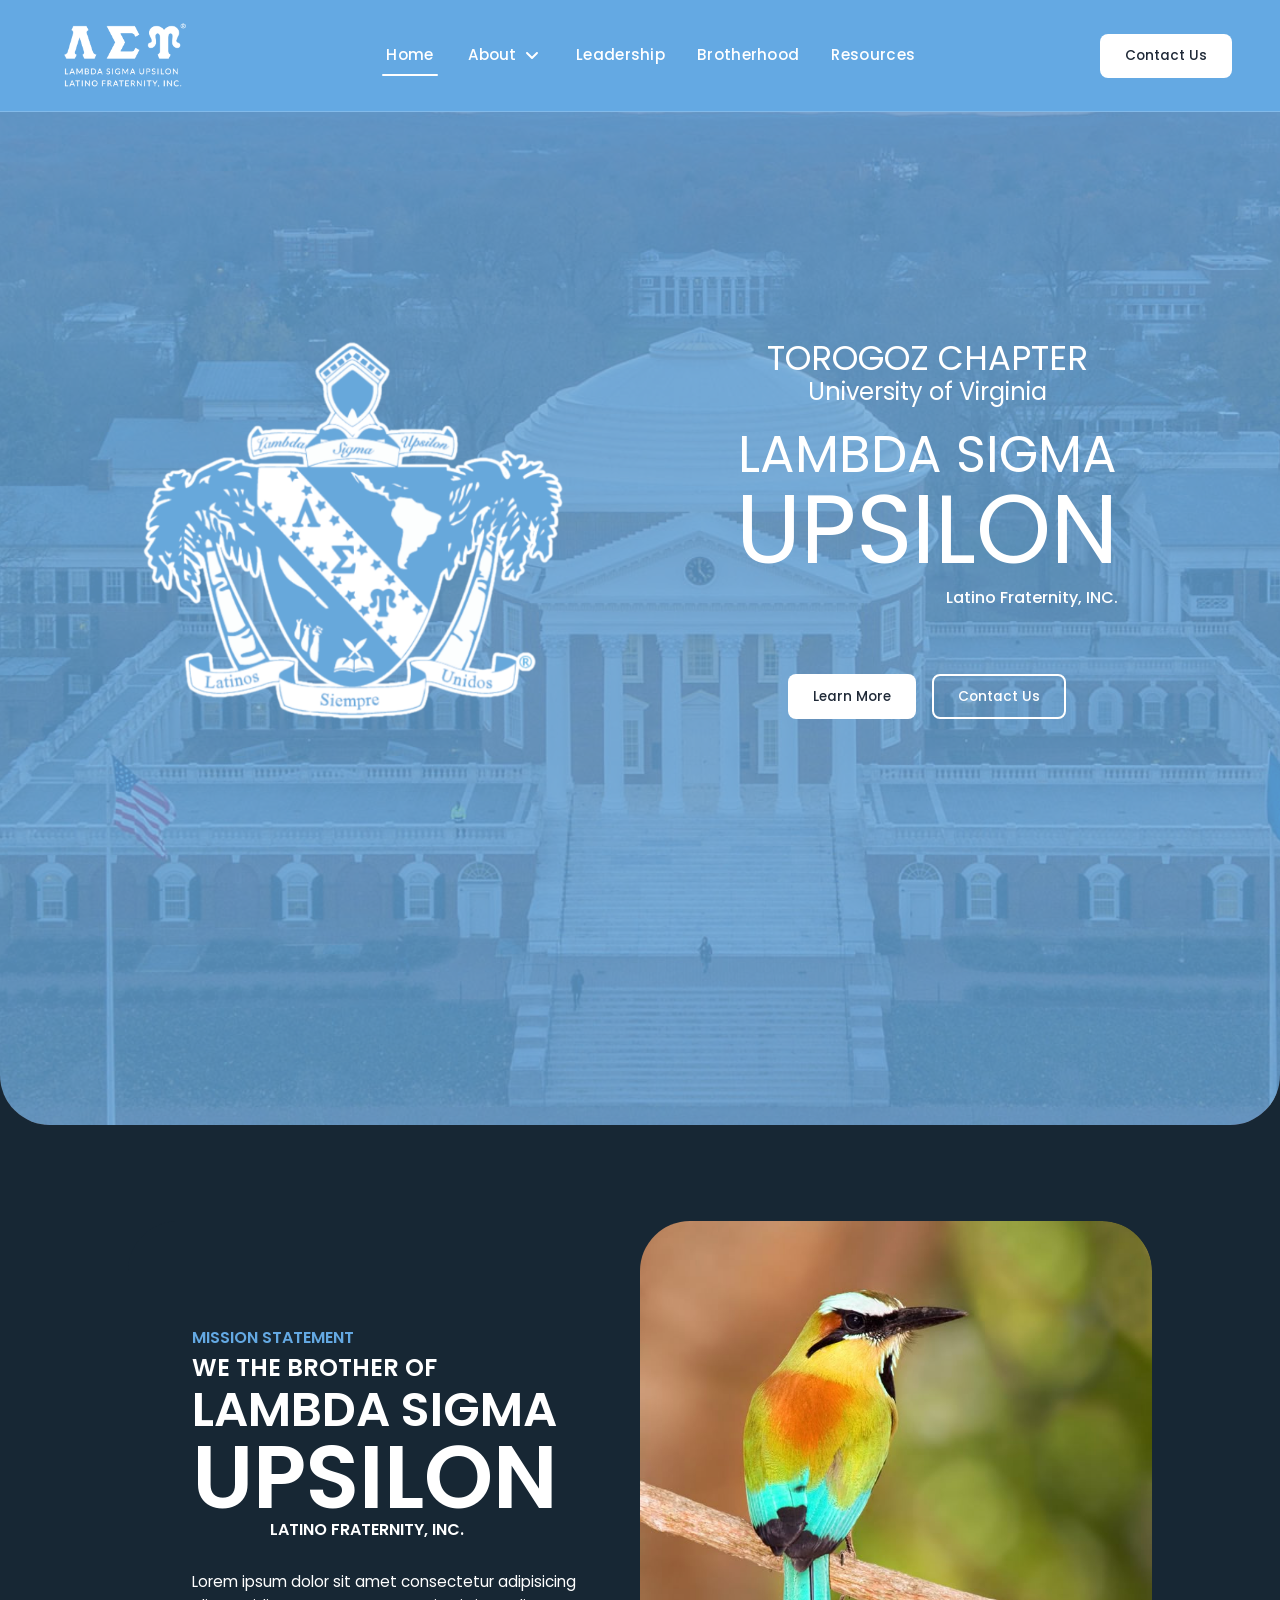
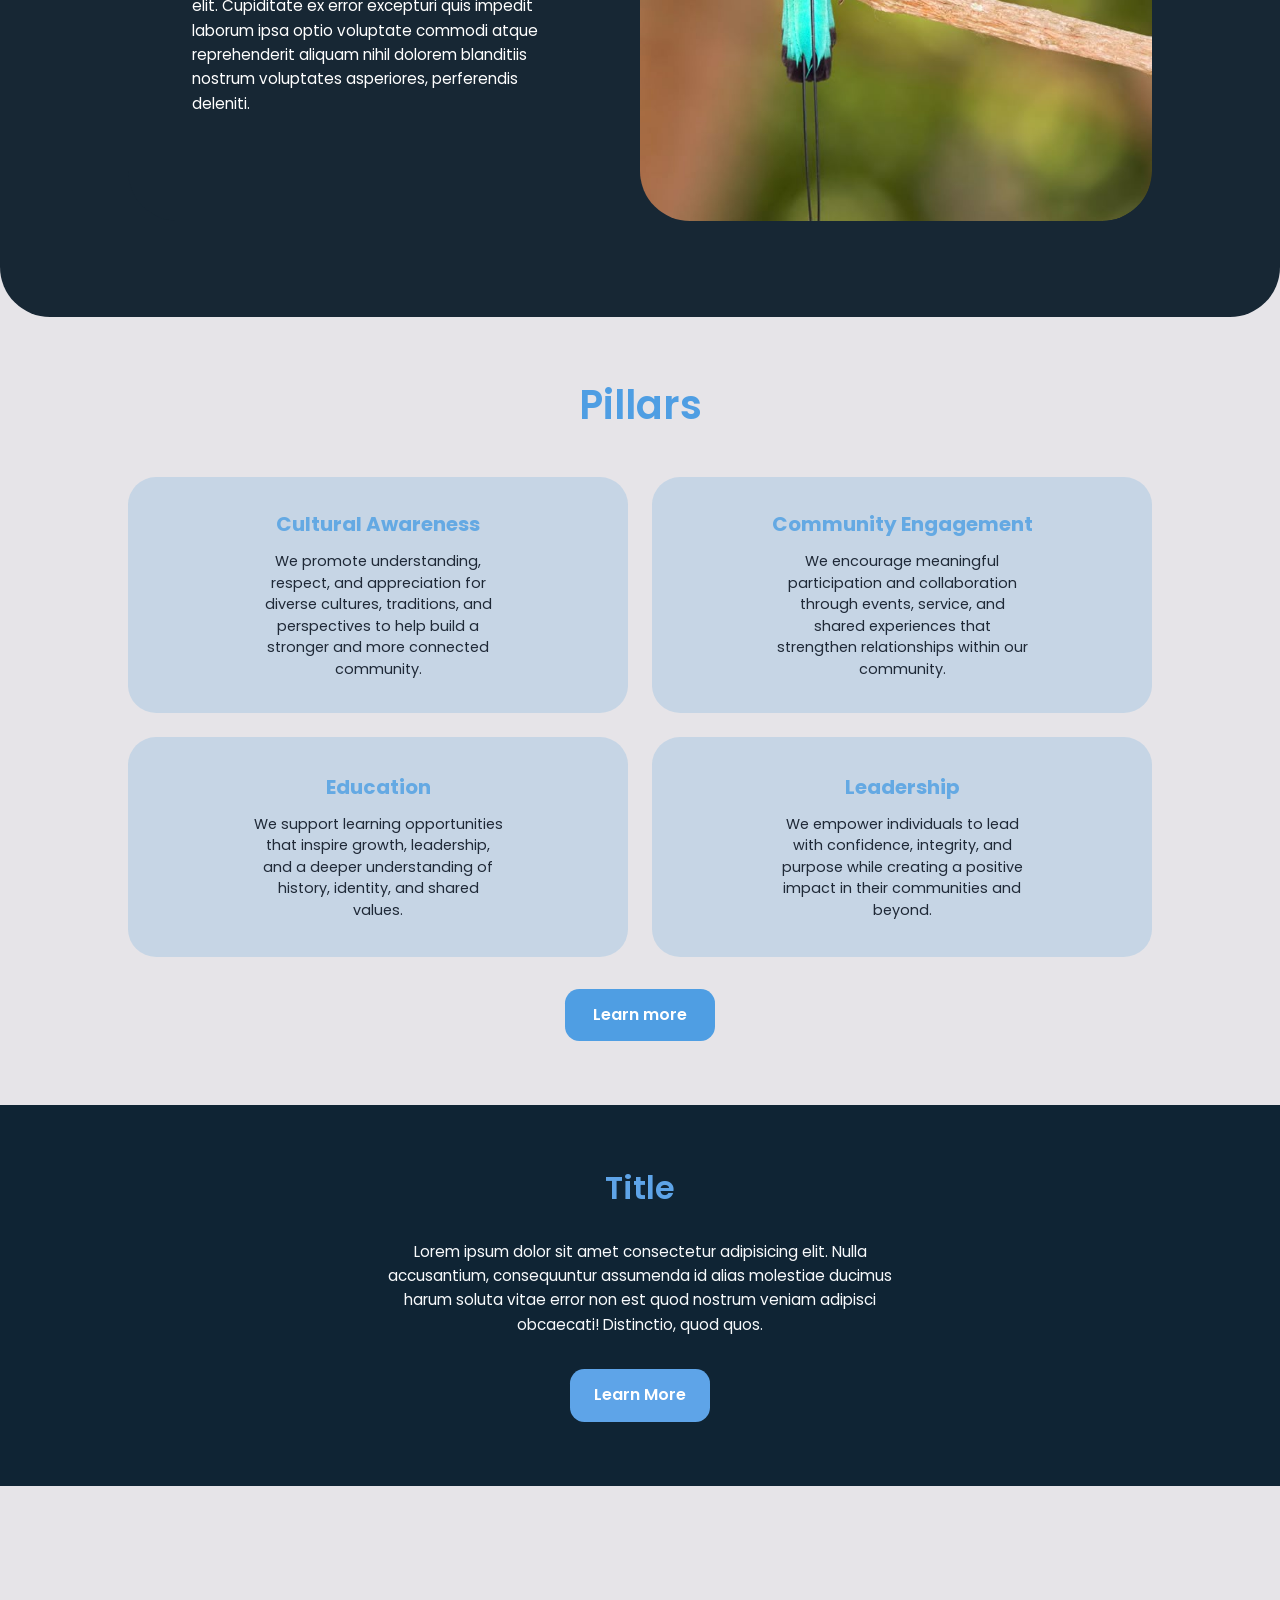
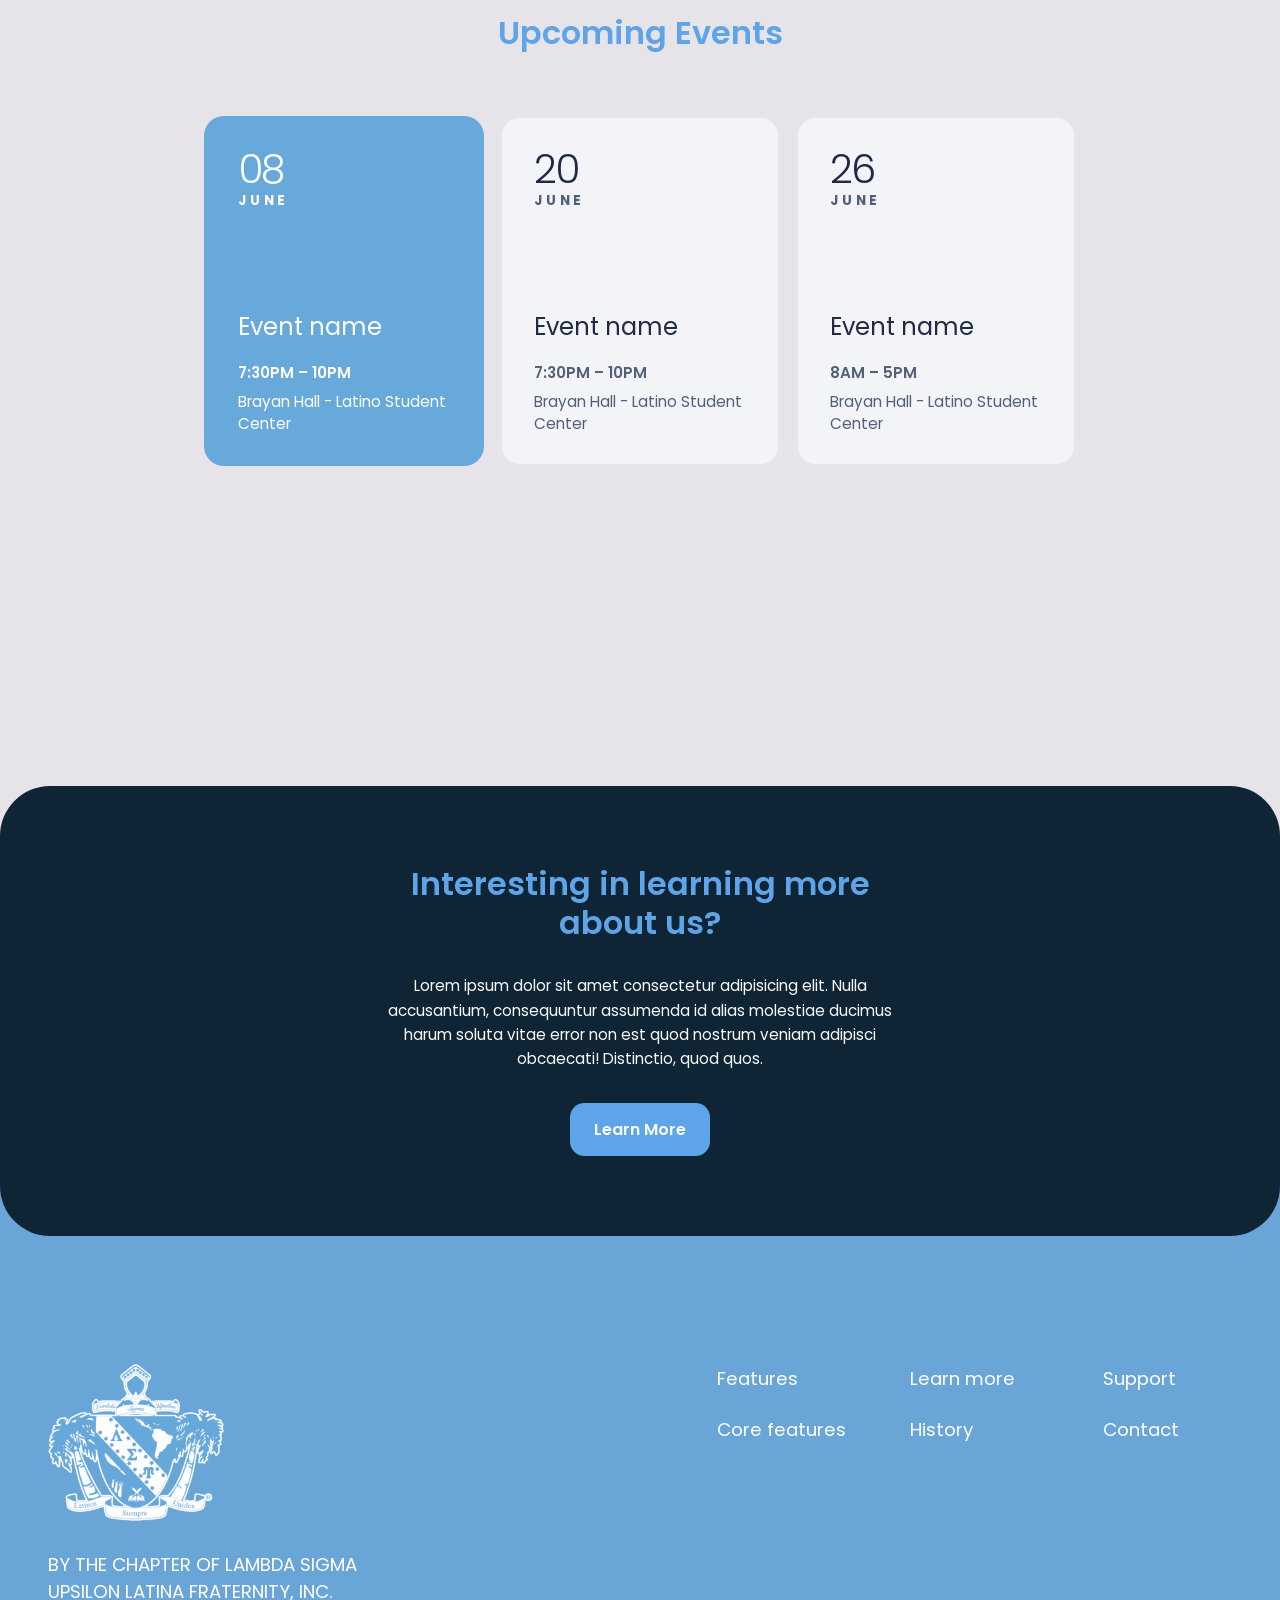
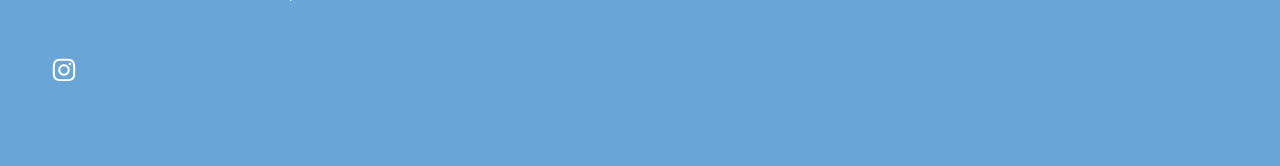
==== index.html @ d7e4fafe "firts commit" ====
<!DOCTYPE html>
<html lang="en">
<head>
  <meta charset="UTF-8">
  <meta name="viewport" content="width=device-width, initial-scale=1.0">
  <title>Nameless</title>

  <link rel="stylesheet" href="styles/header.css">
  <link rel="stylesheet" href="styles/base.css">
  <link rel="stylesheet" href="styles/main.css">

  <link rel="preconnect" href="https://fonts.googleapis.com">
  <link rel="preconnect" href="https://fonts.gstatic.com" crossorigin>
  <link href="https://fonts.googleapis.com/css2?family=Poppins:ital,wght@0,100;0,200;0,300;0,400;0,500;0,600;0,700;0,800;0,900;1,100;1,200;1,300;1,400;1,500;1,600;1,700;1,800;1,900&family=Quicksand:wght@300..700&display=swap" rel="stylesheet">
</head>

<body>
  <!-- Site Header -->
  <header class="site-header" role="banner">
    <!-- Brand / Logo -->
    <div class="site-header__brand">
      <a href="#home" class="site-logo" aria-label="Lambda Sigma Upsilon home">
        <img
          src="assets/images/image.png"
          alt="Lambda Sigma Upsilon fraternity logo"
          class="site-logo__image"
          width="120"
          height="120"
        >
      </a>
    </div>
    <!-- Navigation -->
    <nav class="site-nav" aria-label="Primary navigation">
      <ul class="site-nav__list">
        <li class="site-nav__item">
          <a href="#home" class="site-nav__link" aria-current="page">Home</a>
        </li>
        <li class="site-nav__item site-nav__item--dropdown">
          <button
            class="site-nav__toggle"
            type="button"
            aria-expanded="false"
            aria-controls="about-dropdown"
          >
            <span>About</span>
            <svg class="icon icon--arrow" viewBox="0 0 640 640" aria-hidden="true">
              <path
                fill="currentColor"
                d="M297.4 438.6C309.9 451.1 330.2 451.1 342.7 438.6L502.7 278.6C515.2 266.1 515.2 245.8 502.7 233.3C490.2 220.8 469.9 220.8 457.4 233.3L320 370.7L182.6 233.4C170.1 220.9 149.8 220.9 137.3 233.4C124.8 245.9 124.8 266.2 137.3 278.7L297.3 438.7z"
              />
            </svg>
          </button>
        
          <ul class="dropdown-menu" id="about-dropdown">
            <li><a href="#our-history" class="dropdown-menu__link">Our History</a></li>
            <li><a href="#chapter-history" class="dropdown-menu__link">Chapter History</a></li>
            <li><a href="#chapter-history" class="dropdown-menu__link">Chapter Philatonpry</a></li>
          </ul>
        </li>
        <li class="site-nav__item">
          <a href="#leadership" class="site-nav__link">Leadership</a>
        </li>
        <li class="site-nav__item">
          <a href="#brotherhood" class="site-nav__link">Brotherhood</a>
        </li>
        <li class="site-nav__item">
          <a href="#resources" class="site-nav__link">Resources</a>
        </li>
      </ul>
    </nav>
    <!-- Call to Action -->
    <div class="site-header__cta">
      <a href="#contact" class="btn btn--primary">
        Contact Us
      </a>
    </div>

  </header>

  <main>
    <!--Site Hero-->
    <section class="hero" id="home">
      <div class="hero__overlay"></div>
    
      <div class="hero__content">
        <div class="hero__media">
          <img
            src="assets/images/lsu-logo-border.png"
            alt="Lambda Sigma Upsilon members"
            class="hero__image"
          >
        </div>
    
        <div class="hero__text">
          <div class="hero__text-group">
            <div class="hero__heading-group">
              <p class="hero__eyebrow">TOROGOZ CHAPTER</p>
              <p class="hero__sub-eyebrow">University of Virginia</p>
        
              <h1 class="hero__title">LAMBDA SIGMA</h1>
              <h2 class="hero__subtitle">UPSILON</h2>
            </div>
        
            <p class="hero__description">Latino Fraternity, INC.</p>
          </div>
        
          <div class="hero__actions">
            <a href="#about" class="btn btn--primary">Learn More</a>
            <a href="#contact" class="btn btn--secondary">Contact Us</a>
          </div>
        </div>
      </div>
    </section>

    <div class="section-wrapper">
      <section class="mission-section" aria-labelledby="mission-title">
        <div class="mission-section__content">
          <h3 class="mission-section__title" id="mission-title">Mission Statement</h3>
          <h2 class="mission-section__title--sub" id="mission-title">We the brother of</h2>
          <p class="mission-section__text--1">Lambda Sigma</p>
          <p class="mission-section__text--2">Upsilon</p>
          <p class="mission-section__text--3">Latino Fraternity, INC.</p>
          <p class="mission-section__text">
            Lorem ipsum dolor sit amet consectetur adipisicing elit. Cupiditate ex error
            excepturi quis impedit laborum ipsa optio voluptate commodi atque reprehenderit
            aliquam nihil dolorem blanditiis nostrum voluptates asperiores, perferendis deleniti.
          </p>
        </div>
      
        <div class="mission-section__media">
          <img
            src="assets/images/torogoz.png"
            alt="Torogoz bird"
            class="mission-section__image"
          >
        </div>
      </section>
    </div>

    <section class="pillars-section" aria-labelledby="pillars-title">
      <div class="pillars-section__container">
        <header class="pillars-section__header">
          <h2 id="pillars-title" class="pillars-section__title">Pillars</h2>
        </header>
    
        <div class="pillars-grid">
          <article class="pillar-card">
            <h3 class="pillar-card__title">Cultural Awareness</h3>
            <p class="pillar-card__text">
              We promote understanding, respect, and appreciation for diverse cultures,
              traditions, and perspectives to help build a stronger and more connected community.
            </p>
          </article>
    
          <article class="pillar-card">
            <h3 class="pillar-card__title">Community Engagement</h3>
            <p class="pillar-card__text">
              We encourage meaningful participation and collaboration through events,
              service, and shared experiences that strengthen relationships within our community.
            </p>
          </article>
    
          <article class="pillar-card">
            <h3 class="pillar-card__title">Education</h3>
            <p class="pillar-card__text">
              We support learning opportunities that inspire growth, leadership,
              and a deeper understanding of history, identity, and shared values.
            </p>
          </article>
    
          <article class="pillar-card">
            <h3 class="pillar-card__title">Leadership</h3>
            <p class="pillar-card__text">
              We empower individuals to lead with confidence, integrity, and purpose
              while creating a positive impact in their communities and beyond.
            </p>
          </article>
        </div>
    
        <div class="pillars-section__cta">
          <a href="/pillars" class="pillars-section__button" aria-label="Learn more about our pillars">
            Learn more
          </a>
        </div>
      </div>
    </section>

    <section class="feature-highlight" aria-labelledby="feature-highlight-title">
      <div class="feature-highlight__inner">
        <h2 id="feature-highlight-title" class="feature-highlight__title">Title</h2>
    
        <p class="feature-highlight__text">
          Lorem ipsum dolor sit amet consectetur adipisicing elit. Nulla accusantium,
          consequuntur assumenda id alias molestiae ducimus harum soluta vitae error
          non est quod nostrum veniam adipisci obcaecati! Distinctio, quod quos.
        </p>
    
        <a
          href="/learn-more"
          class="feature-highlight__button"
          aria-label="Learn more about this section"
        >
          Learn More
        </a>
      </div>
    </section>

    <section class="events-section" aria-labelledby="events-title">
      <header class="events-section__header">
        <h2 id="events-title" class="events-section__title">Upcoming Events</h2>
      </header>

      <div class="events-section__container">
        <div class="events-grid">
          <article class="event-card event-card--featured">
            <time class="event-card__date" datetime="2026-06-08">
              <span class="event-card__day">08</span>
              <span class="event-card__month">June</span>
            </time>
    
            <div class="event-card__content">
              <h3 class="event-card__title">Event name</h3>
              <p class="event-card__meta">7:30PM – 10PM</p>
              <p class="event-card__location">Brayan Hall - Latino Student Center </p>
            </div>
          </article>
    
          <article class="event-card">
            <time class="event-card__date" datetime="2026-06-20">
              <span class="event-card__day">20</span>
              <span class="event-card__month">June</span>
            </time>
    
            <div class="event-card__content">
              <h3 class="event-card__title">Event name</h3>
              <p class="event-card__meta">7:30PM – 10PM</p>
              <p class="event-card__location">Brayan Hall - Latino Student Center</p>
            </div>
          </article>
    
          <article class="event-card">
            <time class="event-card__date" datetime="2026-06-26">
              <span class="event-card__day">26</span>
              <span class="event-card__month">June</span>
            </time>
    
            <div class="event-card__content">
              <h3 class="event-card__title">Event name</h3>
              <p class="event-card__meta">8AM – 5PM</p>
              <p class="event-card__location">Brayan Hall - Latino Student Center</p>
            </div>
          </article>
        </div>
      </div>
    </section>

    <section class="feature-highlight__second" aria-labelledby="feature-highlight-title">
      <div class="feature-highlight__inner">
        <h2 id="feature-highlight-title" class="feature-highlight__title">Interesting in learning more about us? </h2>
    
        <p class="feature-highlight__text">
          Lorem ipsum dolor sit amet consectetur adipisicing elit. Nulla accusantium,
          consequuntur assumenda id alias molestiae ducimus harum soluta vitae error
          non est quod nostrum veniam adipisci obcaecati! Distinctio, quod quos.
        </p>
    
        <a
          href="/learn-more"
          class="feature-highlight__button"
          aria-label="Learn more about this section"
        >
          Learn More
        </a>
      </div>
    </section>
    

  </main>
  <footer class="site-footer">
    <div class="site-footer__container">
      <div class="site-footer__brand">
        <a href="/" class="site-footer__logo-link" aria-label="Go to homepage">
          <img
            src="assets/images/lsu-logo-border.png"
            alt="Lambda Sigma Upsilon crest"
            class="site-footer__logo"
          >
        </a>
  
        <p class="site-footer__description">
          BY THE CHAPTER OF LAMBDA SIGMA UPSILON LATINA FRATERNITY, INC.
        </p>
  
        <div class="site-footer__socials" aria-label="Social media links">
          <a href="#" class="site-footer__social-link" aria-label="Instagram">
            <svg xmlns="http://www.w3.org/2000/svg" viewBox="0 0 640 640">
              <path d="M320.3 205C256.8 204.8 205.2 256.2 205 319.7C204.8 383.2 256.2 434.8 319.7 435C383.2 435.2 434.8 383.8 435 320.3C435.2 256.8 383.8 205.2 320.3 205zM319.7 245.4C360.9 245.2 394.4 278.5 394.6 319.7C394.8 360.9 361.5 394.4 320.3 394.6C279.1 394.8 245.6 361.5 245.4 320.3C245.2 279.1 278.5 245.6 319.7 245.4zM413.1 200.3C413.1 185.5 425.1 173.5 439.9 173.5C454.7 173.5 466.7 185.5 466.7 200.3C466.7 215.1 454.7 227.1 439.9 227.1C425.1 227.1 413.1 215.1 413.1 200.3zM542.8 227.5C541.1 191.6 532.9 159.8 506.6 133.6C480.4 107.4 448.6 99.2 412.7 97.4C375.7 95.3 264.8 95.3 227.8 97.4C192 99.1 160.2 107.3 133.9 133.5C107.6 159.7 99.5 191.5 97.7 227.4C95.6 264.4 95.6 375.3 97.7 412.3C99.4 448.2 107.6 480 133.9 506.2C160.2 532.4 191.9 540.6 227.8 542.4C264.8 544.5 375.7 544.5 412.7 542.4C448.6 540.7 480.4 532.5 506.6 506.2C532.8 480 541 448.2 542.8 412.3C544.9 375.3 544.9 264.5 542.8 227.5zM495 452C487.2 471.6 472.1 486.7 452.4 494.6C422.9 506.3 352.9 503.6 320.3 503.6C287.7 503.6 217.6 506.2 188.2 494.6C168.6 486.8 153.5 471.7 145.6 452C133.9 422.5 136.6 352.5 136.6 319.9C136.6 287.3 134 217.2 145.6 187.8C153.4 168.2 168.5 153.1 188.2 145.2C217.7 133.5 287.7 136.2 320.3 136.2C352.9 136.2 423 133.6 452.4 145.2C472 153 487.1 168.1 495 187.8C506.7 217.3 504 287.3 504 319.9C504 352.5 506.7 422.6 495 452z"/>
            </svg>
          </a>
        </div>
      </div>
  
      <nav class="site-footer__nav" aria-label="Footer navigation">
        <div class="site-footer__column">
          <a href="#">Features</a>
          <a href="#">Core features</a>
        </div>
  
        <div class="site-footer__column">
          <a href="#">Learn more</a>
          <a href="#">History</a>
        </div>
  
        <div class="site-footer__column">
          <a href="#">Support</a>
          <a href="#">Contact</a>
        </div>
      </nav>
    </div>
  </footer>

  <script src="scripts/header.js"></script>
  <script src="scripts/hero.js"></script>
  
</body>
</html>
---- styles/header.css ----
.site-header {
  position: fixed;
  inset: 0 0 auto 0;
  z-index: 1000;

  min-height: var(--header-height);
  padding-inline: var(--header-padding-inline);

  display: flex;
  align-items: center;
  justify-content: space-between;
  gap: var(--space-6);

  background-color: var(--color-primary);
  border-bottom: 1px solid var(--color-border);
  transition: transform 0.4s cubic-bezier(0.4, 0, 0.2, 1);
}

.site-header--hidden {
  transform: translateY(-100%);
}

.site-header__brand,
.site-header__cta {
  display: flex;
  align-items: center;
}

.site-logo {
  display: inline-flex;
  align-items: center;
  flex-shrink: 0;
}

.site-logo__image {
  width: clamp(8rem, 12vw, 11rem);
  height: auto;
}

/* Navigation */
.site-nav {
  flex: 1;
  display: flex;
  justify-content: center;
}

.site-nav__list {
  display: flex;
  align-items: center;
  gap: clamp(0.75rem, 2vw, 1.5rem);
  flex-wrap: wrap;
}

.site-nav__link {
  position: relative;
  display: inline-block;
  padding: var(--space-2) var(--space-1);
  color: var(--color-text-inverse);
  font-size: 0.95rem;
  font-weight: 500;
  letter-spacing: 0.02em;
  transition:
    color var(--transition-fast),
    opacity var(--transition-fast);
}

.site-nav__link:hover,
.site-nav__link:focus-visible {
  opacity: 0.85;
}

.site-nav__link[aria-current="page"]::after {
  content: "";
  position: absolute;
  left: 0;
  bottom: -0.10rem;
  width: 100%;
  height: 2.25px;
  background-color: currentColor;
  border-radius: 999px;
}

/* Button */
.btn {
  display: inline-flex;
  align-items: center;
  justify-content: center;
  min-height: 2.75rem;
  padding: 0.875rem 1.5rem;
  border: 1px solid transparent;
  border-radius: var(--radius-md);
  font-weight: 500;
  font-size: 0.85rem;
  line-height: 1;
  transition:
    background-color var(--transition-fast),
    color var(--transition-fast),
    border-color var(--transition-fast),
    opacity var(--transition-fast);
}

.btn--primary {
  background-color: white;
  color: var(--color-text);
}

.btn--primary:hover,
.btn--primary:focus-visible {
  opacity: 0.92;
}

/*  */
.site-nav__item--dropdown {
  position: relative;
}

.site-nav__toggle {
  display: inline-flex;
  align-items: center;
  gap: 0.4rem;
  border: none;
  background: transparent;
  color: white;
  font: inherit;
  font-size: 0.95rem;
  font-weight: 500;
  cursor: pointer;
}

.icon--arrow {
  width: 20px;
  height: 20px;
  fill: currentColor;
  transition: transform 220ms ease;
}

.site-nav__item--dropdown.is-open .icon--arrow {
  transform: rotate(180deg);
}

.dropdown-menu {
  position: absolute;
  top: 100%;
  right: 0;
  min-width: 150px;
  margin-top: 1.5rem;
  padding: 0.5rem 0;
  list-style: none;
  background: white;
  font-size: 0.90rem;
  border-radius: 8px;
  box-shadow: 0 10px 25px rgba(0, 0, 0, 0.12);

  opacity: 0;
  visibility: hidden;
  transform: translateY(-8px);
  transition: opacity 220ms ease, transform 220ms ease, visibility 220ms ease;
}

.dropdown-menu::before {
  content: "";
  position: absolute;
  top: -8px;
  right: 16px;
  width: 0;
  height: 0;
  border-left: 8px solid transparent;
  border-right: 8px solid transparent;
  border-bottom: 8px solid white;
}

.site-nav__item--dropdown.is-open .dropdown-menu {
  opacity: 1;
  visibility: visible;
  transform: translateY(0);
}

.dropdown-menu__link {
  display: block;
  padding: 0.75rem 1rem;
  color: #1f2937;
  text-decoration: none;
}

.dropdown-menu__link:hover {
  background: #f3f4f6;
}
---- styles/base.css ----
:root {
  --color-primary: #64A9E3;
  --color-primary-light: #9bccf7;
  --color-surface: #E6E4E8;
  --color-text: #1f2937;
  --color-text-inverse: #ffffff;
  --color-border: rgba(255, 255, 255, 0.2);

  --font-family-base: 'Poppins', sans-serif;

  --header-padding-inline: clamp(1rem, 4vw, 3rem);
  --header-height: 7rem;

  --space-1: 0.25rem;
  --space-2: 0.5rem;
  --space-3: 0.75rem;
  --space-4: 1rem;
  --space-5: 1.25rem;
  --space-6: 1.5rem;
  --space-8: 2rem;

  --radius-sm: 0.375rem;
  --radius-md: 0.5rem;

  --shadow-focus: 0 0 0 3px rgba(255, 255, 255, 0.35);
  --transition-fast: 180ms ease-in-out;
}

*,
*::before,
*::after {
  box-sizing: border-box;
}

html {
  scroll-behavior: smooth;
}

body,
h1,
h2,
h3,
h4,
p,
ul,
ol,
figure {
  margin: 0;
}

ul,
ol {
  padding: 0;
  list-style: none;
}

body {
  min-height: 100vh;
  font-family: var(--font-family-base);
  line-height: 1.5;
  color: var(--color-text);
  background-color: var(--color-surface);
  text-rendering: optimizeLegibility;
}

img,
picture {
  display: block;
  max-width: 100%;
  height: auto;
}

a {
  color: inherit;
  text-decoration: none;
}

button,
input,
textarea,
select {
  font: inherit;
}

:focus-visible {
  outline: none;
  box-shadow: var(--shadow-focus);
  border-radius: var(--radius-sm);
}

main {
  padding-top: 0;
}
---- styles/main.css ----
.hero {
  position: relative;
  min-height: 125vh;
  display: flex;
  align-items: center;
  justify-content: center;
  padding: 0rem 2rem 4rem;
  background-image: url("../assets/images/hero-bg.jpg");
  background-size: cover;
  background-position: center;
  background-repeat: no-repeat;
  overflow: hidden;
  border-bottom-left-radius: 3.125rem;
  border-bottom-right-radius: 3.125rem;
}

.hero__overlay {
  position: absolute;
  inset: 0;
  background: rgba(104, 169, 220, 0.8);
  opacity: 0;
  transition: opacity 1s ease;
}

/* Text animation base */
.hero__text > * {
  opacity: 0;
  transform: translateY(40px);
  transition: all 0.8s ease;
}

.hero--visible .hero__overlay {
  opacity: 1;
}

.hero--visible .hero__text > * {
  opacity: 1;
  transform: translateY(0);
}

.hero--visible .hero__text-group {
  transition-delay: 0.2s;
}

.hero--visible .hero__description {
  transition-delay: 0.4s;
}

.hero--visible .hero__actions {
  transition-delay: 0.6s;
}

.hero__image {
  opacity: 0;
  transform: scale(0.95);
  transition: all 1s ease;
}

.hero--visible .hero__image {
  opacity: 1;
  transform: scale(1);
}

.hero__content {
  position: relative;
  z-index: 1;
  width: min(68.75rem, 100%);
  display: grid;
  grid-template-columns: 1fr 1fr;
  align-items: center;
  gap: 3rem;
}

.hero__media {
  display: flex;
  justify-content: center;
}

.hero__image {
  width: min(26.25rem, 100%);
  height: auto;
  display: block;
}

.hero__text {
  display: flex;
  flex-direction: column;
  justify-content: center;
  align-items: center;
  color: white;
}

.hero__text-group {
  display: flex;
  flex-direction: column;
}

.hero__heading-group {
  display: flex;
  flex-direction: column;
  align-items: center;
}

.hero__eyebrow {
  font-size: 2.125rem;
  font-weight: 400;
  text-transform: uppercase;
  margin-bottom: 0;
  line-height: 2rem;
}

.hero__sub-eyebrow {
  font-size: 1.5rem;
  font-weight: 400;
  margin-bottom: 1rem;
}

.hero__title {
  font-size: clamp(2.5rem, 4vw, 3.375rem);
  font-weight: 400;
  line-height: 1.1;
}

.hero__subtitle {
  font-size: clamp(4rem, 8vw, 6rem);
  font-weight: 400;
  line-height: 1;
}

.hero__description {
  font-size: 1rem;
  font-weight: 500;
  text-align: right;
  margin-top: 0.5rem;
}

.hero__actions {
  display: flex;
  flex-wrap: wrap;
  margin-top: 4rem;
  gap: 1rem;
}

.btn--secondary {
  border: 0.125rem solid white;
}

/**/
.section-wrapper {
  padding: 0rem 8rem;
  padding-top: 12rem;
  padding-bottom: 6rem;
  background: #172734;
  border-bottom-right-radius: 50px;
  border-bottom-left-radius: 50px;
  margin-top: -6rem;
}

.mission-section {
  opacity: 0;
  transform: translateY(80px);
  transition: opacity 0.8s ease, transform 0.8s ease;
}

.section-wrapper--visible .mission-section {
  opacity: 1;
  transform: translateY(0);
}

.mission-section__content {
  opacity: 0;
  transform: translateX(-70px);
  transition: opacity 0.8s ease, transform 0.8s ease;
}

.section-wrapper--visible .mission-section__content {
  opacity: 1;
  transform: translateX(0);
  transition-delay: 0.35s;
}

.mission-section__image {
  opacity: 0;
  transform: scale(0.9);
  transition: opacity 0.8s ease, transform 0.8s ease;
}

.section-wrapper--visible .mission-section__image {
  opacity: 1;
  transform: scale(1);
  transition-delay: 0.55s;
}

.mission-section {
  height: 600px;
  display: grid;
  grid-template-columns: 1fr 1fr;
  border-radius: 50px;
  overflow: hidden;
  align-items: stretch;
}

.mission-section__content {
  background-color: #172734;
  padding: 1.5rem 4rem;
  display: flex;
  flex-direction: column;
  justify-content: center;
}

.mission-section__media {
  width: 100%;
  height: 600px;
}

.mission-section__image {
  border-radius: 50px;
  width: 100%;
  height: 100%;
  object-fit: cover;
  object-position: top;
  display: block;
}

.mission-section__title {
  color: var(--color-primary);
  font-size: 1rem;
  font-weight: 600;
  text-transform: uppercase;
}

.mission-section__title--sub {
  color: white;
  font-size: 1.5rem;
  font-weight: 600;
  text-transform: uppercase;
}

.mission-section__text--1 {
  color: white;
  font-size: 3rem;
  font-weight: 600;
  text-transform: uppercase;
  line-height: 1;
}

.mission-section__text--2 {
  color: white;
  font-size: 5.5rem;
  font-weight: 600;
  text-transform: uppercase;
  line-height: 1;
}

.mission-section__text--3 {
  color: white;
  font-size: 1rem;
  font-weight: 600;
  text-transform: uppercase;
  line-height: 1;
  margin-bottom: 2rem;
  margin-right: 7rem;
  text-align: right;
}



.mission-section__text {
  color: white;
  font-size: 0.95rem;
  line-height: 1.6;
}

/**/
.pillars-section {
  min-height: auto;
  background-color: #E6E4E8;
  padding: 4rem 8rem;
}

.pillars-section__title {
  font-size: 2.5rem;
  font-weight: 600;
  line-height: 1.2;
  color: #4f9ee3;
  margin-bottom: 3rem; /* smaller than 6rem */
  text-align: center;
}

.pillars-grid {
  display: grid;
  grid-template-columns: repeat(2, minmax(0, 1fr));
  gap: 1.5rem;
}

.pillar-card {
  background-color: #68aadc41;
  border-radius: 1.75rem;
  padding: 2rem 1.5rem; /* smaller */
  min-height: 220px;    /* keeps them even */
  display: flex;
  flex-direction: column;
  justify-content: center;
  text-align: center;
}

.pillar-card__title {
  margin: 0 0 0.75rem;
  font-size: 1.25rem;
  color: var(--color-primary);
}

.pillar-card__text {
  margin: 0;
  font-size: 0.9rem;
  line-height: 1.5;
  max-width: 28ch;
  margin-inline: auto;
}

.pillars-section__cta {
  display: flex;
  justify-content: center;
  margin-top: 2rem;
}

.pillars-section__button {
  display: inline-flex;
  align-items: center;
  justify-content: center;
  min-height: 48px;
  padding: 0.9rem 1.75rem;
  border-radius: 0.9rem;
  background-color: #4f9ee3;
  color: #ffffff;
  font-size: 1rem;
  font-weight: 600;
  text-decoration: none;
  transition: background-color 0.2s ease, transform 0.2s ease;
}

.pillars-section__button:hover,
.pillars-section__button:focus-visible {
  background-color: #397fc0;
}

.pillars-section__button:focus-visible {
  outline: 3px solid #0f172a;
  outline-offset: 3px;
}

/* Title */
.pillars-section__title {
  opacity: 0;
  transform: translateY(60px);
  transition: opacity 0.8s ease, transform 0.8s ease;
}

.pillars-section--visible .pillars-section__title {
  opacity: 1;
  transform: translateY(0);
}

/* Cards */
.pillar-card {
  opacity: 0;
  transition: opacity 0.8s ease, transform 0.8s ease;
}

.pillar-card:nth-child(1) {
  transform: translateX(-80px);
}

.pillar-card:nth-child(2) {
  transform: translateY(-80px);
}

.pillar-card:nth-child(3) {
  transform: translateY(80px);
}

.pillar-card:nth-child(4) {
  transform: translateX(80px);
}

.pillars-section--visible .pillar-card {
  opacity: 1;
  transform: none;
}

.pillars-section--visible .pillar-card:nth-child(1) {
  transition-delay: 0.9s;
}

.pillars-section--visible .pillar-card:nth-child(2) {
  transition-delay: 1.2s;
}

.pillars-section--visible .pillar-card:nth-child(3) {
  transition-delay: 1.5s;
}

.pillars-section--visible .pillar-card:nth-child(4) {
  transition-delay: 1.8s;
}

/**/
.feature-highlight {
  background-color: #0f2434;
  padding: 4rem;
}

.feature-highlight__inner {
  margin: 0 auto;
  text-align: center;
  display: flex;
  flex-direction: column;
  justify-content: center;
  align-items: center;
}

.feature-highlight__title {
  margin-bottom: 2rem;
  font-size: 2rem;
  font-weight: 600;
  line-height: 1.2;
  color: #5ea4e8;
}

.feature-highlight__text {
  font-size: 0.95rem;
  line-height: 1.6;
  margin-bottom: 2rem;
  color: #f8fafc;
}

.feature-highlight__button {
  display: inline-flex;
  align-items: center;
  justify-content: center;
  min-height: 48px;
  padding: 0.9rem 1.5rem;
  border-radius: 0.9rem;
  background-color: #5ea4e8;
  color: #ffffff;
  font-size: 1rem;
  font-weight: 600;
  text-decoration: none;
  transition: background-color 0.2s ease, transform 0.2s ease;
}

.feature-highlight__button:hover,
.feature-highlight__button:focus-visible {
  background-color: #3d89d3;
}

.feature-highlight__button:focus-visible {
  outline: 3px solid #ffffff;
  outline-offset: 4px;
}

/* Title */
.feature-highlight__title {
  opacity: 0;
  transform: translateY(40px);
  transition: opacity 0.8s ease, transform 0.8s ease;
}

/* Text */
.feature-highlight__text {
  opacity: 0;
  transform: translateY(40px);
  transition: opacity 0.8s ease, transform 0.8s ease;
}

/* Button */
.feature-highlight__button {
  opacity: 0;
  transform: translateY(40px); /* start BELOW */
  transition: opacity 0.8s ease, transform 0.8s ease;
}

/* Visible state */
.feature-highlight--visible .feature-highlight__title {
  opacity: 1;
  transform: translateY(0);
}

.feature-highlight--visible .feature-highlight__text {
  opacity: 1;
  transform: translateY(0);
  transition-delay: 0.3s;
}

.feature-highlight--visible .feature-highlight__button {
  opacity: 1;
  transform: translateY(0);
  transition-delay: 0.8s; /* comes after text */
}

/**/
/* screen-reader only */
.sr-only {
  position: absolute;
  width: 1px;
  height: 1px;
  padding: 0;
  margin: -1px;
  overflow: hidden;
  clip: rect(0, 0, 0, 0);
  white-space: nowrap;
  border: 0;
}

.events-section {
  height: 100vh;
  padding: 8rem;
  background-color: var(--color-surface);
}

.events-section__container {
  max-width: 1100px;
  margin: 0 auto;
}

.events-grid {
  display: grid;
  grid-template-columns: repeat(auto-fit, minmax(220px, 280px));
  justify-content: center;
  gap: 1rem;
}

.event-card {
  min-height: 350px;
  padding: 2rem 2rem 1.75rem;
  background-color: #f3f4f8;
  border: 2px solid #e5e7eb;
  border-radius: 20px;
  display: flex;
  flex-direction: column;
  justify-content: space-between;
}

.event-card--featured {
  border: 2px solid transparent;
  background-color: #68A9DC;
  color: #ffffff;
}

.event-card__date {
  display: inline-flex;
  flex-direction: column;
  align-items: flex-start;
  gap: 0.2rem;
}

.event-card__day {
  font-size: clamp(2rem, 5vw, 2.5rem);
  line-height: 0.95;
  font-weight: 300;
  letter-spacing: -0.04em;
}

.event-card__month {
  font-size: 0.85rem;
  font-weight: 700;
  letter-spacing: 0.28em;
  text-transform: uppercase;
}

.event-card__content {
  margin-top: auto;
}

.event-card__title {
  margin: 0 0 1.25rem;
  font-size: 1.5rem;
  line-height: 1.2;
  font-weight: 400;
  max-width: 12ch;
}

.event-card__meta,
.event-card__location {
  margin: 0;
  font-size: 0.95rem;
  line-height: 1.5;
}

.event-card__meta {
  margin-bottom: 0.35rem;
  font-weight: 600;
}

.event-card:not(.event-card--featured) {
  color: #1f2a44;
}

.event-card:not(.event-card--featured) .event-card__location,
.event-card:not(.event-card--featured) .event-card__meta,
.event-card:not(.event-card--featured) .event-card__month {
  color: #53607a;
}

/* Title */
.events-section__title {
  margin-bottom: 4rem;
  font-size: 2rem;
  font-weight: 600;
  line-height: 1.2;
  color: #5ea4e8;
  text-align: center;
  opacity: 0;
  transform: translateY(50px);
  transition: opacity 0.8s ease, transform 0.8s ease;
}

.events-section--visible .events-section__title {
  opacity: 1;
  transform: translateY(0);
}

/* Event cards */
.event-card {
  opacity: 0;
  transform: translateX(80px);
  transition: opacity 0.8s ease, transform 0.8s ease;
}

.events-section--visible .event-card {
  opacity: 1;
  transform: translateX(0);
}

/* Stagger */
.events-section--visible .event-card:nth-child(1) {
  transition-delay: 0.4s;
}

.events-section--visible .event-card:nth-child(2) {
  transition-delay: 0.7s;
}

.events-section--visible .event-card:nth-child(3) {
  transition-delay: 1s;
}

/**/
.feature-highlight__inner {
  margin: 0 20rem;
  text-align: center;
  display: flex;
  flex-direction: column;
  justify-content: center;
  align-items: center;
}

.feature-highlight__second {
  min-height: 450px;
  border-radius: 50px;
  background-color: #0f2434;
  padding: 4rem;
  display: flex;
  justify-content: center;
  align-items: center;
  margin-bottom: -4rem;
  position: relative;
  z-index: 2;
}

/* Initial state */
.feature-highlight__second .feature-highlight__title,
.feature-highlight__second .feature-highlight__text,
.feature-highlight__second .feature-highlight__button {
  opacity: 0;
  transform: translateY(-40px); /* start ABOVE */
  transition: opacity 0.8s ease, transform 0.8s ease;
}

/* Visible state */
.feature-highlight__second--visible .feature-highlight__title,
.feature-highlight__second--visible .feature-highlight__text,
.feature-highlight__second--visible .feature-highlight__button {
  opacity: 1;
  transform: translateY(0);
}

.feature-highlight__second--visible .feature-highlight__text {
  transition-delay: 0.2s;
}

.feature-highlight__second--visible .feature-highlight__button {
  transition-delay: 0.4s;
}

/**/
.site-footer {
  background-color: #6aa5d8;
  padding: 12rem 3rem 5rem;
  color: #ffffff;
}

.site-footer__container {
  max-width: 1200px;
  margin: 0 auto;
  display: flex;
  justify-content: space-between;
  align-items: flex-start;
  gap: 3rem;
}

.site-footer__brand {
  max-width: 28rem;
}

.site-footer__logo-link {
  display: inline-block;
  margin-bottom: 1.5rem;
}

.site-footer__logo {
  width: 11rem;
  height: auto;
  display: block;
}

.site-footer__description {
  margin: 0;
  max-width: 22rem;
  font-size: 1.15rem;
  line-height: 1.45;
  font-weight: 400;
  text-transform: uppercase;
}

.site-footer__socials {
  display: flex;
  align-items: center;
  gap: 1rem;
  margin-top: 3rem;
}

.site-footer__social-link {
  display: inline-flex;
  align-items: center;
  justify-content: center;
  width: 2rem;
  height: 2rem;
  color: #ffffff;
  text-decoration: none;
}

.site-footer__social-link svg {
  width: 100%;
  height: 100%;
  fill: currentColor;
}

.site-footer__social-link:focus-visible,
.site-footer__nav a:focus-visible {
  outline: 2px solid #ffffff;
  outline-offset: 4px;
}

.site-footer__nav {
  display: grid;
  grid-template-columns: repeat(3, minmax(120px, 1fr));
  gap: 4rem;
  margin-top: 0.25rem;
}

.site-footer__column {
  display: flex;
  flex-direction: column;
  gap: 1.8rem;
}

.site-footer__nav a {
  color: #ffffff;
  text-decoration: none;
  font-size: 1.15rem;
  line-height: 1.2;
}

.site-footer__nav a:hover {
  text-decoration: underline;
}
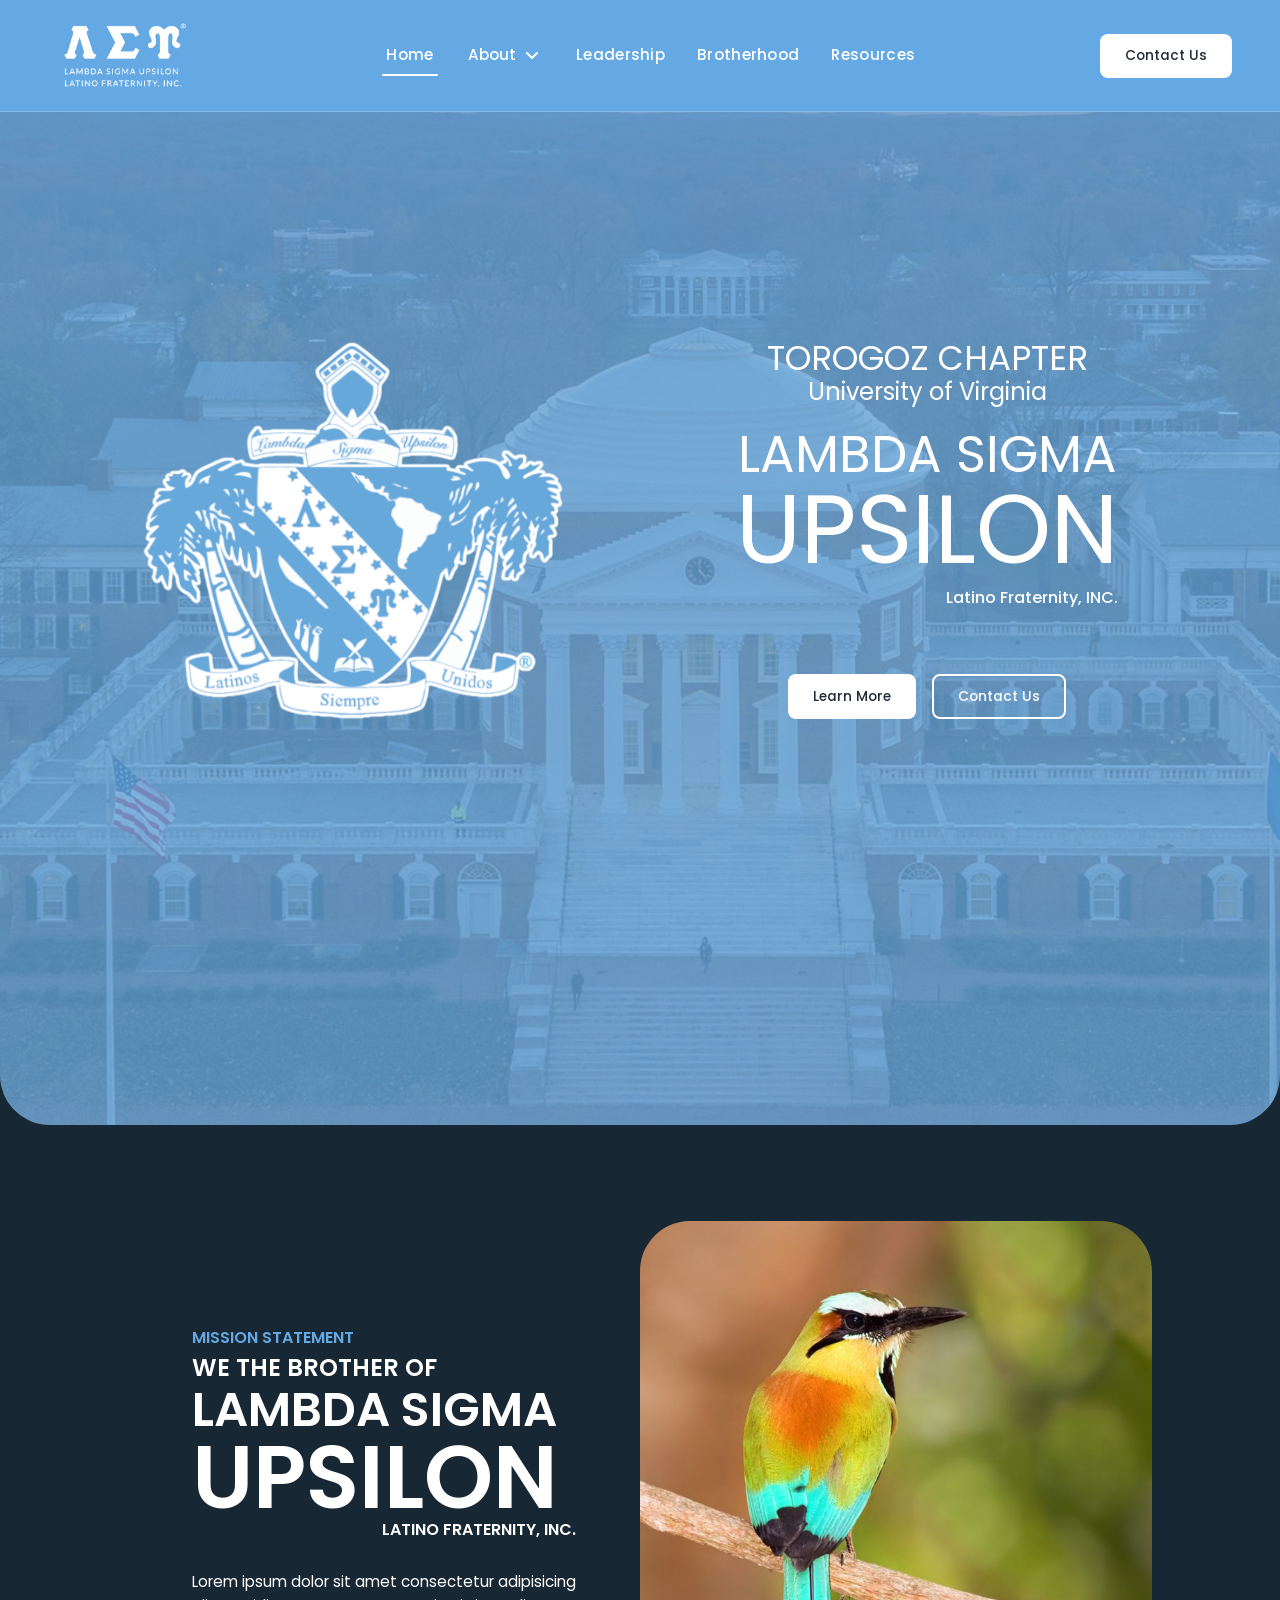
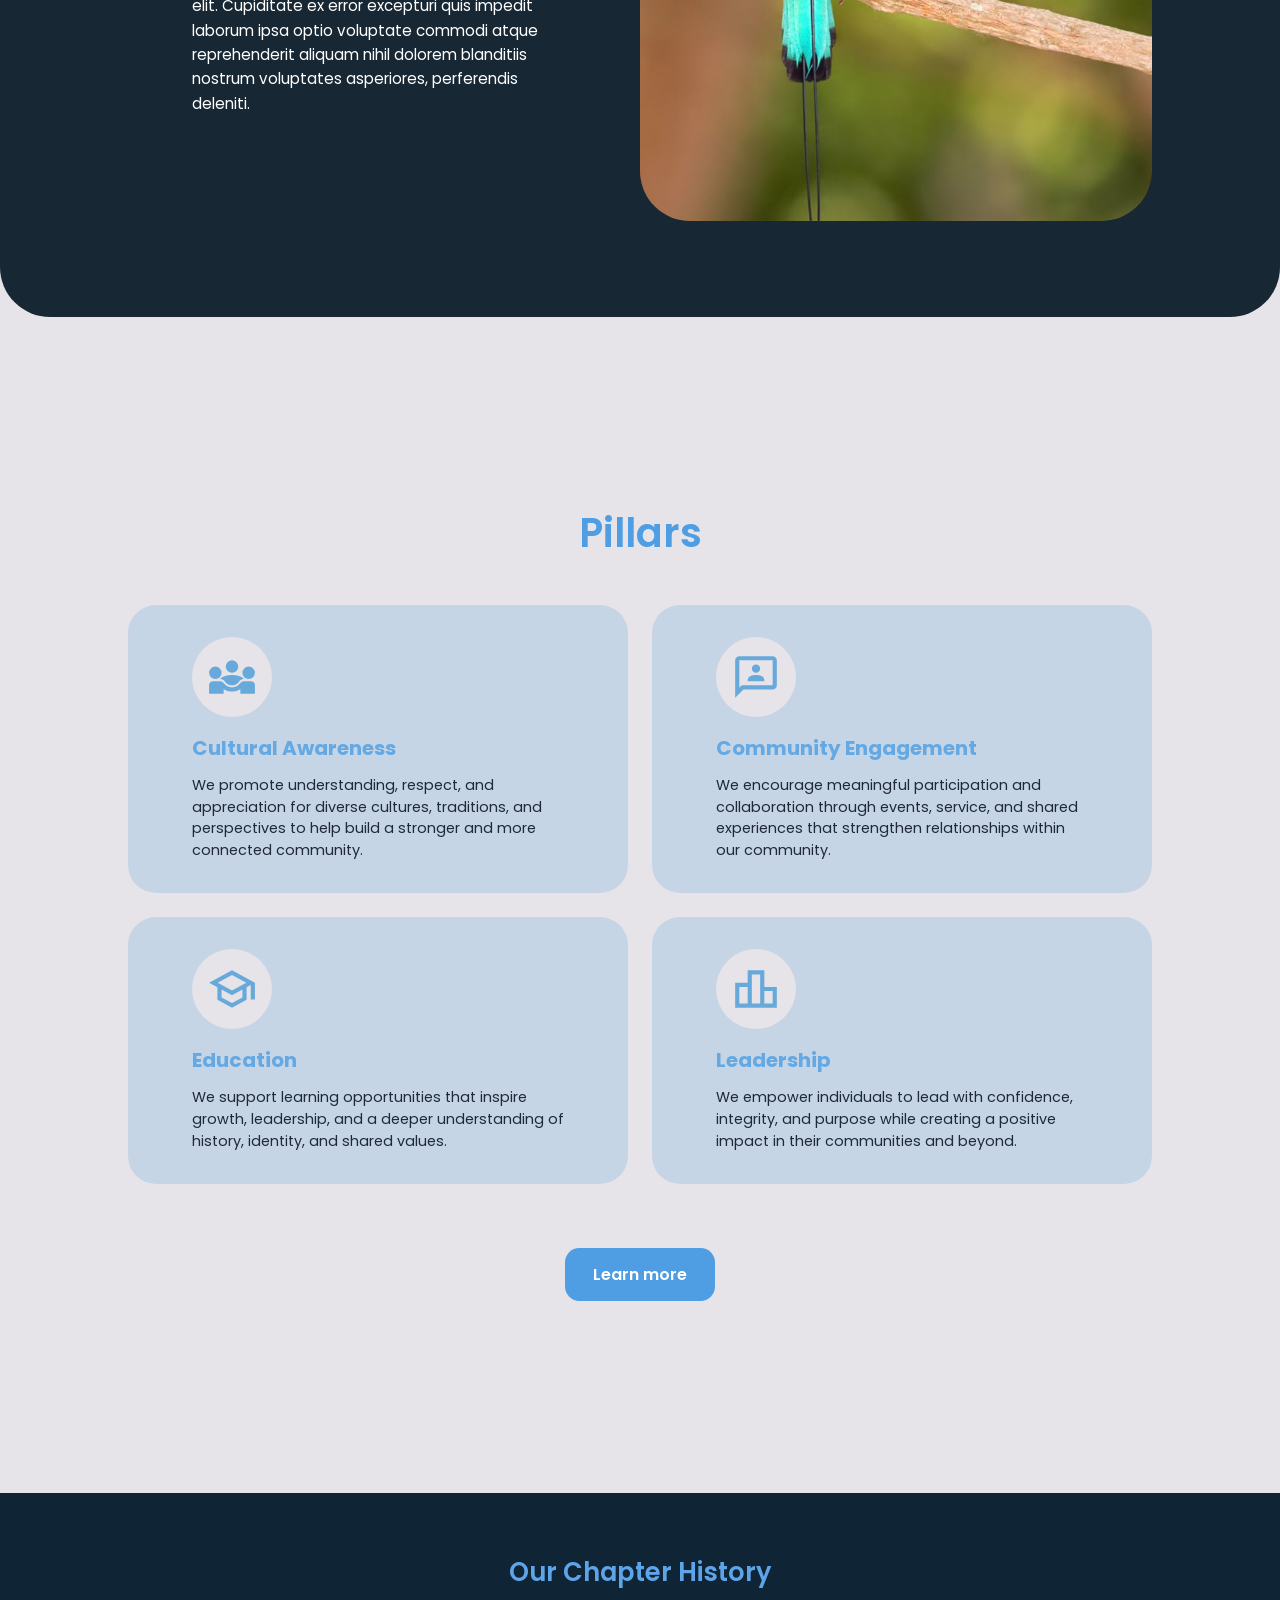
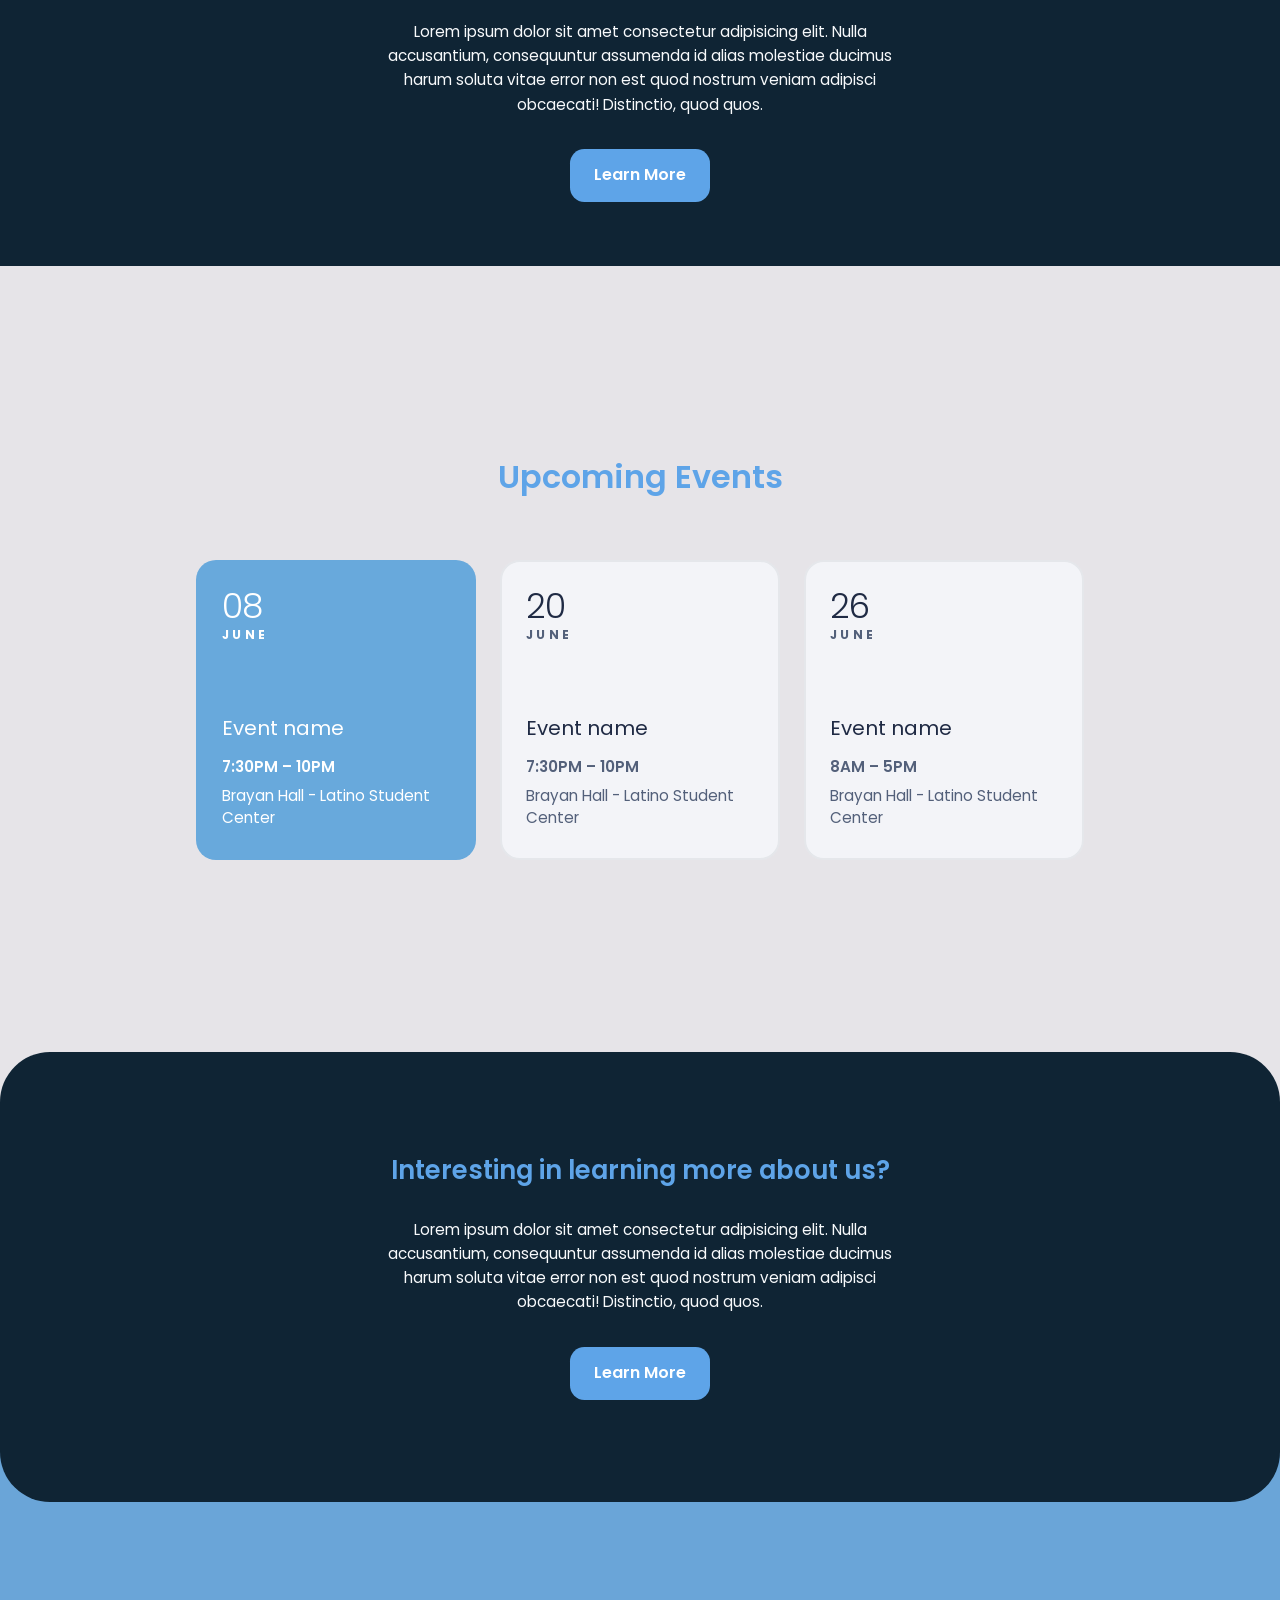
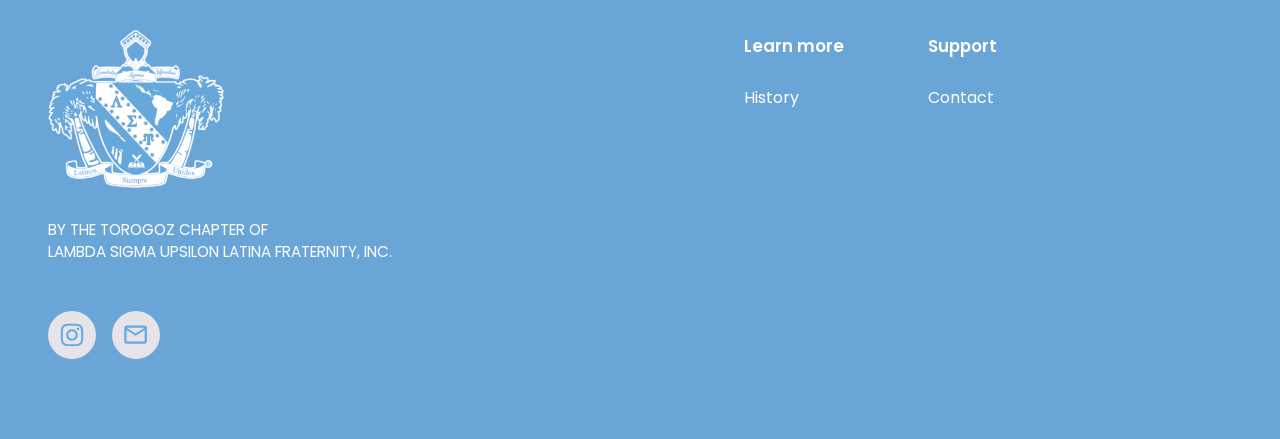
==== commit acde9bd0: "home page" ====
--- a/index.html
+++ b/index.html
@@ -1,5 +1,6 @@
 <!DOCTYPE html>
 <html lang="en">
+
 <head>
   <meta charset="UTF-8">
   <meta name="viewport" content="width=device-width, initial-scale=1.0">
@@ -11,7 +12,9 @@
 
   <link rel="preconnect" href="https://fonts.googleapis.com">
   <link rel="preconnect" href="https://fonts.gstatic.com" crossorigin>
-  <link href="https://fonts.googleapis.com/css2?family=Poppins:ital,wght@0,100;0,200;0,300;0,400;0,500;0,600;0,700;0,800;0,900;1,100;1,200;1,300;1,400;1,500;1,600;1,700;1,800;1,900&family=Quicksand:wght@300..700&display=swap" rel="stylesheet">
+  <link
+    href="https://fonts.googleapis.com/css2?family=Poppins:ital,wght@0,100;0,200;0,300;0,400;0,500;0,600;0,700;0,800;0,900;1,100;1,200;1,300;1,400;1,500;1,600;1,700;1,800;1,900&family=Quicksand:wght@300..700&display=swap"
+    rel="stylesheet">
 </head>
 
 <body>
@@ -20,13 +23,8 @@
     <!-- Brand / Logo -->
     <div class="site-header__brand">
       <a href="#home" class="site-logo" aria-label="Lambda Sigma Upsilon home">
-        <img
-          src="assets/images/image.png"
-          alt="Lambda Sigma Upsilon fraternity logo"
-          class="site-logo__image"
-          width="120"
-          height="120"
-        >
+        <img src="assets/images/image.png" alt="Lambda Sigma Upsilon fraternity logo" class="site-logo__image"
+          width="120" height="120">
       </a>
     </div>
     <!-- Navigation -->
@@ -36,21 +34,14 @@
           <a href="#home" class="site-nav__link" aria-current="page">Home</a>
         </li>
         <li class="site-nav__item site-nav__item--dropdown">
-          <button
-            class="site-nav__toggle"
-            type="button"
-            aria-expanded="false"
-            aria-controls="about-dropdown"
-          >
+          <button class="site-nav__toggle" type="button" aria-expanded="false" aria-controls="about-dropdown">
             <span>About</span>
             <svg class="icon icon--arrow" viewBox="0 0 640 640" aria-hidden="true">
-              <path
-                fill="currentColor"
-                d="M297.4 438.6C309.9 451.1 330.2 451.1 342.7 438.6L502.7 278.6C515.2 266.1 515.2 245.8 502.7 233.3C490.2 220.8 469.9 220.8 457.4 233.3L320 370.7L182.6 233.4C170.1 220.9 149.8 220.9 137.3 233.4C124.8 245.9 124.8 266.2 137.3 278.7L297.3 438.7z"
-              />
+              <path fill="currentColor"
+                d="M297.4 438.6C309.9 451.1 330.2 451.1 342.7 438.6L502.7 278.6C515.2 266.1 515.2 245.8 502.7 233.3C490.2 220.8 469.9 220.8 457.4 233.3L320 370.7L182.6 233.4C170.1 220.9 149.8 220.9 137.3 233.4C124.8 245.9 124.8 266.2 137.3 278.7L297.3 438.7z" />
             </svg>
           </button>
-        
+
           <ul class="dropdown-menu" id="about-dropdown">
             <li><a href="#our-history" class="dropdown-menu__link">Our History</a></li>
             <li><a href="#chapter-history" class="dropdown-menu__link">Chapter History</a></li>
@@ -81,29 +72,25 @@
     <!--Site Hero-->
     <section class="hero" id="home">
       <div class="hero__overlay"></div>
-    
+
       <div class="hero__content">
         <div class="hero__media">
-          <img
-            src="assets/images/lsu-logo-border.png"
-            alt="Lambda Sigma Upsilon members"
-            class="hero__image"
-          >
-        </div>
-    
+          <img src="assets/images/lsu-logo-border.png" alt="Lambda Sigma Upsilon members" class="hero__image">
+        </div>
+
         <div class="hero__text">
           <div class="hero__text-group">
             <div class="hero__heading-group">
               <p class="hero__eyebrow">TOROGOZ CHAPTER</p>
               <p class="hero__sub-eyebrow">University of Virginia</p>
-        
+
               <h1 class="hero__title">LAMBDA SIGMA</h1>
               <h2 class="hero__subtitle">UPSILON</h2>
             </div>
-        
+
             <p class="hero__description">Latino Fraternity, INC.</p>
           </div>
-        
+
           <div class="hero__actions">
             <a href="#about" class="btn btn--primary">Learn More</a>
             <a href="#contact" class="btn btn--secondary">Contact Us</a>
@@ -126,13 +113,9 @@
             aliquam nihil dolorem blanditiis nostrum voluptates asperiores, perferendis deleniti.
           </p>
         </div>
-      
+
         <div class="mission-section__media">
-          <img
-            src="assets/images/torogoz.png"
-            alt="Torogoz bird"
-            class="mission-section__image"
-          >
+          <img src="assets/images/torogoz.png" alt="Torogoz bird" class="mission-section__image">
         </div>
       </section>
     </div>
@@ -142,33 +125,63 @@
         <header class="pillars-section__header">
           <h2 id="pillars-title" class="pillars-section__title">Pillars</h2>
         </header>
-    
+
         <div class="pillars-grid">
           <article class="pillar-card">
+            <div class="pillar-card__icon--wrapper">
+              <svg xmlns="http://www.w3.org/2000/svg" height="24px" viewBox="0 -960 960 960" width="24px" fill="#e3e3e3"
+                class="pillar-card__icon">
+                <path
+                  d="M40-160v-160q0-34 23.5-57t56.5-23h131q20 0 38 10t29 27q29 39 71.5 61t90.5 22q49 0 91.5-22t70.5-61q13-17 30.5-27t36.5-10h131q34 0 57 23t23 57v160H640v-91q-35 25-75.5 38T480-200q-43 0-84-13.5T320-252v92H40Zm440-160q-38 0-72-17.5T351-386q-17-25-42.5-39.5T253-440q22-37 93-58.5T480-520q63 0 134 21.5t93 58.5q-29 0-55 14.5T609-386q-22 32-56 49t-73 17ZM160-440q-50 0-85-35t-35-85q0-51 35-85.5t85-34.5q51 0 85.5 34.5T280-560q0 50-34.5 85T160-440Zm640 0q-50 0-85-35t-35-85q0-51 35-85.5t85-34.5q51 0 85.5 34.5T920-560q0 50-34.5 85T800-440ZM480-560q-50 0-85-35t-35-85q0-51 35-85.5t85-34.5q51 0 85.5 34.5T600-680q0 50-34.5 85T480-560Z" />
+              </svg>
+            </div>
             <h3 class="pillar-card__title">Cultural Awareness</h3>
             <p class="pillar-card__text">
               We promote understanding, respect, and appreciation for diverse cultures,
               traditions, and perspectives to help build a stronger and more connected community.
             </p>
           </article>
-    
+
           <article class="pillar-card">
+            <div class="pillar-card__icon--wrapper">
+              <svg xmlns="http://www.w3.org/2000/svg" height="24px" viewBox="0 -960 960 960" width="24px" fill="#e3e3e3"
+                class="pillar-card__icon">
+                <path d=" M320-400h320v-22q0-44-44-71t-116-27q-72 0-116 27t-44 71v22Zm216.5-183.5Q560-607
+                560-640t-23.5-56.5Q513-720 480-720t-56.5 23.5Q400-673 400-640t23.5 56.5Q447-560
+                480-560t56.5-23.5ZM80-80v-720q0-33 23.5-56.5T160-880h640q33 0 56.5 23.5T880-800v480q0 33-23.5
+                56.5T800-240H240L80-80Zm126-240h594v-480H160v525l46-45Zm-46 0v-480 480Z" />
+              </svg>
+            </div>
             <h3 class="pillar-card__title">Community Engagement</h3>
             <p class="pillar-card__text">
               We encourage meaningful participation and collaboration through events,
               service, and shared experiences that strengthen relationships within our community.
             </p>
           </article>
-    
+
           <article class="pillar-card">
+            <div class="pillar-card__icon--wrapper">
+              <svg xmlns="http://www.w3.org/2000/svg" height="24px" viewBox="0 -960 960 960" width="24px" fill="#e3e3e3"
+                class="pillar-card__icon">
+                <path
+                  d="M480-120 200-272v-240L40-600l440-240 440 240v320h-80v-276l-80 44v240L480-120Zm0-332 274-148-274-148-274 148 274 148Zm0 241 200-108v-151L480-360 280-470v151l200 108Zm0-241Zm0 90Zm0 0Z" />
+              </svg>
+            </div>
             <h3 class="pillar-card__title">Education</h3>
             <p class="pillar-card__text">
               We support learning opportunities that inspire growth, leadership,
               and a deeper understanding of history, identity, and shared values.
             </p>
           </article>
-    
+
           <article class="pillar-card">
+            <div class="pillar-card__icon--wrapper">
+              <svg xmlns="http://www.w3.org/2000/svg" height="24px" viewBox="0 -960 960 960" width="24px" fill="#e3e3e3"
+                class="pillar-card__icon">
+                <path
+                  d="M160-200h160v-320H160v320Zm240 0h160v-560H400v560Zm240 0h160v-240H640v240ZM80-120v-480h240v-240h320v320h240v400H80Z" />
+              </svg>
+            </div>
             <h3 class="pillar-card__title">Leadership</h3>
             <p class="pillar-card__text">
               We empower individuals to lead with confidence, integrity, and purpose
@@ -176,7 +189,7 @@
             </p>
           </article>
         </div>
-    
+
         <div class="pillars-section__cta">
           <a href="/pillars" class="pillars-section__button" aria-label="Learn more about our pillars">
             Learn more
@@ -187,19 +200,15 @@
 
     <section class="feature-highlight" aria-labelledby="feature-highlight-title">
       <div class="feature-highlight__inner">
-        <h2 id="feature-highlight-title" class="feature-highlight__title">Title</h2>
-    
+        <h2 id="feature-highlight-title" class="feature-highlight__title">Our Chapter History</h2>
+
         <p class="feature-highlight__text">
           Lorem ipsum dolor sit amet consectetur adipisicing elit. Nulla accusantium,
           consequuntur assumenda id alias molestiae ducimus harum soluta vitae error
           non est quod nostrum veniam adipisci obcaecati! Distinctio, quod quos.
         </p>
-    
-        <a
-          href="/learn-more"
-          class="feature-highlight__button"
-          aria-label="Learn more about this section"
-        >
+
+        <a href="/learn-more" class="feature-highlight__button" aria-label="Learn more about this section">
           Learn More
         </a>
       </div>
@@ -217,33 +226,33 @@
               <span class="event-card__day">08</span>
               <span class="event-card__month">June</span>
             </time>
-    
+
             <div class="event-card__content">
               <h3 class="event-card__title">Event name</h3>
               <p class="event-card__meta">7:30PM – 10PM</p>
               <p class="event-card__location">Brayan Hall - Latino Student Center </p>
             </div>
           </article>
-    
+
           <article class="event-card">
             <time class="event-card__date" datetime="2026-06-20">
               <span class="event-card__day">20</span>
               <span class="event-card__month">June</span>
             </time>
-    
+
             <div class="event-card__content">
               <h3 class="event-card__title">Event name</h3>
               <p class="event-card__meta">7:30PM – 10PM</p>
               <p class="event-card__location">Brayan Hall - Latino Student Center</p>
             </div>
           </article>
-    
+
           <article class="event-card">
             <time class="event-card__date" datetime="2026-06-26">
               <span class="event-card__day">26</span>
               <span class="event-card__month">June</span>
             </time>
-    
+
             <div class="event-card__content">
               <h3 class="event-card__title">Event name</h3>
               <p class="event-card__meta">8AM – 5PM</p>
@@ -257,62 +266,58 @@
     <section class="feature-highlight__second" aria-labelledby="feature-highlight-title">
       <div class="feature-highlight__inner">
         <h2 id="feature-highlight-title" class="feature-highlight__title">Interesting in learning more about us? </h2>
-    
+
         <p class="feature-highlight__text">
           Lorem ipsum dolor sit amet consectetur adipisicing elit. Nulla accusantium,
           consequuntur assumenda id alias molestiae ducimus harum soluta vitae error
           non est quod nostrum veniam adipisci obcaecati! Distinctio, quod quos.
         </p>
-    
-        <a
-          href="/learn-more"
-          class="feature-highlight__button"
-          aria-label="Learn more about this section"
-        >
+
+        <a href="/learn-more" class="feature-highlight__button" aria-label="Learn more about this section">
           Learn More
         </a>
       </div>
     </section>
-    
+
 
   </main>
   <footer class="site-footer">
     <div class="site-footer__container">
       <div class="site-footer__brand">
         <a href="/" class="site-footer__logo-link" aria-label="Go to homepage">
-          <img
-            src="assets/images/lsu-logo-border.png"
-            alt="Lambda Sigma Upsilon crest"
-            class="site-footer__logo"
-          >
+          <img src="assets/images/lsu-logo-border.png" alt="Lambda Sigma Upsilon crest" class="site-footer__logo">
         </a>
-  
-        <p class="site-footer__description">
-          BY THE CHAPTER OF LAMBDA SIGMA UPSILON LATINA FRATERNITY, INC.
-        </p>
-  
+
+        <div class="site-footer__description">
+          <p>BY THE TOROGOZ CHAPTER OF</p>
+          <p> LAMBDA SIGMA UPSILON LATINA FRATERNITY, INC.</p>
+        </div>
+
         <div class="site-footer__socials" aria-label="Social media links">
           <a href="#" class="site-footer__social-link" aria-label="Instagram">
             <svg xmlns="http://www.w3.org/2000/svg" viewBox="0 0 640 640">
-              <path d="M320.3 205C256.8 204.8 205.2 256.2 205 319.7C204.8 383.2 256.2 434.8 319.7 435C383.2 435.2 434.8 383.8 435 320.3C435.2 256.8 383.8 205.2 320.3 205zM319.7 245.4C360.9 245.2 394.4 278.5 394.6 319.7C394.8 360.9 361.5 394.4 320.3 394.6C279.1 394.8 245.6 361.5 245.4 320.3C245.2 279.1 278.5 245.6 319.7 245.4zM413.1 200.3C413.1 185.5 425.1 173.5 439.9 173.5C454.7 173.5 466.7 185.5 466.7 200.3C466.7 215.1 454.7 227.1 439.9 227.1C425.1 227.1 413.1 215.1 413.1 200.3zM542.8 227.5C541.1 191.6 532.9 159.8 506.6 133.6C480.4 107.4 448.6 99.2 412.7 97.4C375.7 95.3 264.8 95.3 227.8 97.4C192 99.1 160.2 107.3 133.9 133.5C107.6 159.7 99.5 191.5 97.7 227.4C95.6 264.4 95.6 375.3 97.7 412.3C99.4 448.2 107.6 480 133.9 506.2C160.2 532.4 191.9 540.6 227.8 542.4C264.8 544.5 375.7 544.5 412.7 542.4C448.6 540.7 480.4 532.5 506.6 506.2C532.8 480 541 448.2 542.8 412.3C544.9 375.3 544.9 264.5 542.8 227.5zM495 452C487.2 471.6 472.1 486.7 452.4 494.6C422.9 506.3 352.9 503.6 320.3 503.6C287.7 503.6 217.6 506.2 188.2 494.6C168.6 486.8 153.5 471.7 145.6 452C133.9 422.5 136.6 352.5 136.6 319.9C136.6 287.3 134 217.2 145.6 187.8C153.4 168.2 168.5 153.1 188.2 145.2C217.7 133.5 287.7 136.2 320.3 136.2C352.9 136.2 423 133.6 452.4 145.2C472 153 487.1 168.1 495 187.8C506.7 217.3 504 287.3 504 319.9C504 352.5 506.7 422.6 495 452z"/>
+              <path
+                d="M320.3 205C256.8 204.8 205.2 256.2 205 319.7C204.8 383.2 256.2 434.8 319.7 435C383.2 435.2 434.8 383.8 435 320.3C435.2 256.8 383.8 205.2 320.3 205zM319.7 245.4C360.9 245.2 394.4 278.5 394.6 319.7C394.8 360.9 361.5 394.4 320.3 394.6C279.1 394.8 245.6 361.5 245.4 320.3C245.2 279.1 278.5 245.6 319.7 245.4zM413.1 200.3C413.1 185.5 425.1 173.5 439.9 173.5C454.7 173.5 466.7 185.5 466.7 200.3C466.7 215.1 454.7 227.1 439.9 227.1C425.1 227.1 413.1 215.1 413.1 200.3zM542.8 227.5C541.1 191.6 532.9 159.8 506.6 133.6C480.4 107.4 448.6 99.2 412.7 97.4C375.7 95.3 264.8 95.3 227.8 97.4C192 99.1 160.2 107.3 133.9 133.5C107.6 159.7 99.5 191.5 97.7 227.4C95.6 264.4 95.6 375.3 97.7 412.3C99.4 448.2 107.6 480 133.9 506.2C160.2 532.4 191.9 540.6 227.8 542.4C264.8 544.5 375.7 544.5 412.7 542.4C448.6 540.7 480.4 532.5 506.6 506.2C532.8 480 541 448.2 542.8 412.3C544.9 375.3 544.9 264.5 542.8 227.5zM495 452C487.2 471.6 472.1 486.7 452.4 494.6C422.9 506.3 352.9 503.6 320.3 503.6C287.7 503.6 217.6 506.2 188.2 494.6C168.6 486.8 153.5 471.7 145.6 452C133.9 422.5 136.6 352.5 136.6 319.9C136.6 287.3 134 217.2 145.6 187.8C153.4 168.2 168.5 153.1 188.2 145.2C217.7 133.5 287.7 136.2 320.3 136.2C352.9 136.2 423 133.6 452.4 145.2C472 153 487.1 168.1 495 187.8C506.7 217.3 504 287.3 504 319.9C504 352.5 506.7 422.6 495 452z" />
             </svg>
           </a>
-        </div>
-      </div>
-  
+          <a href="#" class="site-footer__social-link" aria-label="Instagram">
+            <svg xmlns="http://www.w3.org/2000/svg" height="24px" viewBox="0 -960 960 960" width="24px" fill="#e3e3e3">
+              <path
+                d="M160-160q-33 0-56.5-23.5T80-240v-480q0-33 23.5-56.5T160-800h640q33 0 56.5 23.5T880-720v480q0 33-23.5 56.5T800-160H160Zm320-280L160-640v400h640v-400L480-440Zm0-80 320-200H160l320 200ZM160-640v-80 480-400Z" />
+            </svg>
+          </a>
+        </div>
+      </div>
+
       <nav class="site-footer__nav" aria-label="Footer navigation">
+
         <div class="site-footer__column">
-          <a href="#">Features</a>
-          <a href="#">Core features</a>
-        </div>
-  
+          <span>Learn more</span>
+          <a href="#">History</a>
+        </div>
+
         <div class="site-footer__column">
-          <a href="#">Learn more</a>
-          <a href="#">History</a>
-        </div>
-  
-        <div class="site-footer__column">
-          <a href="#">Support</a>
+          <span>Support</span>
           <a href="#">Contact</a>
         </div>
       </nav>
@@ -321,6 +326,8 @@
 
   <script src="scripts/header.js"></script>
   <script src="scripts/hero.js"></script>
-  
+  <script src="scripts/footer.js"></script>
+
 </body>
+
 </html>
--- a/styles/main.css
+++ b/styles/main.css
@@ -23,7 +23,7 @@
 }
 
 /* Text animation base */
-.hero__text > * {
+.hero__text>* {
   opacity: 0;
   transform: translateY(40px);
   transition: all 0.8s ease;
@@ -33,7 +33,7 @@
   opacity: 1;
 }
 
-.hero--visible .hero__text > * {
+.hero--visible .hero__text>* {
   opacity: 1;
   transform: translateY(0);
 }
@@ -259,7 +259,6 @@
   text-transform: uppercase;
   line-height: 1;
   margin-bottom: 2rem;
-  margin-right: 7rem;
   text-align: right;
 }
 
@@ -275,7 +274,7 @@
 .pillars-section {
   min-height: auto;
   background-color: #E6E4E8;
-  padding: 4rem 8rem;
+  padding: 12rem 8rem;
 }
 
 .pillars-section__title {
@@ -283,7 +282,8 @@
   font-weight: 600;
   line-height: 1.2;
   color: #4f9ee3;
-  margin-bottom: 3rem; /* smaller than 6rem */
+  margin-bottom: 3rem;
+  /* smaller than 6rem */
   text-align: center;
 }
 
@@ -296,12 +296,31 @@
 .pillar-card {
   background-color: #68aadc41;
   border-radius: 1.75rem;
-  padding: 2rem 1.5rem; /* smaller */
-  min-height: 220px;    /* keeps them even */
-  display: flex;
-  flex-direction: column;
-  justify-content: center;
-  text-align: center;
+  padding: 2rem 4rem;
+  /* smaller */
+  min-height: 220px;
+  /* keeps them even */
+  display: flex;
+  flex-direction: column;
+  justify-content: center;
+}
+
+.pillar-card__icon--wrapper {
+  width: 80px;
+  height: 80px;
+  display: inline-flex;
+  justify-content: center;
+  align-items: center;
+  border-radius: 50%;
+  background: var(--color-surface);
+  margin-bottom: 1rem;
+}
+
+.pillar-card__icon {
+  width: 50px;
+  height: 50px;
+  display: block;
+  fill: #68A9DC;
 }
 
 .pillar-card__title {
@@ -314,7 +333,6 @@
   margin: 0;
   font-size: 0.9rem;
   line-height: 1.5;
-  max-width: 28ch;
   margin-inline: auto;
 }
 
@@ -335,6 +353,7 @@
   color: #ffffff;
   font-size: 1rem;
   font-weight: 600;
+  margin-top: 2rem;
   text-decoration: none;
   transition: background-color 0.2s ease, transform 0.2s ease;
 }
@@ -421,7 +440,7 @@
 
 .feature-highlight__title {
   margin-bottom: 2rem;
-  font-size: 2rem;
+  font-size: 1.6rem;
   font-weight: 600;
   line-height: 1.2;
   color: #5ea4e8;
@@ -476,7 +495,8 @@
 /* Button */
 .feature-highlight__button {
   opacity: 0;
-  transform: translateY(40px); /* start BELOW */
+  transform: translateY(40px);
+  /* start BELOW */
   transition: opacity 0.8s ease, transform 0.8s ease;
 }
 
@@ -495,7 +515,8 @@
 .feature-highlight--visible .feature-highlight__button {
   opacity: 1;
   transform: translateY(0);
-  transition-delay: 0.8s; /* comes after text */
+  transition-delay: 0.8s;
+  /* comes after text */
 }
 
 /**/
@@ -513,26 +534,26 @@
 }
 
 .events-section {
-  height: 100vh;
-  padding: 8rem;
+  margin: 4rem 0;
+  padding: 8rem 4rem;
   background-color: var(--color-surface);
 }
 
-.events-section__container {
-  max-width: 1100px;
-  margin: 0 auto;
+.events-section__header {
+  margin-bottom: 2.5rem;
+  text-align: center;
 }
 
 .events-grid {
   display: grid;
   grid-template-columns: repeat(auto-fit, minmax(220px, 280px));
   justify-content: center;
-  gap: 1rem;
+  gap: 1.5rem;
 }
 
 .event-card {
-  min-height: 350px;
-  padding: 2rem 2rem 1.75rem;
+  min-height: 300px;
+  padding: 1.75rem 1.5rem;
   background-color: #f3f4f8;
   border: 2px solid #e5e7eb;
   border-radius: 20px;
@@ -555,14 +576,14 @@
 }
 
 .event-card__day {
-  font-size: clamp(2rem, 5vw, 2.5rem);
+  font-size: clamp(1.75rem, 5vw, 2.15rem);
   line-height: 0.95;
   font-weight: 300;
   letter-spacing: -0.04em;
 }
 
 .event-card__month {
-  font-size: 0.85rem;
+  font-size: 0.75rem;
   font-weight: 700;
   letter-spacing: 0.28em;
   text-transform: uppercase;
@@ -573,8 +594,8 @@
 }
 
 .event-card__title {
-  margin: 0 0 1.25rem;
-  font-size: 1.5rem;
+  margin: 0 0 1rem;
+  font-size: 1.25rem;
   line-height: 1.2;
   font-weight: 400;
   max-width: 12ch;
@@ -673,7 +694,8 @@
 .feature-highlight__second .feature-highlight__text,
 .feature-highlight__second .feature-highlight__button {
   opacity: 0;
-  transform: translateY(-40px); /* start ABOVE */
+  transform: translateY(-40px);
+  /* start ABOVE */
   transition: opacity 0.8s ease, transform 0.8s ease;
 }
 
@@ -701,8 +723,6 @@
 }
 
 .site-footer__container {
-  max-width: 1200px;
-  margin: 0 auto;
   display: flex;
   justify-content: space-between;
   align-items: flex-start;
@@ -710,7 +730,7 @@
 }
 
 .site-footer__brand {
-  max-width: 28rem;
+  max-width: 16rem;
 }
 
 .site-footer__logo-link {
@@ -726,8 +746,9 @@
 
 .site-footer__description {
   margin: 0;
-  max-width: 22rem;
-  font-size: 1.15rem;
+  max-width: 24rem;
+  min-width: 24rem;
+  font-size: 0.95rem;
   line-height: 1.45;
   font-weight: 400;
   text-transform: uppercase;
@@ -744,16 +765,18 @@
   display: inline-flex;
   align-items: center;
   justify-content: center;
+  background-color: var(--color-surface);
+  border-radius: 50%;
+  width: 3rem;
+  height: 3rem;
+  color: #ffffff;
+  text-decoration: none;
+}
+
+.site-footer__social-link svg {
   width: 2rem;
   height: 2rem;
-  color: #ffffff;
-  text-decoration: none;
-}
-
-.site-footer__social-link svg {
-  width: 100%;
-  height: 100%;
-  fill: currentColor;
+  fill: var(--color-primary);
 }
 
 .site-footer__social-link:focus-visible,
@@ -775,13 +798,53 @@
   gap: 1.8rem;
 }
 
+.site-footer__column span {
+  font-size: 1.05rem;
+  font-weight: 600;
+}
+
 .site-footer__nav a {
   color: #ffffff;
   text-decoration: none;
-  font-size: 1.15rem;
+  font-size: 1rem;
   line-height: 1.2;
 }
 
 .site-footer__nav a:hover {
   text-decoration: underline;
+}
+
+.site-footer__social-link:nth-child(2) svg {
+  width: 1.7rem;
+  height: 1.7rem;
+}
+
+.site-footer {
+  opacity: 0;
+  transform: translateY(120px);
+  transition: opacity 0.8s ease, transform 0.8s ease;
+}
+
+.site-footer__brand,
+.site-footer__nav {
+  opacity: 0;
+  transform: translateY(80px);
+  transition: opacity 0.6s ease, transform 0.6s ease;
+}
+
+.site-footer.is-visible {
+  opacity: 1;
+  transform: translateY(0);
+}
+
+.site-footer.is-visible .site-footer__brand {
+  opacity: 1;
+  transform: translateY(0);
+  transition-delay: 0.2s;
+}
+
+.site-footer.is-visible .site-footer__nav {
+  opacity: 1;
+  transform: translateY(0);
+  transition-delay: 0.4s;
 }
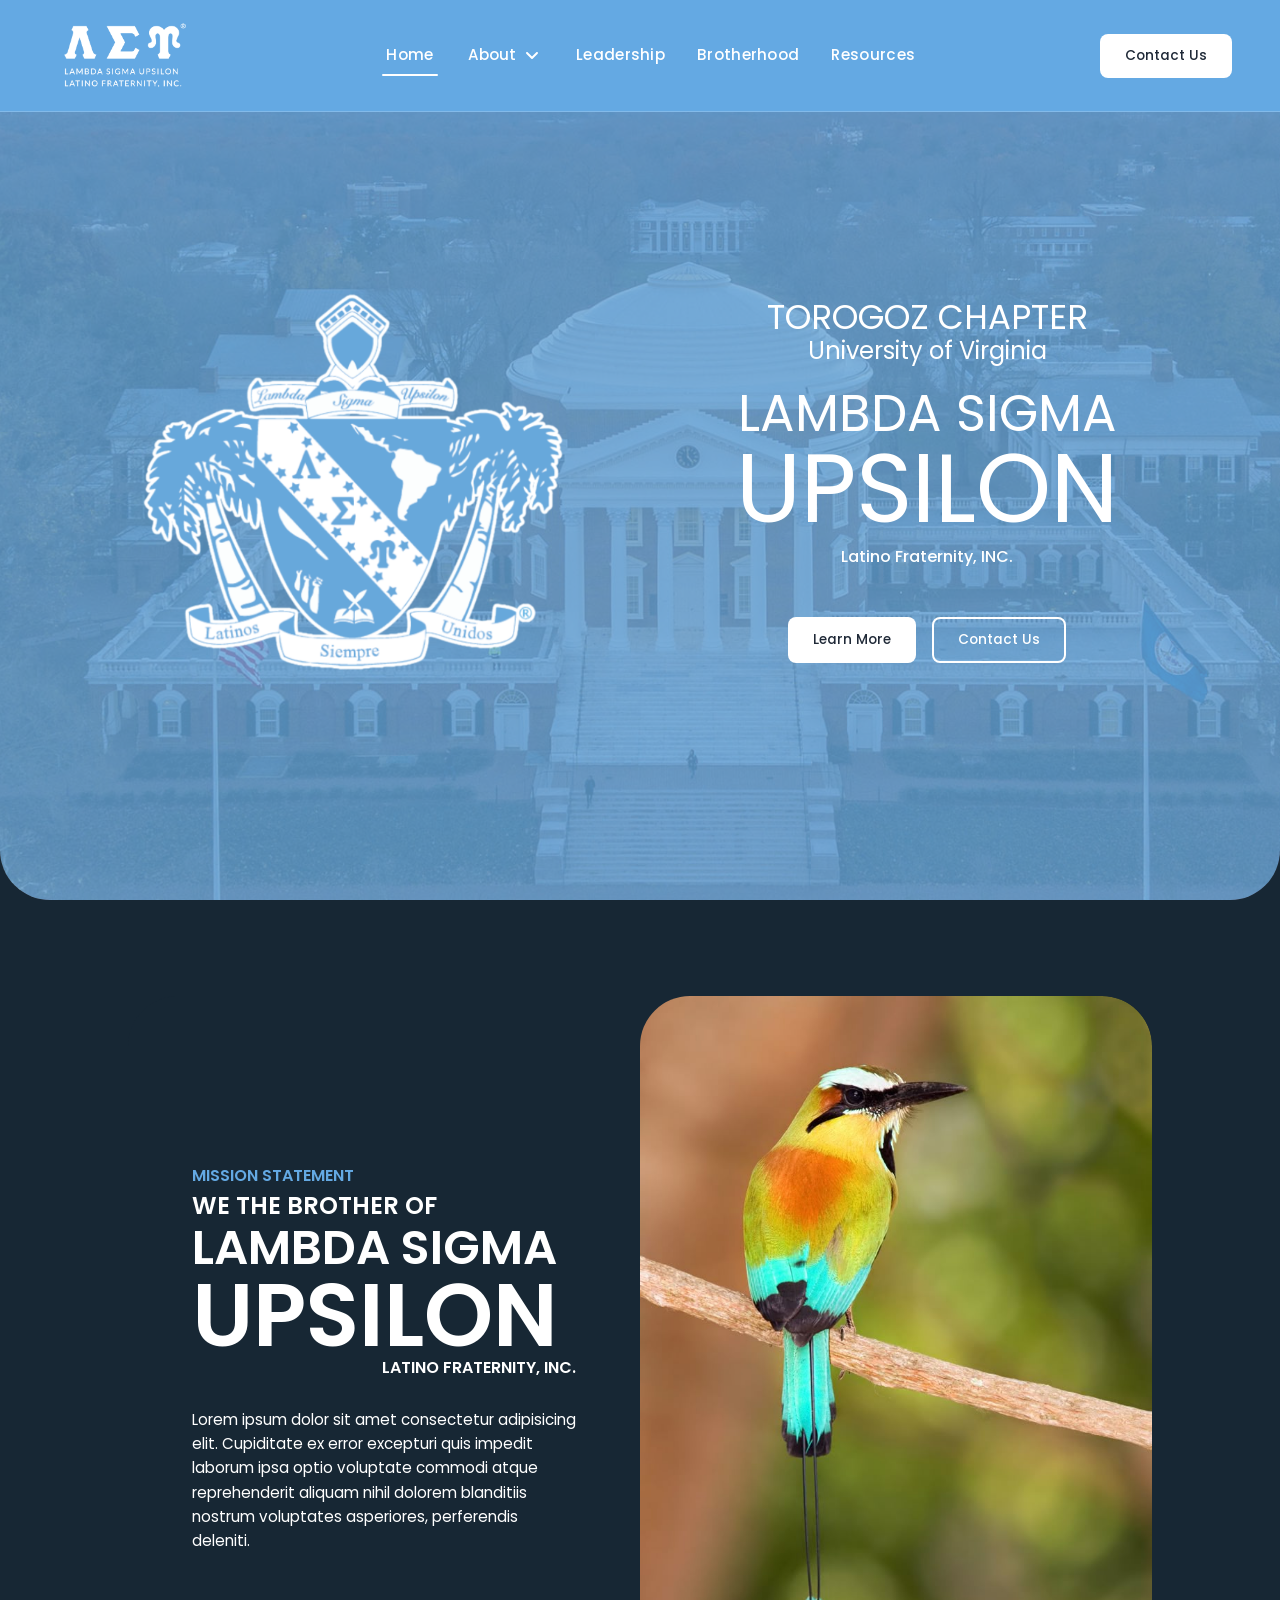
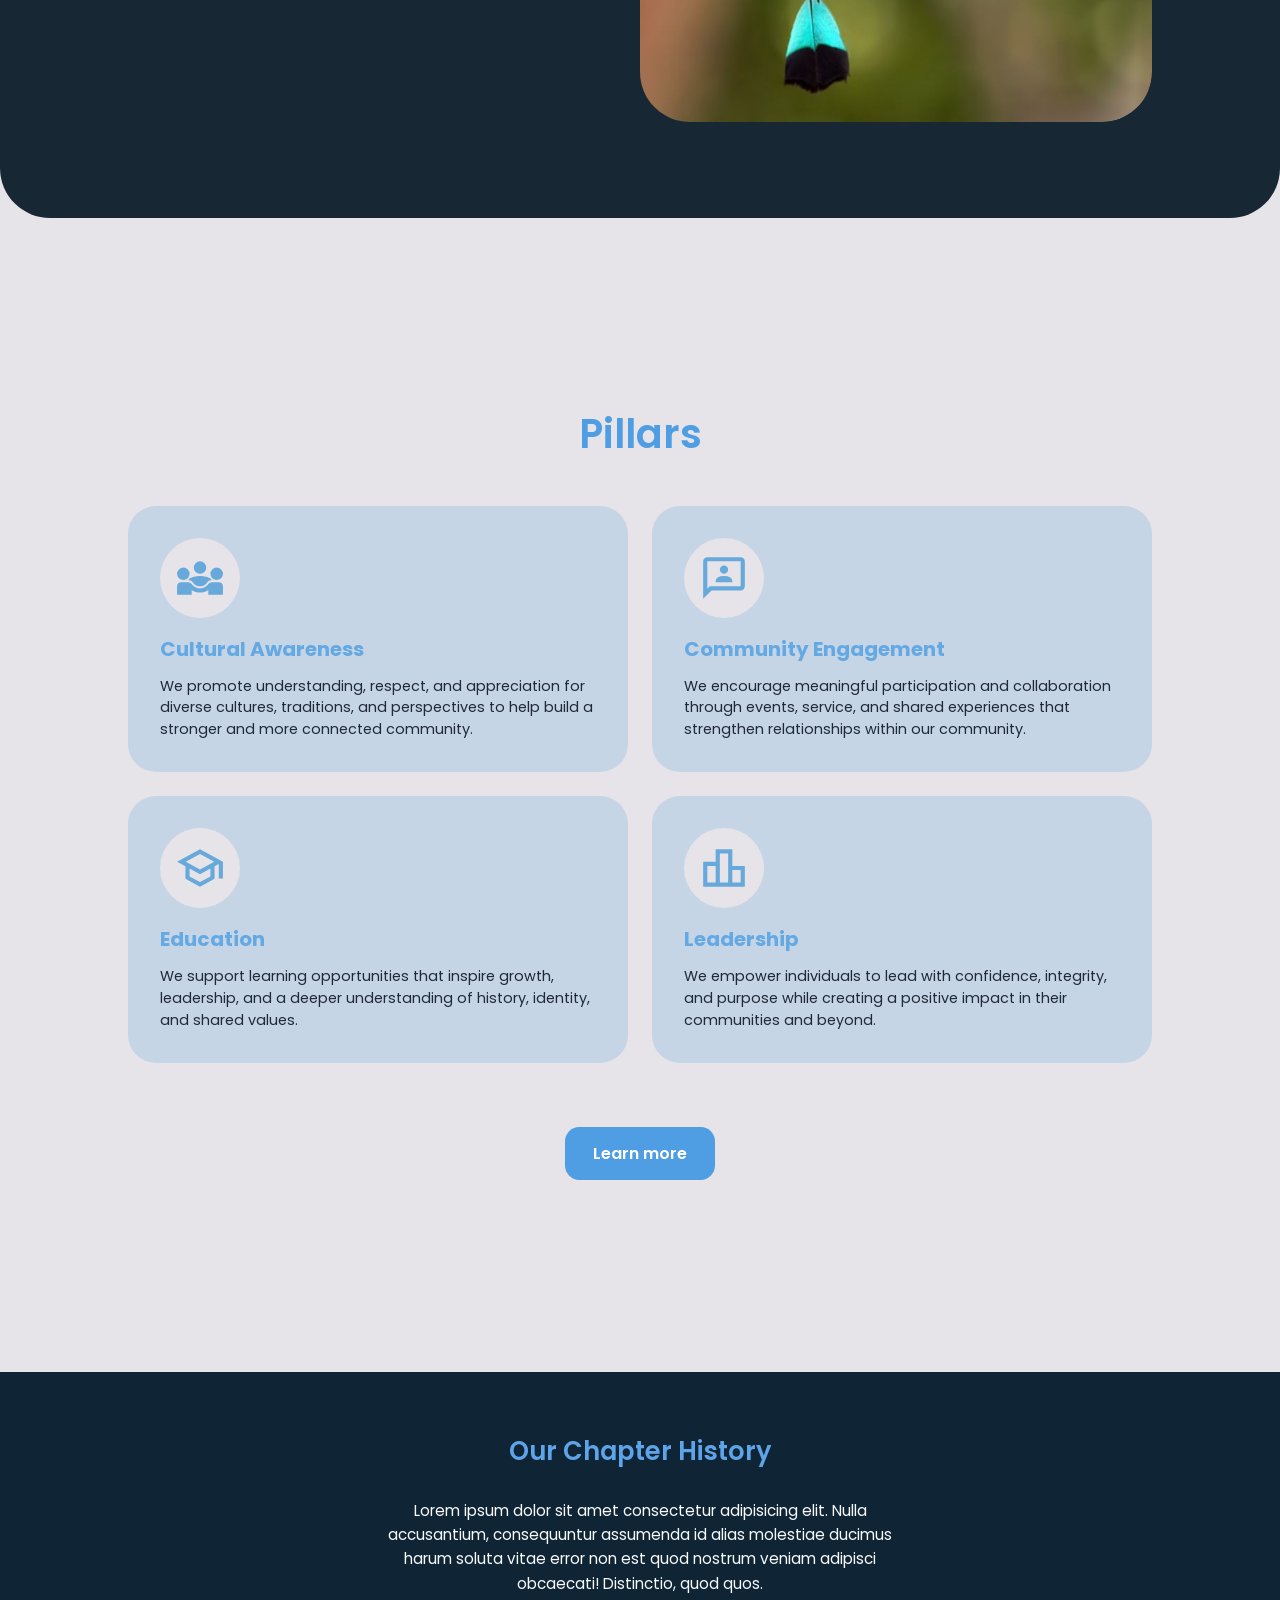
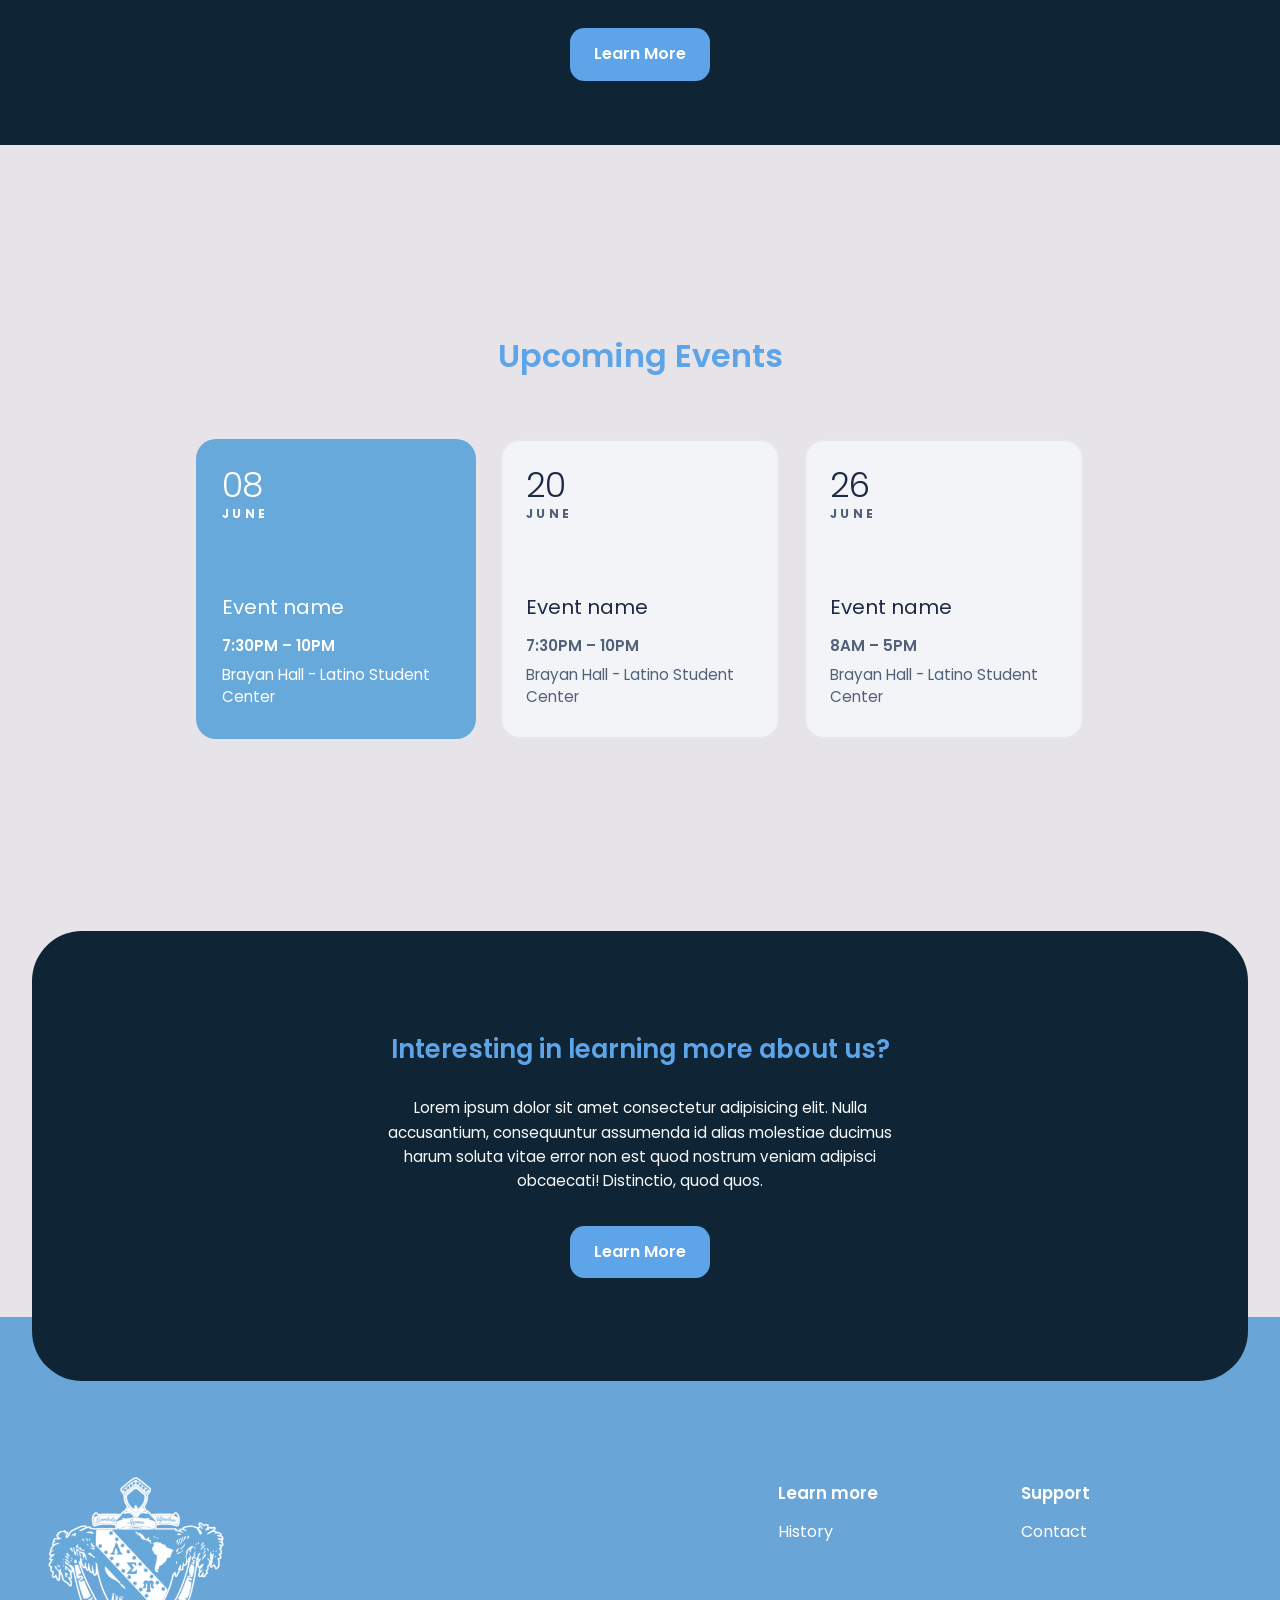
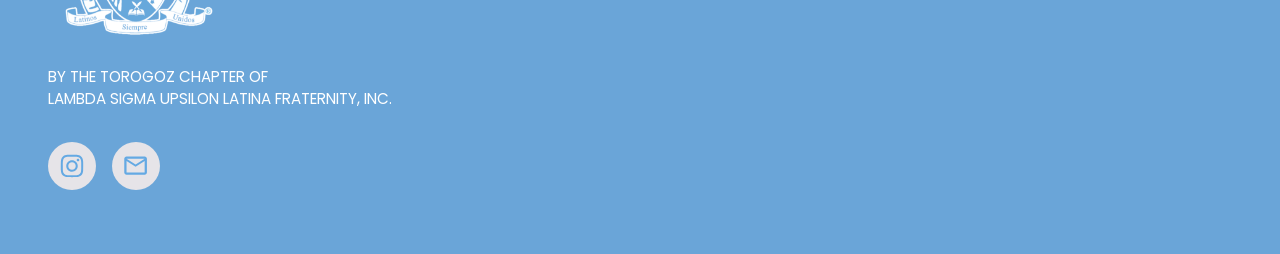
==== commit 9c75d73a: "home page minor fix" ====
--- a/index.html
+++ b/index.html
@@ -4,7 +4,7 @@
 <head>
   <meta charset="UTF-8">
   <meta name="viewport" content="width=device-width, initial-scale=1.0">
-  <title>Nameless</title>
+  <title>Torogoz Chapter | LSU</title>
 
   <link rel="stylesheet" href="styles/header.css">
   <link rel="stylesheet" href="styles/base.css">
@@ -20,19 +20,29 @@
 <body>
   <!-- Site Header -->
   <header class="site-header" role="banner">
-    <!-- Brand / Logo -->
+    <div class="site-header__mobile-left">
+      <button class="site-header__menu-button" type="button" aria-label="Open navigation menu" aria-expanded="false"
+        aria-controls="site-nav">
+        <svg xmlns="http://www.w3.org/2000/svg" viewBox="0 -960 960 960" aria-hidden="true">
+          <path d="M120-240v-80h720v80H120Zm0-200v-80h720v80H120Zm0-200v-80h720v80H120Z" />
+        </svg>
+      </button>
+    </div>
+
     <div class="site-header__brand">
       <a href="#home" class="site-logo" aria-label="Lambda Sigma Upsilon home">
-        <img src="assets/images/image.png" alt="Lambda Sigma Upsilon fraternity logo" class="site-logo__image"
-          width="120" height="120">
+        <img src="assets/images/image.png" alt="Lambda Sigma Upsilon fraternity logo" class="site-logo__image">
       </a>
     </div>
-    <!-- Navigation -->
-    <nav class="site-nav" aria-label="Primary navigation">
+
+    <div class="site-header__mobile-right" aria-hidden="true"></div>
+
+    <nav class="site-nav" id="site-nav" aria-label="Primary navigation">
       <ul class="site-nav__list">
         <li class="site-nav__item">
           <a href="#home" class="site-nav__link" aria-current="page">Home</a>
         </li>
+
         <li class="site-nav__item site-nav__item--dropdown">
           <button class="site-nav__toggle" type="button" aria-expanded="false" aria-controls="about-dropdown">
             <span>About</span>
@@ -45,27 +55,31 @@
           <ul class="dropdown-menu" id="about-dropdown">
             <li><a href="#our-history" class="dropdown-menu__link">Our History</a></li>
             <li><a href="#chapter-history" class="dropdown-menu__link">Chapter History</a></li>
-            <li><a href="#chapter-history" class="dropdown-menu__link">Chapter Philatonpry</a></li>
+            <li><a href="#chapter-philanthropy" class="dropdown-menu__link">Chapter Philanthropy</a></li>
           </ul>
         </li>
+
         <li class="site-nav__item">
           <a href="#leadership" class="site-nav__link">Leadership</a>
         </li>
+
         <li class="site-nav__item">
           <a href="#brotherhood" class="site-nav__link">Brotherhood</a>
         </li>
+
         <li class="site-nav__item">
           <a href="#resources" class="site-nav__link">Resources</a>
         </li>
+
+        <li class="site-nav__item site-nav__item--mobile-cta">
+          <a href="#contact" class="btn btn--primary">Contact Us</a>
+        </li>
       </ul>
     </nav>
-    <!-- Call to Action -->
+
     <div class="site-header__cta">
-      <a href="#contact" class="btn btn--primary">
-        Contact Us
-      </a>
-    </div>
-
+      <a href="#contact" class="btn btn--primary">Contact Us</a>
+    </div>
   </header>
 
   <main>
@@ -103,7 +117,7 @@
       <section class="mission-section" aria-labelledby="mission-title">
         <div class="mission-section__content">
           <h3 class="mission-section__title" id="mission-title">Mission Statement</h3>
-          <h2 class="mission-section__title--sub" id="mission-title">We the brother of</h2>
+          <h2 class="mission-section__title--sub">We the brother of</h2>
           <p class="mission-section__text--1">Lambda Sigma</p>
           <p class="mission-section__text--2">Upsilon</p>
           <p class="mission-section__text--3">Latino Fraternity, INC.</p>
@@ -198,7 +212,7 @@
       </div>
     </section>
 
-    <section class="feature-highlight" aria-labelledby="feature-highlight-title">
+    <section class="feature-highlight" aria-labelledby="chapter-history-title">
       <div class="feature-highlight__inner">
         <h2 id="feature-highlight-title" class="feature-highlight__title">Our Chapter History</h2>
 
@@ -263,7 +277,7 @@
       </div>
     </section>
 
-    <section class="feature-highlight__second" aria-labelledby="feature-highlight-title">
+    <section class="feature-highlight__second" aria-labelledby="learn-more-title">
       <div class="feature-highlight__inner">
         <h2 id="feature-highlight-title" class="feature-highlight__title">Interesting in learning more about us? </h2>
 
--- a/styles/header.css
+++ b/styles/header.css
@@ -2,28 +2,45 @@
   position: fixed;
   inset: 0 0 auto 0;
   z-index: 1000;
-
   min-height: var(--header-height);
   padding-inline: var(--header-padding-inline);
-
-  display: flex;
-  align-items: center;
-  justify-content: space-between;
-  gap: var(--space-6);
-
+  display: grid;
+  grid-template-columns: auto 1fr auto;
+  align-items: center;
+  gap: 1rem;
   background-color: var(--color-primary);
   border-bottom: 1px solid var(--color-border);
   transition: transform 0.4s cubic-bezier(0.4, 0, 0.2, 1);
 }
 
+.site-header {
+  width: 100%;
+  max-width: 100%;
+  overflow-x: clip;
+}
+
+.site-nav {
+  max-width: 100%;
+}
+
 .site-header--hidden {
   transform: translateY(-100%);
 }
 
-.site-header__brand,
+.site-header__mobile-left,
+.site-header__mobile-right {
+  display: none;
+}
+
+.site-header__brand {
+  display: flex;
+  align-items: center;
+}
+
 .site-header__cta {
   display: flex;
   align-items: center;
+  justify-content: flex-end;
 }
 
 .site-logo {
@@ -37,7 +54,25 @@
   height: auto;
 }
 
-/* Navigation */
+.site-header__menu-button {
+  display: none;
+  align-items: center;
+  justify-content: center;
+  width: 3rem;
+  height: 3rem;
+  padding: 0;
+  border: 0;
+  background: transparent;
+  color: var(--color-text-inverse);
+  cursor: pointer;
+}
+
+.site-header__menu-button svg {
+  width: 2rem;
+  height: 2rem;
+  fill: currentColor;
+}
+
 .site-nav {
   flex: 1;
   display: flex;
@@ -49,6 +84,10 @@
   align-items: center;
   gap: clamp(0.75rem, 2vw, 1.5rem);
   flex-wrap: wrap;
+}
+
+.site-nav__item {
+  list-style: none;
 }
 
 .site-nav__link {
@@ -59,9 +98,7 @@
   font-size: 0.95rem;
   font-weight: 500;
   letter-spacing: 0.02em;
-  transition:
-    color var(--transition-fast),
-    opacity var(--transition-fast);
+  transition: color var(--transition-fast), opacity var(--transition-fast);
 }
 
 .site-nav__link:hover,
@@ -73,14 +110,13 @@
   content: "";
   position: absolute;
   left: 0;
-  bottom: -0.10rem;
+  bottom: -0.1rem;
   width: 100%;
   height: 2.25px;
   background-color: currentColor;
   border-radius: 999px;
 }
 
-/* Button */
 .btn {
   display: inline-flex;
   align-items: center;
@@ -92,11 +128,7 @@
   font-weight: 500;
   font-size: 0.85rem;
   line-height: 1;
-  transition:
-    background-color var(--transition-fast),
-    color var(--transition-fast),
-    border-color var(--transition-fast),
-    opacity var(--transition-fast);
+  transition: background-color var(--transition-fast), color var(--transition-fast), border-color var(--transition-fast), opacity var(--transition-fast);
 }
 
 .btn--primary {
@@ -109,7 +141,6 @@
   opacity: 0.92;
 }
 
-/*  */
 .site-nav__item--dropdown {
   position: relative;
 }
@@ -142,15 +173,14 @@
   position: absolute;
   top: 100%;
   right: 0;
-  min-width: 150px;
-  margin-top: 1.5rem;
+  min-width: 170px;
+  margin-top: 1rem;
   padding: 0.5rem 0;
   list-style: none;
   background: white;
-  font-size: 0.90rem;
+  font-size: 0.9rem;
   border-radius: 8px;
   box-shadow: 0 10px 25px rgba(0, 0, 0, 0.12);
-
   opacity: 0;
   visibility: hidden;
   transform: translateY(-8px);
@@ -182,8 +212,170 @@
   text-decoration: none;
 }
 
-.dropdown-menu__link:hover {
+.dropdown-menu__link:hover,
+.dropdown-menu__link:focus-visible {
   background: #f3f4f6;
 }
 
-
+.site-nav__item--mobile-cta {
+  display: none;
+}
+
+@media (max-width: 980px) {
+  .site-header {
+    position: fixed;
+    inset: 0 0 auto 0;
+    min-height: 5.5rem;
+    padding: 0;
+    display: grid;
+    grid-template-columns: 48px 1fr 48px;
+    align-items: center;
+    gap: 0;
+  }
+
+  .site-header__mobile-left {
+    display: flex;
+    align-items: center;
+    justify-content: center;
+    width: 48px;
+    height: 48px;
+    margin-left: 1rem;
+  }
+
+  .site-header__mobile-right {
+    display: block;
+    width: 48px;
+    height: 48px;
+    margin-right: 1rem;
+  }
+
+  .site-header__brand {
+    grid-column: 2;
+    width: 100%;
+    display: flex;
+    align-items: center;
+    justify-content: center;
+    margin: 0;
+  }
+
+  .site-logo {
+    display: inline-flex;
+    align-items: center;
+    justify-content: center;
+    margin: 0 auto;
+    padding: 0;
+  }
+
+  .site-logo__image {
+    width: clamp(6rem, 20vw, 8.5rem);
+    height: auto;
+    display: block;
+  }
+
+  .site-header__menu-button {
+    display: inline-flex;
+    align-items: center;
+    justify-content: center;
+    width: 48px;
+    height: 48px;
+    padding: 0;
+    border: 0;
+    background: transparent;
+    color: var(--color-text-inverse);
+    cursor: pointer;
+  }
+
+  .site-header__cta {
+    display: none;
+  }
+
+  .site-nav {
+    position: absolute;
+    top: 100%;
+    left: 0;
+    right: 0;
+    display: block;
+    max-height: 0;
+    overflow: hidden;
+    background: var(--color-primary);
+    border-bottom: 1px solid var(--color-border);
+    transition: max-height 0.4s ease;
+  }
+
+  .site-header.is-menu-open .site-nav {
+    max-height: 85vh;
+  }
+
+  .site-nav__list {
+    flex-direction: column;
+    align-items: stretch;
+    gap: 0;
+    padding: 1rem 1rem 1.5rem;
+  }
+
+  .site-nav__item {
+    width: 100%;
+  }
+
+  .site-nav__link,
+  .site-nav__toggle {
+    width: 100%;
+    justify-content: space-between;
+    padding: 1rem 0.5rem;
+    text-align: left;
+    font-size: 1rem;
+    border-bottom: 1px solid rgba(255, 255, 255, 0.15);
+  }
+
+  .site-nav__link[aria-current="page"]::after {
+    display: none;
+  }
+
+  .site-nav__item--dropdown {
+    position: static;
+  }
+
+  .dropdown-menu {
+    position: static;
+    min-width: 100%;
+    margin-top: 0;
+    padding: 0;
+    border-radius: 0.75rem;
+    box-shadow: none;
+    background: white;
+    opacity: 1;
+    visibility: visible;
+    transform: none;
+    max-height: 0;
+    overflow: hidden;
+    transition: max-height 0.3s ease;
+  }
+
+  .dropdown-menu::before {
+    display: none;
+  }
+
+  .site-nav__item--dropdown.is-open .dropdown-menu {
+    max-height: 500px;
+    margin: 0.5rem 0 0.75rem;
+  }
+
+  .dropdown-menu__link {
+    padding: 0.9rem 1rem;
+  }
+
+  .site-nav__item--mobile-cta {
+    display: block;
+    margin-top: 1rem;
+  }
+
+  .site-nav__item--mobile-cta .btn {
+    width: 100%;
+  }
+}
+
+@media (max-width: 640px) {
+  .site-header {
+    padding: 0;
+  }
+}
--- a/styles/base.css
+++ b/styles/base.css
@@ -6,7 +6,7 @@
   --color-text-inverse: #ffffff;
   --color-border: rgba(255, 255, 255, 0.2);
 
-  --font-family-base: 'Poppins', sans-serif;
+  --font-family-base: "Poppins", sans-serif;
 
   --header-padding-inline: clamp(1rem, 4vw, 3rem);
   --header-height: 7rem;
@@ -36,6 +36,12 @@
   scroll-behavior: smooth;
 }
 
+html,
+body {
+  overflow-x: hidden;
+  width: 100%;
+}
+
 body,
 h1,
 h2,
@@ -61,6 +67,7 @@
   color: var(--color-text);
   background-color: var(--color-surface);
   text-rendering: optimizeLegibility;
+  overflow-x: hidden;
 }
 
 img,
@@ -90,4 +97,29 @@
 
 main {
   padding-top: 0;
+}
+
+.sr-only {
+  position: absolute;
+  width: 1px;
+  height: 1px;
+  padding: 0;
+  margin: -1px;
+  overflow: hidden;
+  clip: rect(0, 0, 0, 0);
+  white-space: nowrap;
+  border: 0;
+}
+
+@media (prefers-reduced-motion: reduce) {
+  html {
+    scroll-behavior: auto;
+  }
+
+  *,
+  *::before,
+  *::after {
+    animation: none !important;
+    transition: none !important;
+  }
 }
--- a/styles/main.css
+++ b/styles/main.css
@@ -1,10 +1,10 @@
 .hero {
   position: relative;
-  min-height: 125vh;
+  min-height: 100vh;
   display: flex;
   align-items: center;
   justify-content: center;
-  padding: 0rem 2rem 4rem;
+  padding: 8rem 2rem 4rem;
   background-image: url("../assets/images/hero-bg.jpg");
   background-size: cover;
   background-position: center;
@@ -22,7 +22,6 @@
   transition: opacity 1s ease;
 }
 
-/* Text animation base */
 .hero__text>* {
   opacity: 0;
   transform: translateY(40px);
@@ -79,7 +78,6 @@
 .hero__image {
   width: min(26.25rem, 100%);
   height: auto;
-  display: block;
 }
 
 .hero__text {
@@ -88,6 +86,7 @@
   justify-content: center;
   align-items: center;
   color: white;
+  text-align: center;
 }
 
 .hero__text-group {
@@ -105,7 +104,6 @@
   font-size: 2.125rem;
   font-weight: 400;
   text-transform: uppercase;
-  margin-bottom: 0;
   line-height: 2rem;
 }
 
@@ -130,14 +128,15 @@
 .hero__description {
   font-size: 1rem;
   font-weight: 500;
-  text-align: right;
+  text-align: center;
   margin-top: 0.5rem;
 }
 
 .hero__actions {
   display: flex;
   flex-wrap: wrap;
-  margin-top: 4rem;
+  justify-content: center;
+  margin-top: 3rem;
   gap: 1rem;
 }
 
@@ -145,11 +144,9 @@
   border: 0.125rem solid white;
 }
 
-/**/
 .section-wrapper {
-  padding: 0rem 8rem;
+  padding: 0 8rem 6rem;
   padding-top: 12rem;
-  padding-bottom: 6rem;
   background: #172734;
   border-bottom-right-radius: 50px;
   border-bottom-left-radius: 50px;
@@ -192,7 +189,7 @@
 }
 
 .mission-section {
-  height: 600px;
+  min-height: 600px;
   display: grid;
   grid-template-columns: 1fr 1fr;
   border-radius: 50px;
@@ -202,7 +199,7 @@
 
 .mission-section__content {
   background-color: #172734;
-  padding: 1.5rem 4rem;
+  padding: 2.5rem 4rem;
   display: flex;
   flex-direction: column;
   justify-content: center;
@@ -210,16 +207,16 @@
 
 .mission-section__media {
   width: 100%;
-  height: 600px;
+  min-height: 600px;
 }
 
 .mission-section__image {
-  border-radius: 50px;
   width: 100%;
   height: 100%;
   object-fit: cover;
-  object-position: top;
+  object-position: top center;
   display: block;
+  border-radius: 50px;
 }
 
 .mission-section__title {
@@ -262,15 +259,13 @@
   text-align: right;
 }
 
-
-
 .mission-section__text {
   color: white;
   font-size: 0.95rem;
   line-height: 1.6;
-}
-
-/**/
+  max-width: 55ch;
+}
+
 .pillars-section {
   min-height: auto;
   background-color: #E6E4E8;
@@ -283,8 +278,15 @@
   line-height: 1.2;
   color: #4f9ee3;
   margin-bottom: 3rem;
-  /* smaller than 6rem */
   text-align: center;
+  opacity: 0;
+  transform: translateY(60px);
+  transition: opacity 0.8s ease, transform 0.8s ease;
+}
+
+.pillars-section--visible .pillars-section__title {
+  opacity: 1;
+  transform: translateY(0);
 }
 
 .pillars-grid {
@@ -296,13 +298,50 @@
 .pillar-card {
   background-color: #68aadc41;
   border-radius: 1.75rem;
-  padding: 2rem 4rem;
-  /* smaller */
+  padding: 2rem 2rem;
   min-height: 220px;
-  /* keeps them even */
   display: flex;
   flex-direction: column;
   justify-content: center;
+  opacity: 0;
+  transition: opacity 0.8s ease, transform 0.8s ease;
+}
+
+.pillar-card:nth-child(1) {
+  transform: translateX(-80px);
+}
+
+.pillar-card:nth-child(2) {
+  transform: translateY(-80px);
+}
+
+.pillar-card:nth-child(3) {
+  transform: translateY(80px);
+}
+
+.pillar-card:nth-child(4) {
+  transform: translateX(80px);
+}
+
+.pillars-section--visible .pillar-card {
+  opacity: 1;
+  transform: none;
+}
+
+.pillars-section--visible .pillar-card:nth-child(1) {
+  transition-delay: 0.9s;
+}
+
+.pillars-section--visible .pillar-card:nth-child(2) {
+  transition-delay: 1.2s;
+}
+
+.pillars-section--visible .pillar-card:nth-child(3) {
+  transition-delay: 1.5s;
+}
+
+.pillars-section--visible .pillar-card:nth-child(4) {
+  transition-delay: 1.8s;
 }
 
 .pillar-card__icon--wrapper {
@@ -333,7 +372,6 @@
   margin: 0;
   font-size: 0.9rem;
   line-height: 1.5;
-  margin-inline: auto;
 }
 
 .pillars-section__cta {
@@ -368,68 +406,13 @@
   outline-offset: 3px;
 }
 
-/* Title */
-.pillars-section__title {
-  opacity: 0;
-  transform: translateY(60px);
-  transition: opacity 0.8s ease, transform 0.8s ease;
-}
-
-.pillars-section--visible .pillars-section__title {
-  opacity: 1;
-  transform: translateY(0);
-}
-
-/* Cards */
-.pillar-card {
-  opacity: 0;
-  transition: opacity 0.8s ease, transform 0.8s ease;
-}
-
-.pillar-card:nth-child(1) {
-  transform: translateX(-80px);
-}
-
-.pillar-card:nth-child(2) {
-  transform: translateY(-80px);
-}
-
-.pillar-card:nth-child(3) {
-  transform: translateY(80px);
-}
-
-.pillar-card:nth-child(4) {
-  transform: translateX(80px);
-}
-
-.pillars-section--visible .pillar-card {
-  opacity: 1;
-  transform: none;
-}
-
-.pillars-section--visible .pillar-card:nth-child(1) {
-  transition-delay: 0.9s;
-}
-
-.pillars-section--visible .pillar-card:nth-child(2) {
-  transition-delay: 1.2s;
-}
-
-.pillars-section--visible .pillar-card:nth-child(3) {
-  transition-delay: 1.5s;
-}
-
-.pillars-section--visible .pillar-card:nth-child(4) {
-  transition-delay: 1.8s;
-}
-
-/**/
 .feature-highlight {
   background-color: #0f2434;
-  padding: 4rem;
+  padding: 4rem 2rem;
 }
 
 .feature-highlight__inner {
+  max-width: 52rem;
   margin: 0 auto;
   text-align: center;
   display: flex;
@@ -444,6 +427,9 @@
   font-weight: 600;
   line-height: 1.2;
   color: #5ea4e8;
+  opacity: 0;
+  transform: translateY(40px);
+  transition: opacity 0.8s ease, transform 0.8s ease;
 }
 
 .feature-highlight__text {
@@ -451,6 +437,10 @@
   line-height: 1.6;
   margin-bottom: 2rem;
   color: #f8fafc;
+  max-width: 60ch;
+  opacity: 0;
+  transform: translateY(40px);
+  transition: opacity 0.8s ease, transform 0.8s ease;
 }
 
 .feature-highlight__button {
@@ -465,7 +455,9 @@
   font-size: 1rem;
   font-weight: 600;
   text-decoration: none;
-  transition: background-color 0.2s ease, transform 0.2s ease;
+  transition: background-color 0.2s ease, transform 0.8s ease, opacity 0.8s ease;
+  opacity: 0;
+  transform: translateY(40px);
 }
 
 .feature-highlight__button:hover,
@@ -478,29 +470,6 @@
   outline-offset: 4px;
 }
 
-/* Title */
-.feature-highlight__title {
-  opacity: 0;
-  transform: translateY(40px);
-  transition: opacity 0.8s ease, transform 0.8s ease;
-}
-
-/* Text */
-.feature-highlight__text {
-  opacity: 0;
-  transform: translateY(40px);
-  transition: opacity 0.8s ease, transform 0.8s ease;
-}
-
-/* Button */
-.feature-highlight__button {
-  opacity: 0;
-  transform: translateY(40px);
-  /* start BELOW */
-  transition: opacity 0.8s ease, transform 0.8s ease;
-}
-
-/* Visible state */
 .feature-highlight--visible .feature-highlight__title {
   opacity: 1;
   transform: translateY(0);
@@ -516,21 +485,6 @@
   opacity: 1;
   transform: translateY(0);
   transition-delay: 0.8s;
-  /* comes after text */
-}
-
-/**/
-/* screen-reader only */
-.sr-only {
-  position: absolute;
-  width: 1px;
-  height: 1px;
-  padding: 0;
-  margin: -1px;
-  overflow: hidden;
-  clip: rect(0, 0, 0, 0);
-  white-space: nowrap;
-  border: 0;
 }
 
 .events-section {
@@ -542,6 +496,23 @@
 .events-section__header {
   margin-bottom: 2.5rem;
   text-align: center;
+}
+
+.events-section__title {
+  margin-bottom: 4rem;
+  font-size: 2rem;
+  font-weight: 600;
+  line-height: 1.2;
+  color: #5ea4e8;
+  text-align: center;
+  opacity: 0;
+  transform: translateY(50px);
+  transition: opacity 0.8s ease, transform 0.8s ease;
+}
+
+.events-section--visible .events-section__title {
+  opacity: 1;
+  transform: translateY(0);
 }
 
 .events-grid {
@@ -560,6 +531,26 @@
   display: flex;
   flex-direction: column;
   justify-content: space-between;
+  opacity: 0;
+  transform: translateX(80px);
+  transition: opacity 0.8s ease, transform 0.8s ease;
+}
+
+.events-section--visible .event-card {
+  opacity: 1;
+  transform: translateX(0);
+}
+
+.events-section--visible .event-card:nth-child(1) {
+  transition-delay: 0.4s;
+}
+
+.events-section--visible .event-card:nth-child(2) {
+  transition-delay: 0.7s;
+}
+
+.events-section--visible .event-card:nth-child(3) {
+  transition-delay: 1s;
 }
 
 .event-card--featured {
@@ -623,83 +614,27 @@
   color: #53607a;
 }
 
-/* Title */
-.events-section__title {
-  margin-bottom: 4rem;
-  font-size: 2rem;
-  font-weight: 600;
-  line-height: 1.2;
-  color: #5ea4e8;
-  text-align: center;
-  opacity: 0;
-  transform: translateY(50px);
-  transition: opacity 0.8s ease, transform 0.8s ease;
-}
-
-.events-section--visible .events-section__title {
-  opacity: 1;
-  transform: translateY(0);
-}
-
-/* Event cards */
-.event-card {
-  opacity: 0;
-  transform: translateX(80px);
-  transition: opacity 0.8s ease, transform 0.8s ease;
-}
-
-.events-section--visible .event-card {
-  opacity: 1;
-  transform: translateX(0);
-}
-
-/* Stagger */
-.events-section--visible .event-card:nth-child(1) {
-  transition-delay: 0.4s;
-}
-
-.events-section--visible .event-card:nth-child(2) {
-  transition-delay: 0.7s;
-}
-
-.events-section--visible .event-card:nth-child(3) {
-  transition-delay: 1s;
-}
-
-/**/
-.feature-highlight__inner {
-  margin: 0 20rem;
-  text-align: center;
-  display: flex;
-  flex-direction: column;
-  justify-content: center;
-  align-items: center;
-}
-
 .feature-highlight__second {
   min-height: 450px;
   border-radius: 50px;
   background-color: #0f2434;
-  padding: 4rem;
+  padding: 4rem 2rem;
   display: flex;
   justify-content: center;
   align-items: center;
-  margin-bottom: -4rem;
+  margin: 0 2rem -4rem;
   position: relative;
   z-index: 2;
 }
 
-/* Initial state */
 .feature-highlight__second .feature-highlight__title,
 .feature-highlight__second .feature-highlight__text,
 .feature-highlight__second .feature-highlight__button {
   opacity: 0;
   transform: translateY(-40px);
-  /* start ABOVE */
   transition: opacity 0.8s ease, transform 0.8s ease;
 }
 
-/* Visible state */
 .feature-highlight__second--visible .feature-highlight__title,
 .feature-highlight__second--visible .feature-highlight__text,
 .feature-highlight__second--visible .feature-highlight__button {
@@ -715,22 +650,48 @@
   transition-delay: 0.4s;
 }
 
-/**/
 .site-footer {
   background-color: #6aa5d8;
-  padding: 12rem 3rem 5rem;
+  padding: 10rem 3rem 4rem;
   color: #ffffff;
+  opacity: 0;
+  transform: translateY(120px);
+  transition: opacity 0.8s ease, transform 0.8s ease;
+}
+
+.site-footer.is-visible {
+  opacity: 1;
+  transform: translateY(0);
 }
 
 .site-footer__container {
-  display: flex;
-  justify-content: space-between;
-  align-items: flex-start;
+  display: grid;
+  grid-template-columns: minmax(0, 1.2fr) minmax(0, 0.8fr);
   gap: 3rem;
+  align-items: start;
+}
+
+.site-footer__brand,
+.site-footer__nav {
+  opacity: 0;
+  transform: translateY(80px);
+  transition: opacity 0.6s ease, transform 0.6s ease;
+}
+
+.site-footer.is-visible .site-footer__brand {
+  opacity: 1;
+  transform: translateY(0);
+  transition-delay: 0.2s;
+}
+
+.site-footer.is-visible .site-footer__nav {
+  opacity: 1;
+  transform: translateY(0);
+  transition-delay: 0.4s;
 }
 
 .site-footer__brand {
-  max-width: 16rem;
+  max-width: 28rem;
 }
 
 .site-footer__logo-link {
@@ -745,9 +706,7 @@
 }
 
 .site-footer__description {
-  margin: 0;
   max-width: 24rem;
-  min-width: 24rem;
   font-size: 0.95rem;
   line-height: 1.45;
   font-weight: 400;
@@ -758,7 +717,7 @@
   display: flex;
   align-items: center;
   gap: 1rem;
-  margin-top: 3rem;
+  margin-top: 2rem;
 }
 
 .site-footer__social-link {
@@ -770,7 +729,6 @@
   width: 3rem;
   height: 3rem;
   color: #ffffff;
-  text-decoration: none;
 }
 
 .site-footer__social-link svg {
@@ -779,6 +737,11 @@
   fill: var(--color-primary);
 }
 
+.site-footer__social-link:nth-child(2) svg {
+  width: 1.7rem;
+  height: 1.7rem;
+}
+
 .site-footer__social-link:focus-visible,
 .site-footer__nav a:focus-visible {
   outline: 2px solid #ffffff;
@@ -787,15 +750,15 @@
 
 .site-footer__nav {
   display: grid;
-  grid-template-columns: repeat(3, minmax(120px, 1fr));
-  gap: 4rem;
+  grid-template-columns: repeat(2, minmax(120px, 1fr));
+  gap: 2rem;
   margin-top: 0.25rem;
 }
 
 .site-footer__column {
   display: flex;
   flex-direction: column;
-  gap: 1.8rem;
+  gap: 1rem;
 }
 
 .site-footer__column span {
@@ -814,37 +777,248 @@
   text-decoration: underline;
 }
 
-.site-footer__social-link:nth-child(2) svg {
-  width: 1.7rem;
-  height: 1.7rem;
-}
-
-.site-footer {
-  opacity: 0;
-  transform: translateY(120px);
-  transition: opacity 0.8s ease, transform 0.8s ease;
-}
-
-.site-footer__brand,
-.site-footer__nav {
-  opacity: 0;
-  transform: translateY(80px);
-  transition: opacity 0.6s ease, transform 0.6s ease;
-}
-
-.site-footer.is-visible {
-  opacity: 1;
-  transform: translateY(0);
-}
-
-.site-footer.is-visible .site-footer__brand {
-  opacity: 1;
-  transform: translateY(0);
-  transition-delay: 0.2s;
-}
-
-.site-footer.is-visible .site-footer__nav {
-  opacity: 1;
-  transform: translateY(0);
-  transition-delay: 0.4s;
+@media (max-width: 1200px) {
+
+  .section-wrapper,
+  .pillars-section,
+  .events-section {
+    padding-left: 4rem;
+    padding-right: 4rem;
+  }
+}
+
+@media (max-width: 980px) {
+  .hero {
+    min-height: auto;
+    padding: 8rem 1.5rem 3rem;
+  }
+
+  .hero__content {
+    grid-template-columns: 1fr;
+    text-align: center;
+    gap: 2rem;
+  }
+
+  .hero__image {
+    width: min(18rem, 80%);
+  }
+
+  .section-wrapper {
+    padding: 10rem 2rem 4rem;
+    margin-top: -4rem;
+  }
+
+  .mission-section {
+    grid-template-columns: 1fr;
+    min-height: auto;
+  }
+
+  .mission-section__content {
+    padding: 2.5rem 2rem;
+    order: 1;
+  }
+
+  .mission-section__media {
+    min-height: 360px;
+    order: 2;
+  }
+
+  .mission-section__text--1 {
+    font-size: 2.3rem;
+  }
+
+  .mission-section__text--2 {
+    font-size: 4rem;
+  }
+
+  .pillars-section {
+    padding: 6rem 2rem;
+  }
+
+  .pillars-grid {
+    grid-template-columns: 1fr;
+  }
+
+  .pillar-card {
+    min-height: auto;
+  }
+
+  .feature-highlight {
+    padding: 4rem 1.5rem;
+  }
+
+  .feature-highlight__inner {
+    max-width: 100%;
+  }
+
+  .events-section {
+    padding: 6rem 2rem;
+  }
+
+  .feature-highlight__second {
+    margin: 0 1rem -3rem;
+    min-height: auto;
+    padding: 3rem 1.5rem;
+    border-radius: 2rem;
+  }
+
+  .site-footer {
+    padding: 8rem 2rem 3rem;
+  }
+
+  .site-footer__container {
+    grid-template-columns: 1fr;
+  }
+
+  .site-footer__nav {
+    grid-template-columns: repeat(2, minmax(0, 1fr));
+  }
+}
+
+@media (max-width: 640px) {
+  .hero {
+    padding: 7rem 1rem 2.5rem;
+    border-bottom-left-radius: 2rem;
+    border-bottom-right-radius: 2rem;
+  }
+
+  .hero__eyebrow {
+    font-size: 1.25rem;
+    line-height: 1.3;
+  }
+
+  .hero__sub-eyebrow {
+    font-size: 1rem;
+  }
+
+  .hero__title {
+    font-size: 2rem;
+  }
+
+  .hero__subtitle {
+    font-size: 3rem;
+  }
+
+  .hero__actions {
+    flex-direction: column;
+    width: 100%;
+  }
+
+  .hero__actions .btn {
+    width: 100%;
+  }
+
+  .section-wrapper {
+    padding: 8rem 1rem 3rem;
+    border-bottom-right-radius: 2rem;
+    border-bottom-left-radius: 2rem;
+  }
+
+  .mission-section {
+    border-radius: 2rem;
+  }
+
+  .mission-section__content {
+    padding: 2rem 1.25rem;
+  }
+
+  .mission-section__media {
+    min-height: 280px;
+  }
+
+  .mission-section__image {
+    object-position: center top;
+  }
+
+  .mission-section__title--sub {
+    font-size: 1.2rem;
+  }
+
+  .mission-section__text--1 {
+    font-size: 1.8rem;
+  }
+
+  .mission-section__text--2 {
+    font-size: 3rem;
+  }
+
+  .mission-section__text--3 {
+    font-size: 0.85rem;
+    text-align: left;
+  }
+
+  .pillars-section {
+    padding: 4rem 1rem;
+  }
+
+  .pillars-section__title {
+    font-size: 2rem;
+  }
+
+  .pillar-card {
+    padding: 1.5rem;
+    border-radius: 1.25rem;
+  }
+
+  .pillar-card__icon--wrapper {
+    width: 64px;
+    height: 64px;
+  }
+
+  .pillar-card__icon {
+    width: 38px;
+    height: 38px;
+  }
+
+  .feature-highlight {
+    padding: 3rem 1rem;
+  }
+
+  .feature-highlight__title {
+    font-size: 1.4rem;
+  }
+
+  .feature-highlight__text {
+    font-size: 0.95rem;
+  }
+
+  .events-section {
+    padding: 4rem 1rem;
+    margin: 2rem 0;
+  }
+
+  .events-grid {
+    grid-template-columns: 1fr;
+  }
+
+  .event-card {
+    min-height: auto;
+  }
+
+  .event-card__title {
+    max-width: 100%;
+  }
+
+  .feature-highlight__second {
+    margin: 0 1rem -2rem;
+  }
+
+  .site-footer {
+    padding: 6rem 1rem 2.5rem;
+  }
+
+  .site-footer__logo {
+    width: 8rem;
+  }
+
+  .site-footer__description {
+    min-width: 0;
+    max-width: 100%;
+    font-size: 0.9rem;
+  }
+
+  .site-footer__nav {
+    grid-template-columns: 1fr;
+    gap: 1.5rem;
+  }
 }
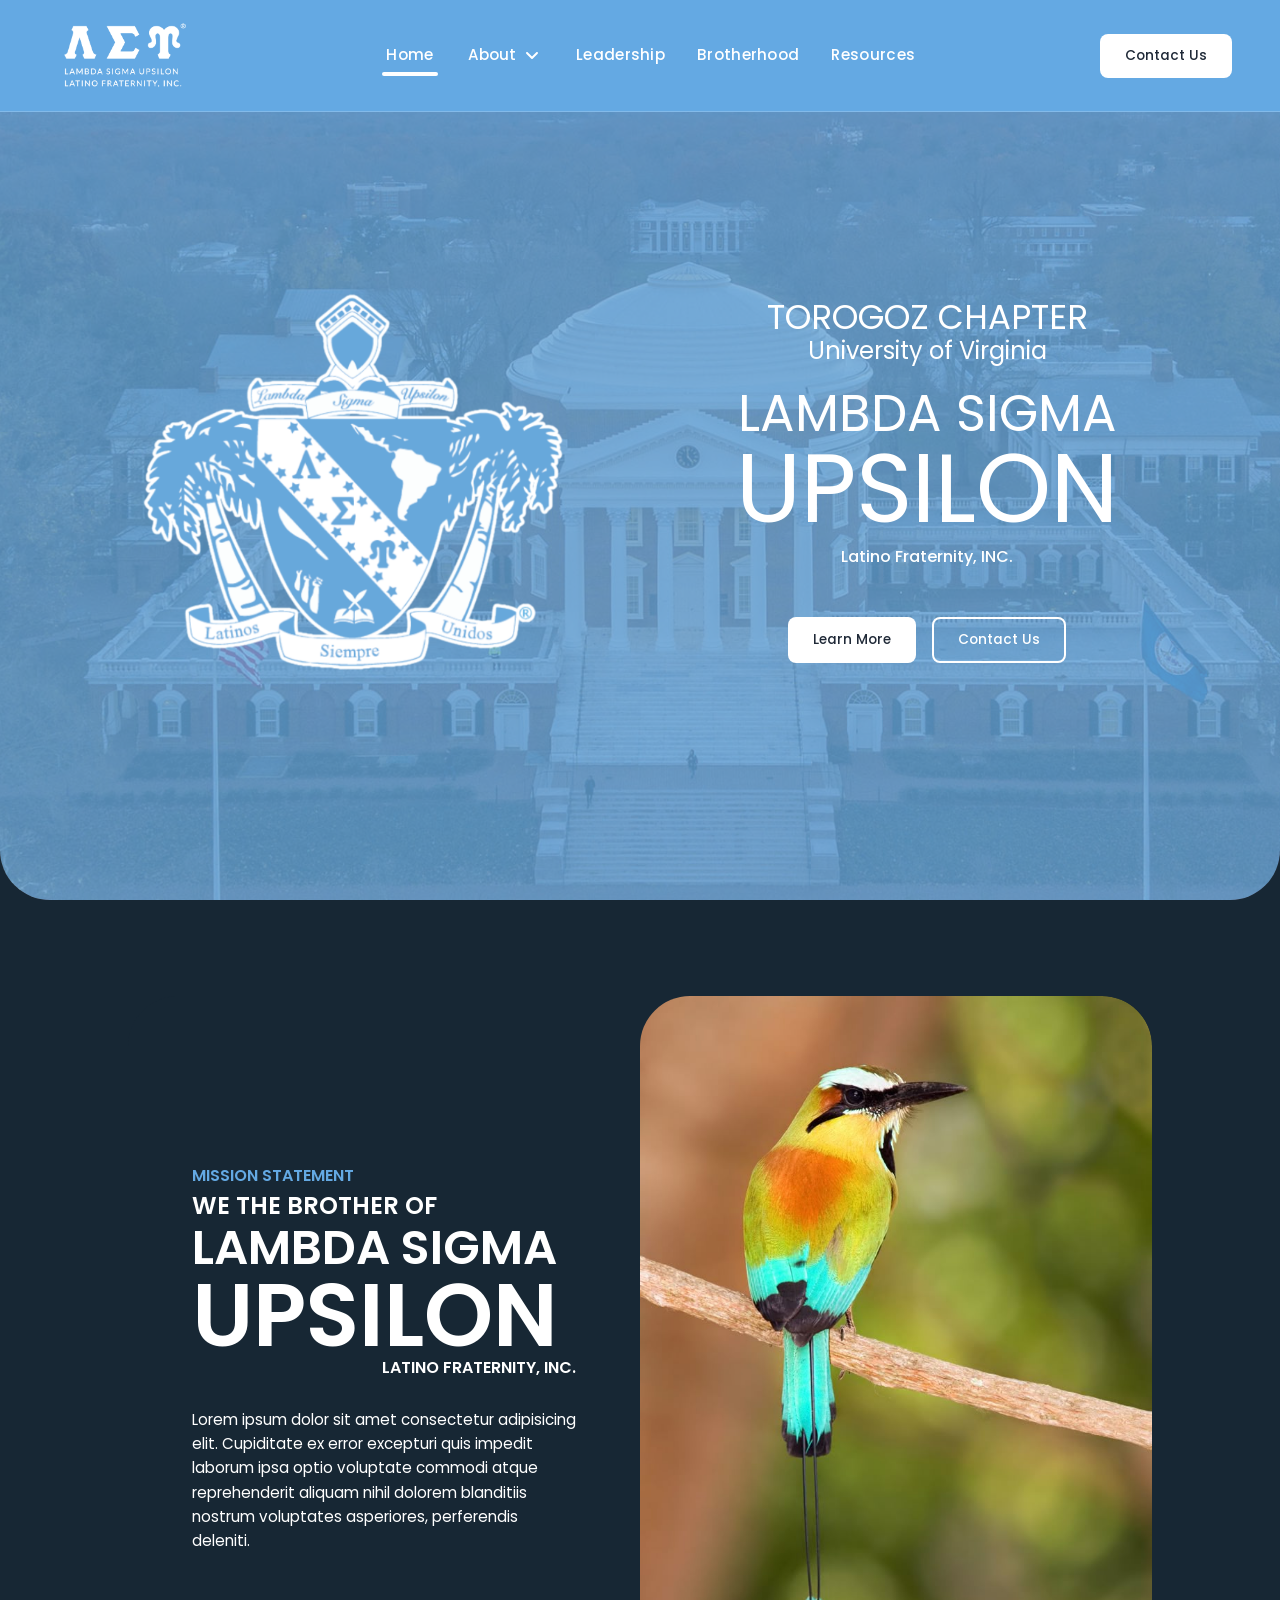
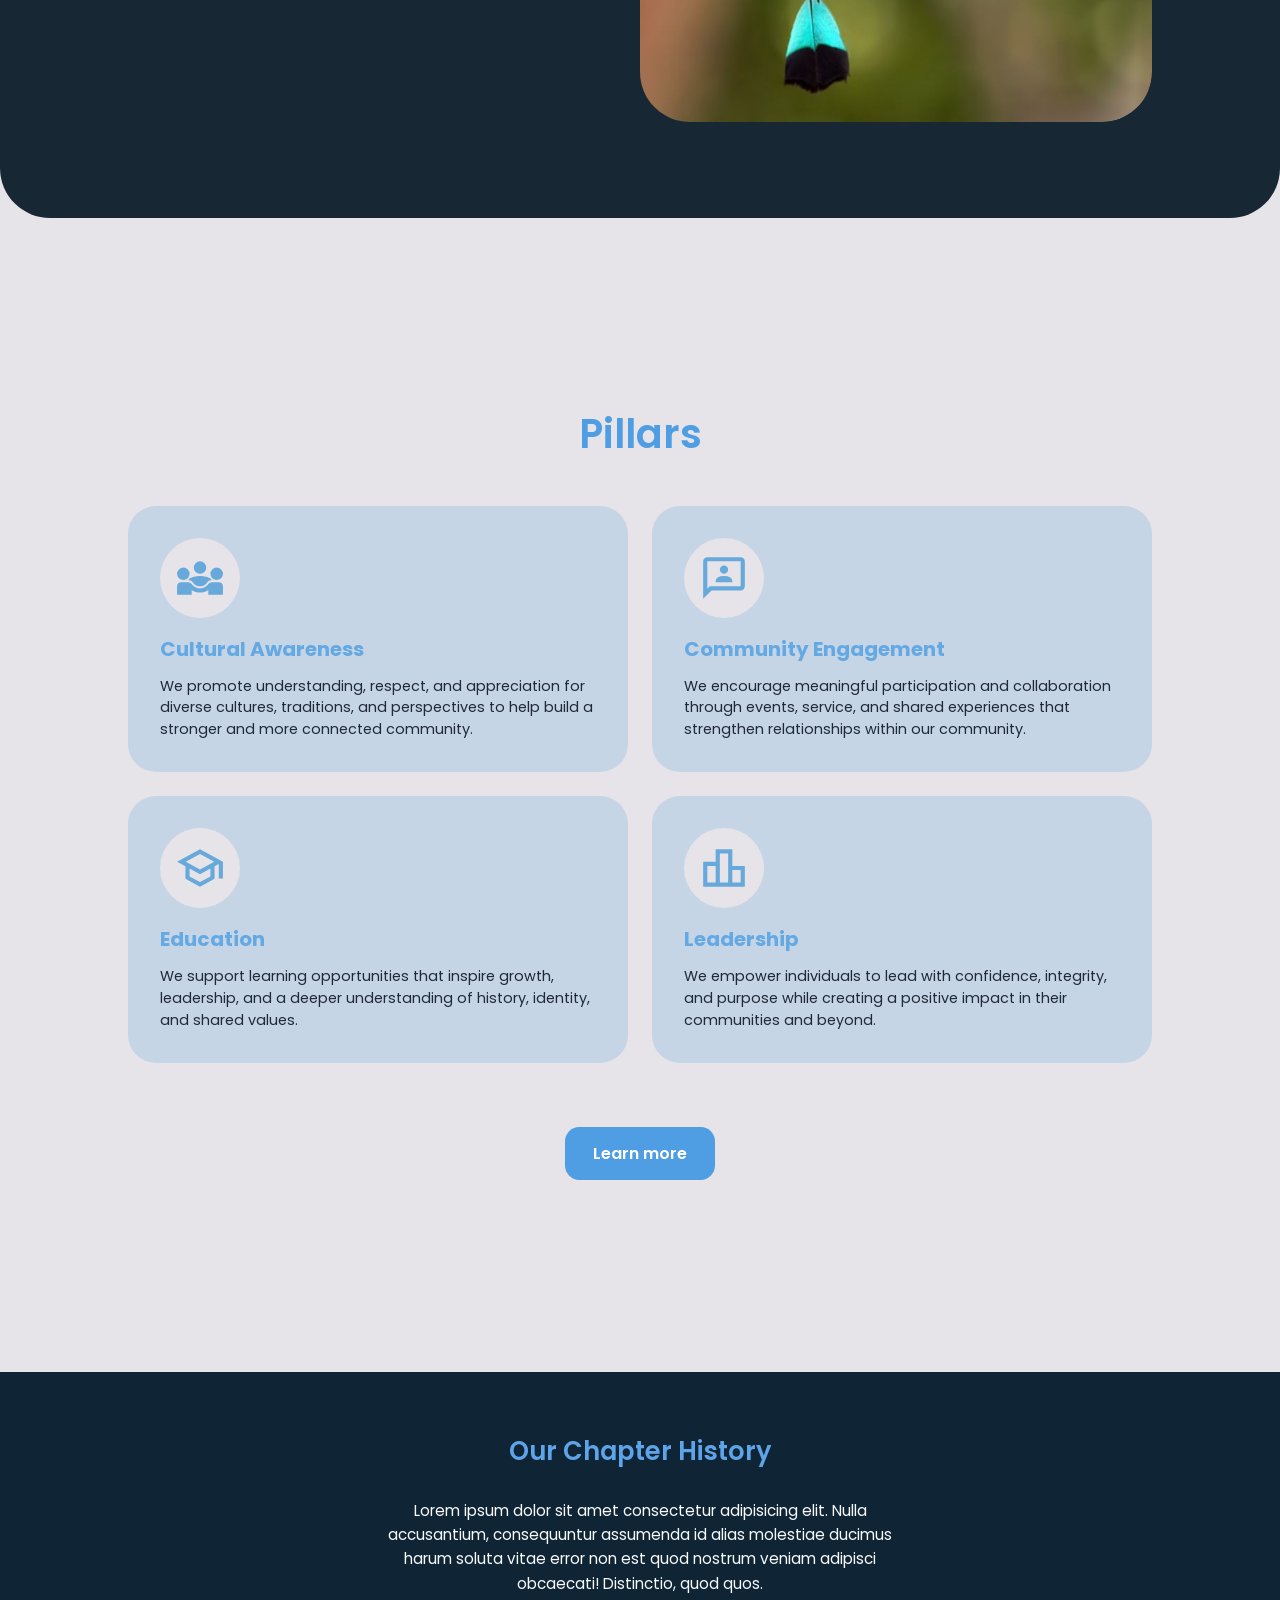
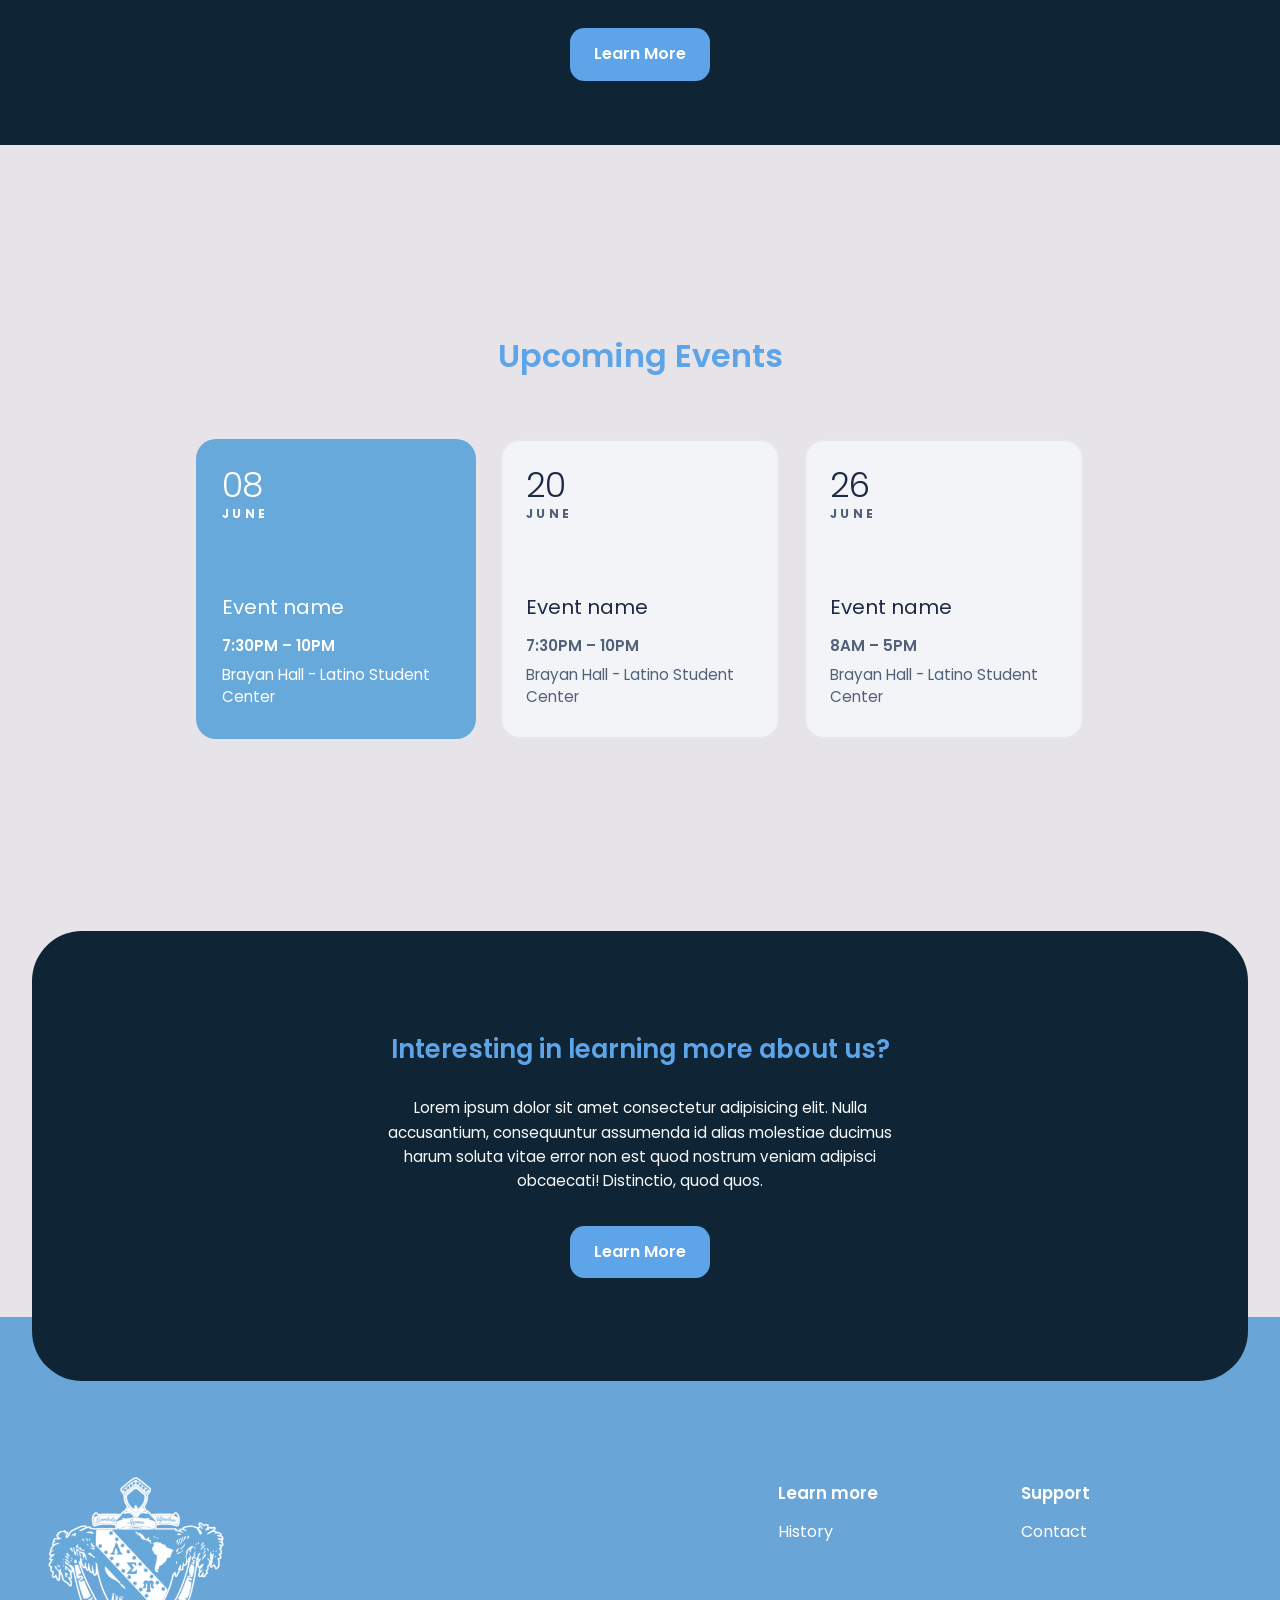
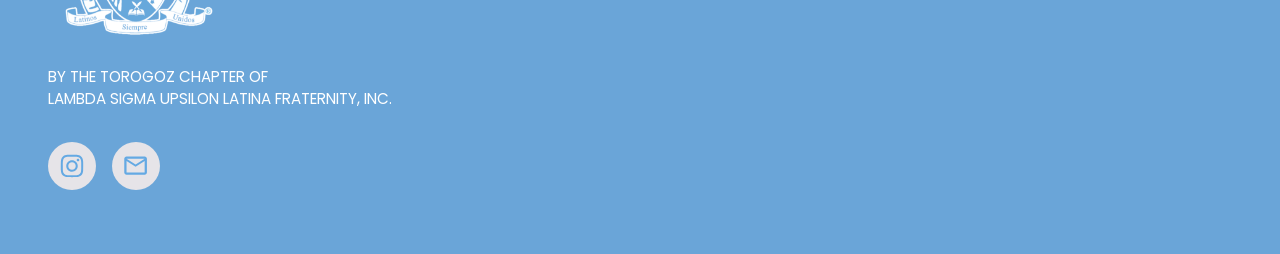
==== commit 4ffed6ae: "debuging" ====
--- a/index.html
+++ b/index.html
@@ -338,8 +338,7 @@
     </div>
   </footer>
 
-  <script src="scripts/header.js"></script>
-  <script src="scripts/hero.js"></script>
+  <script src="scripts/all.js"></script>
   <script src="scripts/footer.js"></script>
 
 </body>
--- a/styles/header.css
+++ b/styles/header.css
@@ -11,16 +11,9 @@
   background-color: var(--color-primary);
   border-bottom: 1px solid var(--color-border);
   transition: transform 0.4s cubic-bezier(0.4, 0, 0.2, 1);
-}
-
-.site-header {
   width: 100%;
   max-width: 100%;
   overflow-x: clip;
-}
-
-.site-nav {
-  max-width: 100%;
 }
 
 .site-header--hidden {
@@ -65,18 +58,23 @@
   background: transparent;
   color: var(--color-text-inverse);
   cursor: pointer;
+  -webkit-appearance: none;
+  appearance: none;
+  touch-action: manipulation;
 }
 
 .site-header__menu-button svg {
   width: 2rem;
   height: 2rem;
   fill: currentColor;
+  pointer-events: none;
 }
 
 .site-nav {
   flex: 1;
   display: flex;
   justify-content: center;
+  max-width: 100%;
 }
 
 .site-nav__list {
@@ -112,7 +110,7 @@
   left: 0;
   bottom: -0.1rem;
   width: 100%;
-  height: 2.25px;
+  height: 4px;
   background-color: currentColor;
   border-radius: 999px;
 }
@@ -221,15 +219,15 @@
   display: none;
 }
 
+.site-nav__toggle {
+  touch-action: manipulation;
+}
+
 @media (max-width: 980px) {
   .site-header {
-    position: fixed;
-    inset: 0 0 auto 0;
     min-height: 5.5rem;
-    padding: 0;
-    display: grid;
+    padding: 0 1rem;
     grid-template-columns: 48px 1fr 48px;
-    align-items: center;
     gap: 0;
   }
 
@@ -239,14 +237,18 @@
     justify-content: center;
     width: 48px;
     height: 48px;
-    margin-left: 1rem;
+    grid-column: 1;
+    margin: 0;
+    position: relative;
+    z-index: 20;
   }
 
   .site-header__mobile-right {
     display: block;
     width: 48px;
     height: 48px;
-    margin-right: 1rem;
+    grid-column: 3;
+    margin: 0;
   }
 
   .site-header__brand {
@@ -256,6 +258,9 @@
     align-items: center;
     justify-content: center;
     margin: 0;
+    position: relative;
+    z-index: 1;
+    pointer-events: none;
   }
 
   .site-logo {
@@ -264,6 +269,7 @@
     justify-content: center;
     margin: 0 auto;
     padding: 0;
+    pointer-events: auto;
   }
 
   .site-logo__image {
@@ -283,6 +289,8 @@
     background: transparent;
     color: var(--color-text-inverse);
     cursor: pointer;
+    position: relative;
+    z-index: 30;
   }
 
   .site-header__cta {
@@ -300,6 +308,7 @@
     background: var(--color-primary);
     border-bottom: 1px solid var(--color-border);
     transition: max-height 0.4s ease;
+    z-index: 10;
   }
 
   .site-header.is-menu-open .site-nav {
@@ -372,10 +381,4 @@
   .site-nav__item--mobile-cta .btn {
     width: 100%;
   }
-}
-
-@media (max-width: 640px) {
-  .site-header {
-    padding: 0;
-  }
 }
--- a/styles/main.css
+++ b/styles/main.css
@@ -10,6 +10,7 @@
   background-position: center;
   background-repeat: no-repeat;
   overflow: hidden;
+  touch-action: pan-y;
   border-bottom-left-radius: 3.125rem;
   border-bottom-right-radius: 3.125rem;
 }
@@ -19,6 +20,7 @@
   inset: 0;
   background: rgba(104, 169, 220, 0.8);
   opacity: 0;
+  pointer-events: none;
   transition: opacity 1s ease;
 }
 
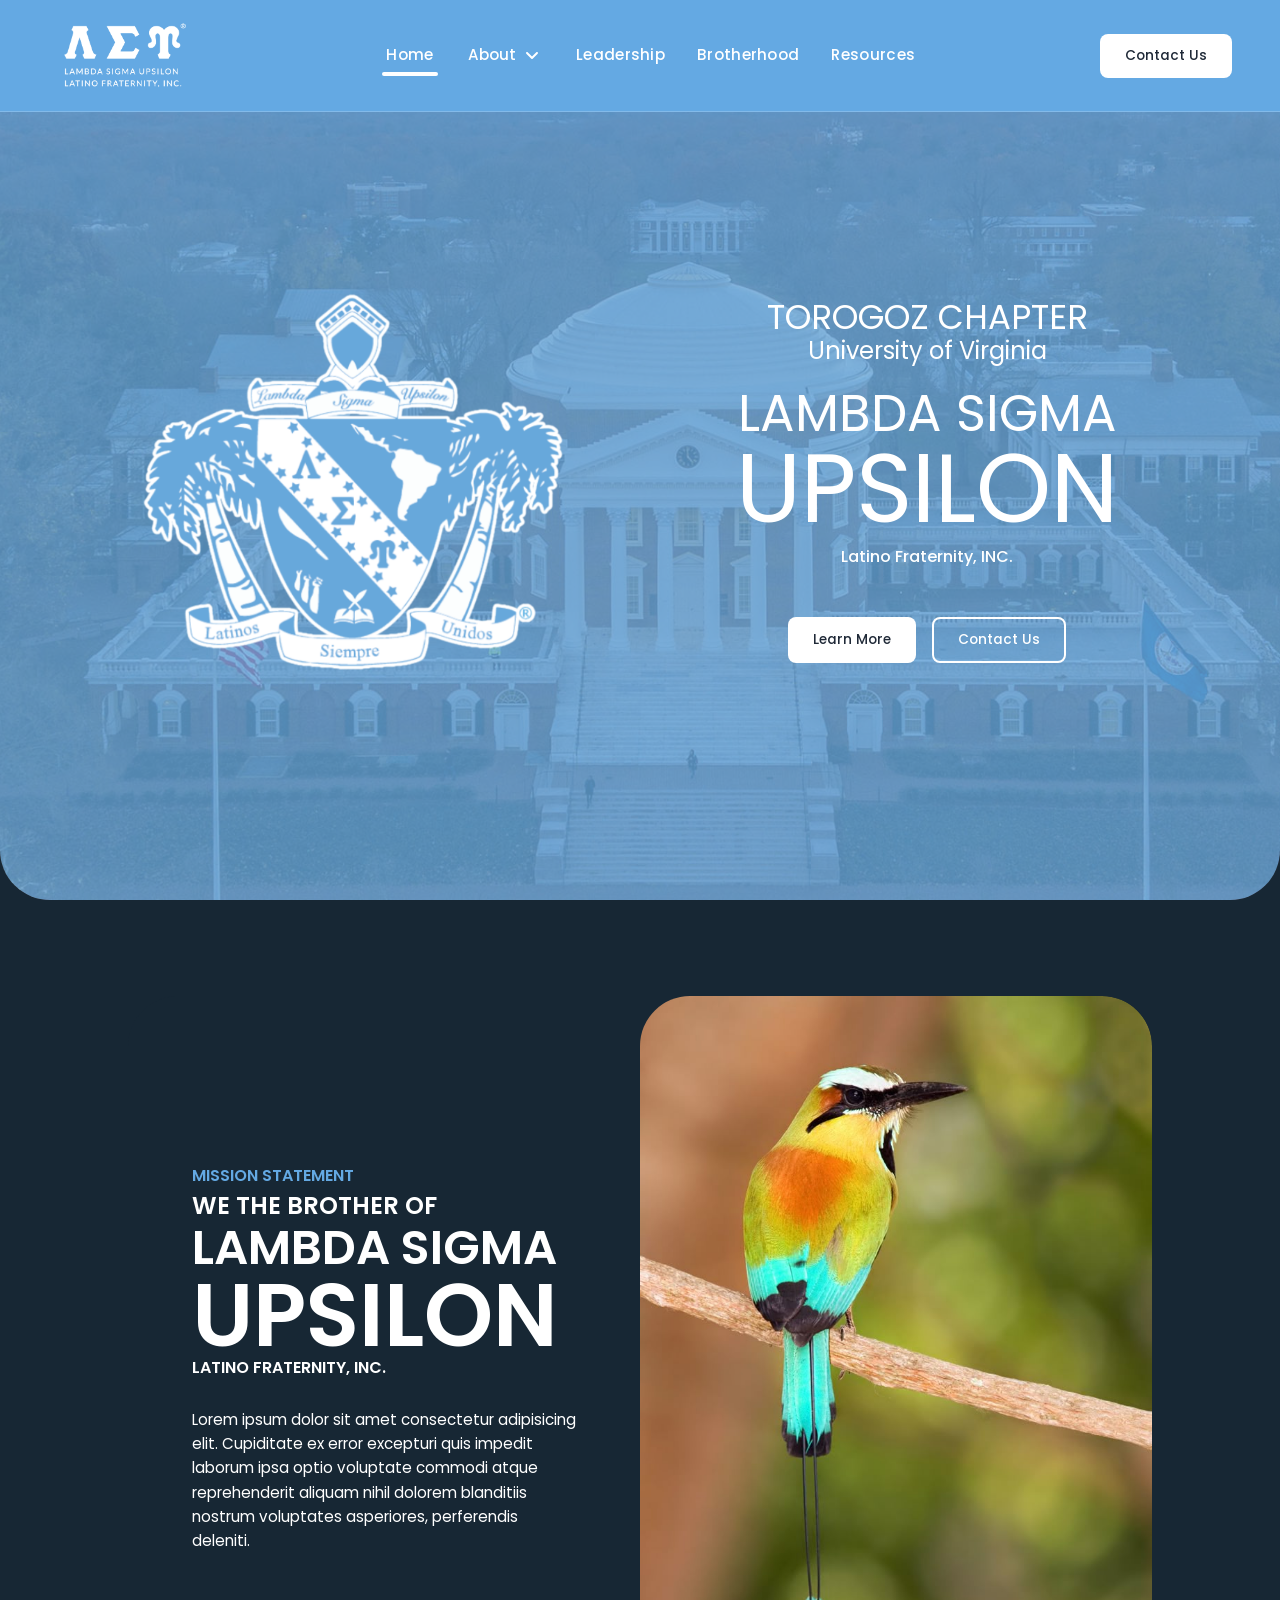
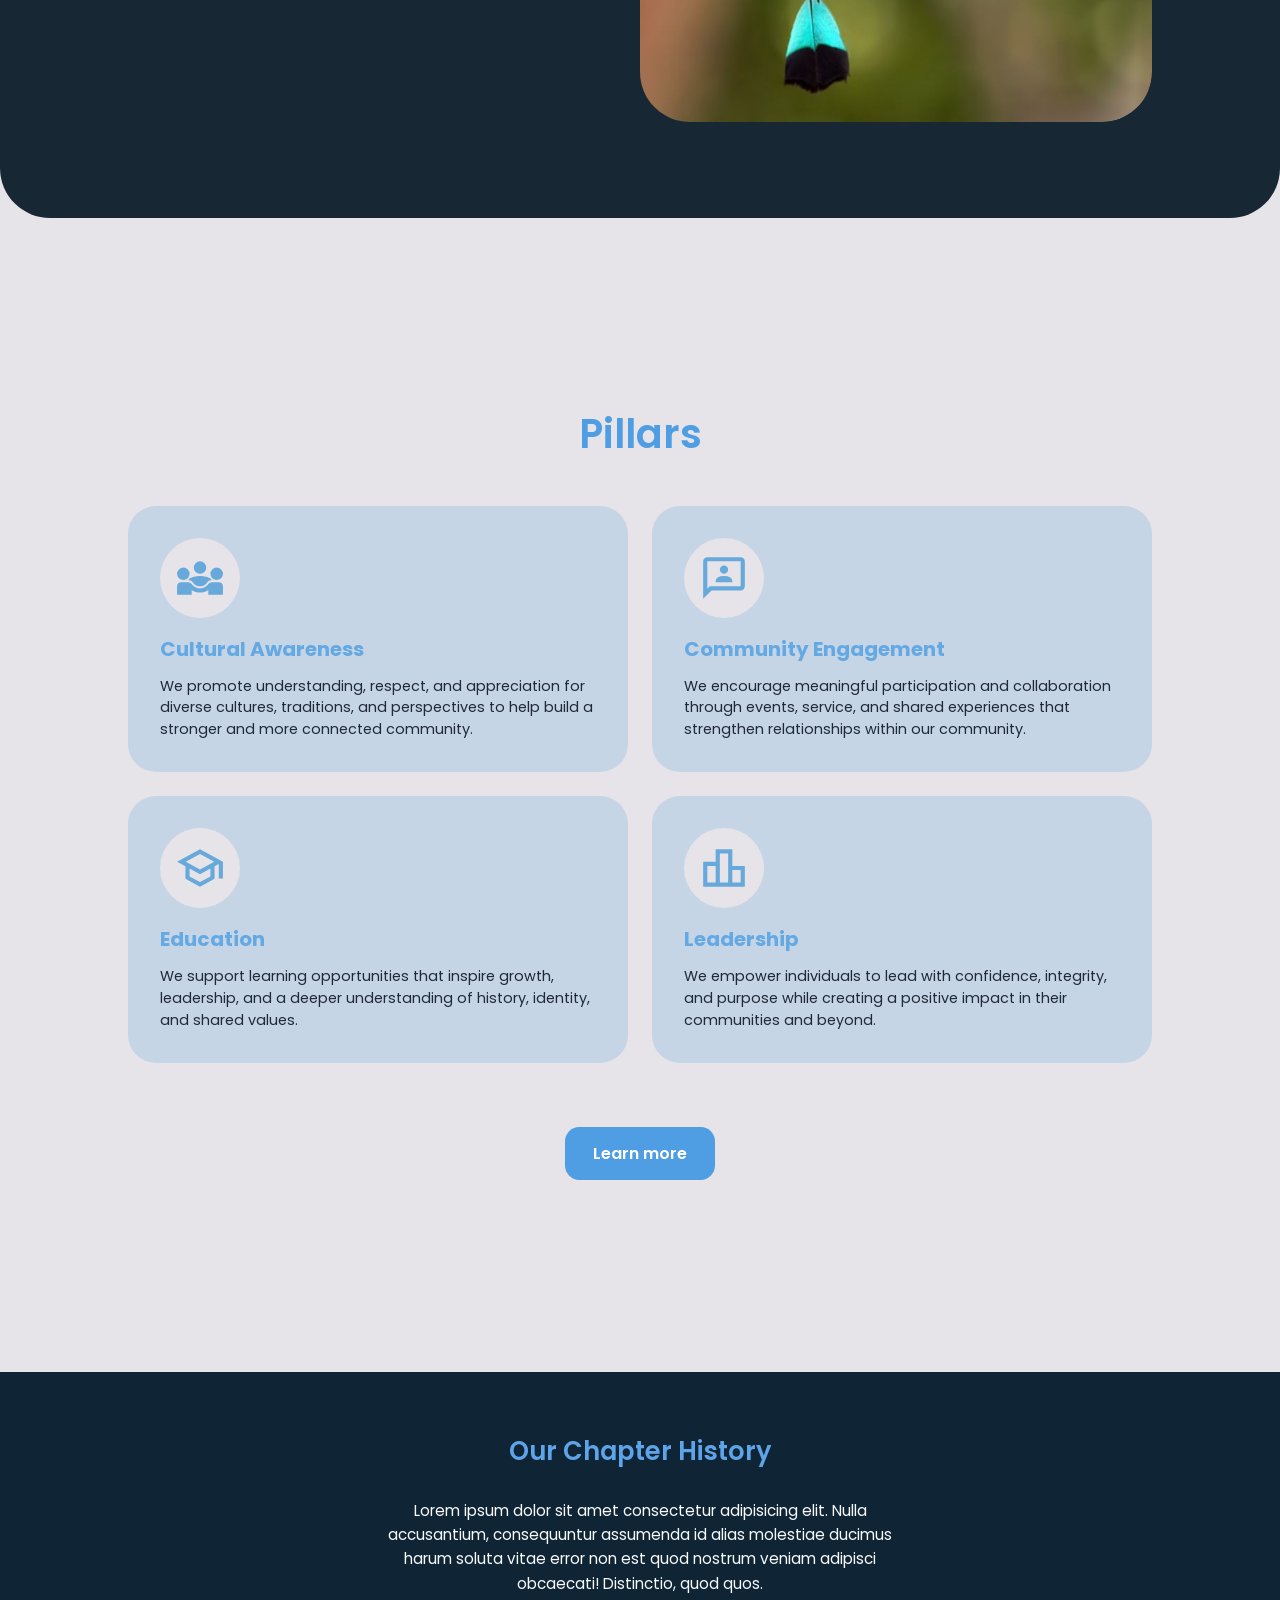
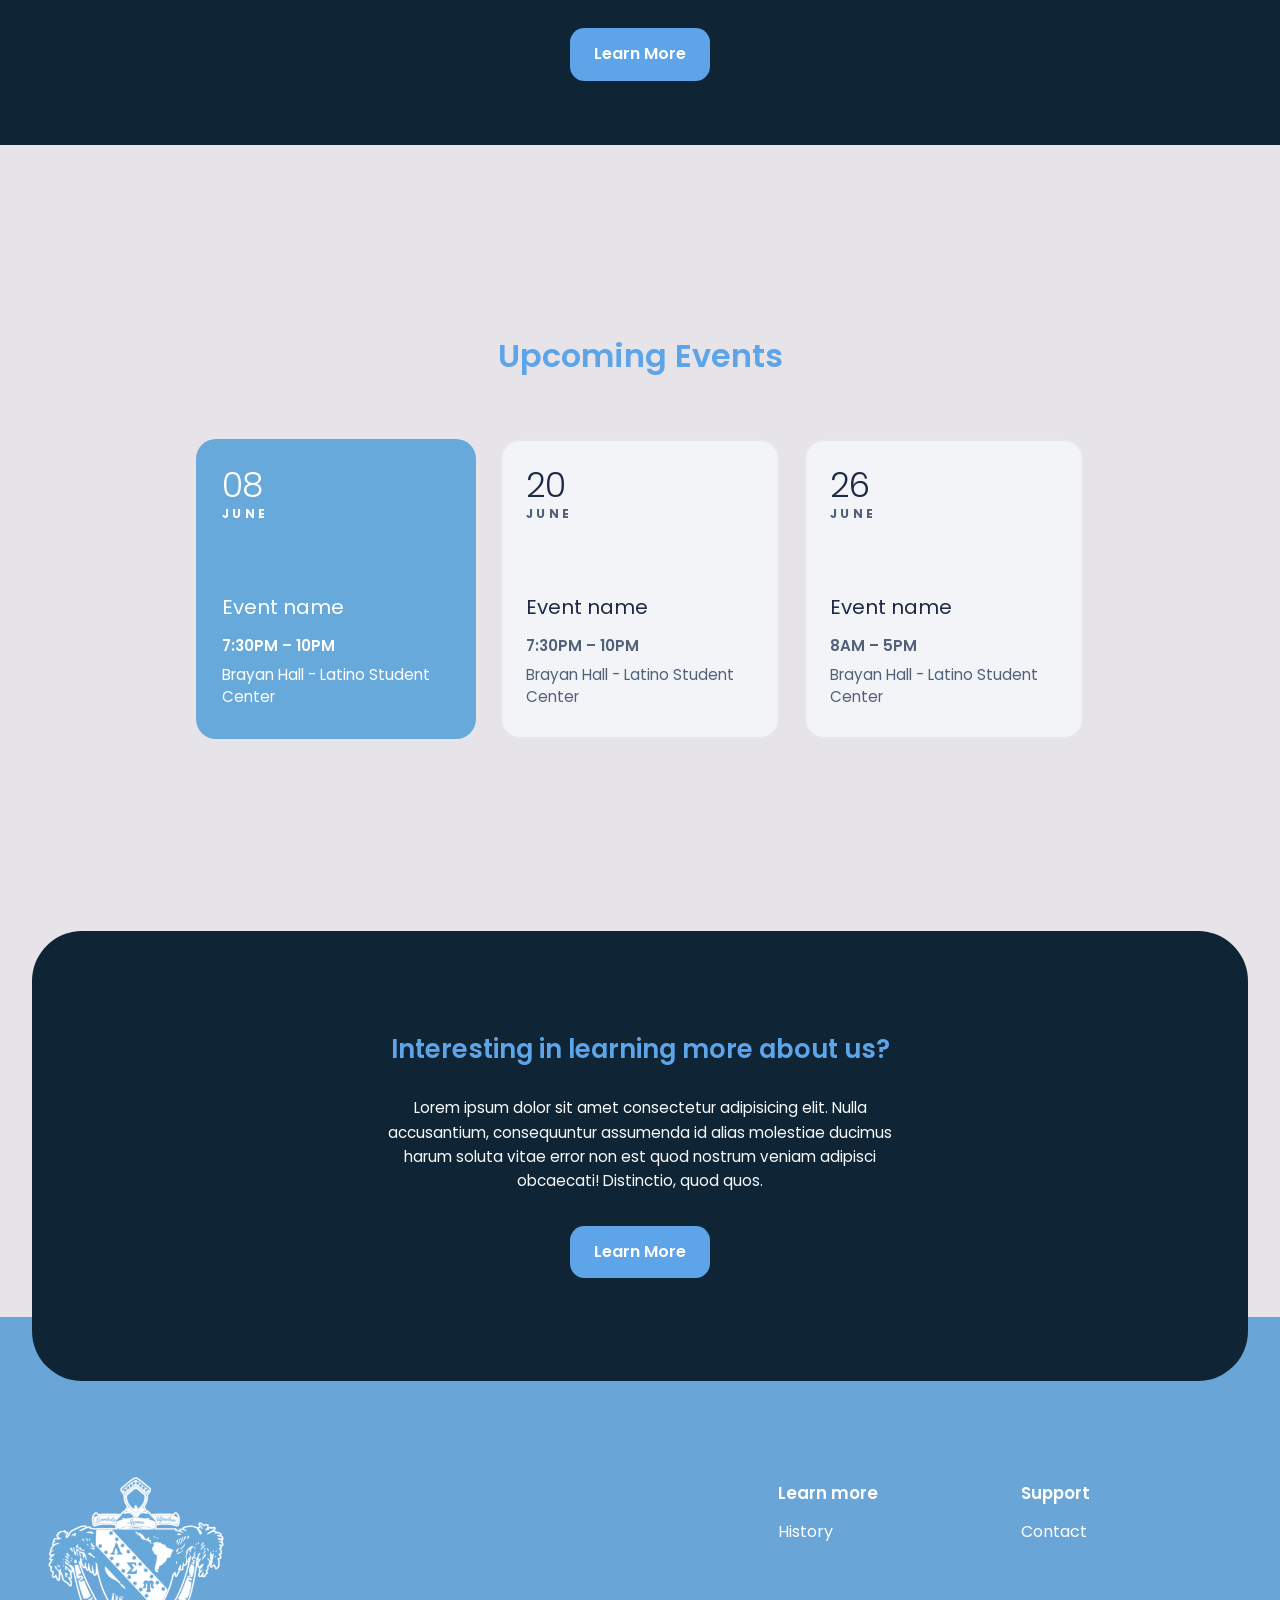
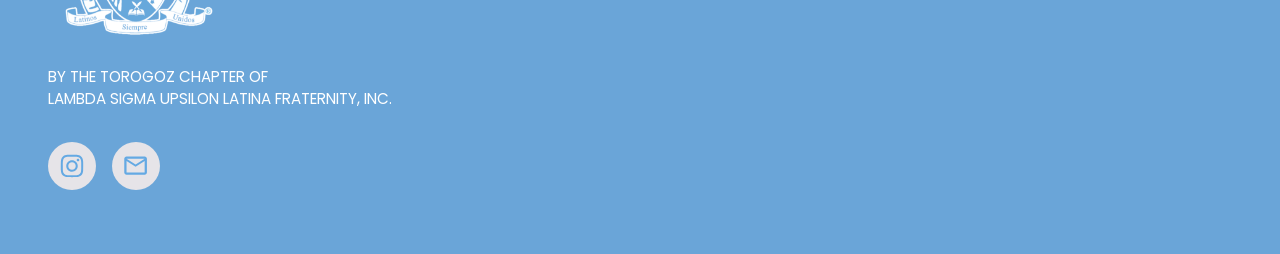
==== commit f3a8f777: "lsu history template" ====
--- a/index.html
+++ b/index.html
@@ -9,6 +9,7 @@
   <link rel="stylesheet" href="styles/header.css">
   <link rel="stylesheet" href="styles/base.css">
   <link rel="stylesheet" href="styles/main.css">
+  <link rel="stylesheet" href="styles/footer.css">
 
   <link rel="preconnect" href="https://fonts.googleapis.com">
   <link rel="preconnect" href="https://fonts.gstatic.com" crossorigin>
@@ -338,7 +339,8 @@
     </div>
   </footer>
 
-  <script src="scripts/all.js"></script>
+  <script src="scripts/header.js"></script>
+  <script src="scripts/animation.js"></script>
   <script src="scripts/footer.js"></script>
 
 </body>
--- a/styles/header.css
+++ b/styles/header.css
@@ -13,7 +13,6 @@
   transition: transform 0.4s cubic-bezier(0.4, 0, 0.2, 1);
   width: 100%;
   max-width: 100%;
-  overflow-x: clip;
 }
 
 .site-header--hidden {
@@ -260,7 +259,7 @@
     margin: 0;
     position: relative;
     z-index: 1;
-    pointer-events: none;
+    min-width: 0;
   }
 
   .site-logo {
@@ -269,7 +268,6 @@
     justify-content: center;
     margin: 0 auto;
     padding: 0;
-    pointer-events: auto;
   }
 
   .site-logo__image {
@@ -298,28 +296,38 @@
   }
 
   .site-nav {
-    position: absolute;
-    top: 100%;
+    position: fixed;
+    top: 5.5rem;
     left: 0;
     right: 0;
+    bottom: 0;
     display: block;
-    max-height: 0;
-    overflow: hidden;
-    background: var(--color-primary);
-    border-bottom: 1px solid var(--color-border);
-    transition: max-height 0.4s ease;
-    z-index: 10;
+    background: rgba(23, 39, 52, 0.98);
+    border-top: 1px solid var(--color-border);
+    padding: 0;
+    opacity: 0;
+    visibility: hidden;
+    pointer-events: none;
+    transform: translateY(-0.75rem);
+    transition: opacity 0.25s ease, visibility 0.25s ease, transform 0.25s ease;
+    overflow-y: auto;
+    -webkit-overflow-scrolling: touch;
   }
 
   .site-header.is-menu-open .site-nav {
-    max-height: 85vh;
+    opacity: 1;
+    visibility: visible;
+    pointer-events: auto;
+    transform: translateY(0);
   }
 
   .site-nav__list {
     flex-direction: column;
     align-items: stretch;
     gap: 0;
-    padding: 1rem 1rem 1.5rem;
+    padding: 1rem 1rem calc(2rem + env(safe-area-inset-bottom));
+    min-height: 100%;
+    flex-wrap: nowrap;
   }
 
   .site-nav__item {
@@ -357,7 +365,7 @@
     transform: none;
     max-height: 0;
     overflow: hidden;
-    transition: max-height 0.3s ease;
+    transition: max-height 0.3s ease, margin 0.3s ease;
   }
 
   .dropdown-menu::before {
@@ -381,4 +389,14 @@
   .site-nav__item--mobile-cta .btn {
     width: 100%;
   }
+}
+
+@media (max-width: 640px) {
+  .section-wrapper {
+    margin-top: -2rem;
+  }
+
+  .feature-highlight__second {
+    margin-bottom: -1rem;
+  }
 }
--- a/styles/base.css
+++ b/styles/base.css
@@ -38,7 +38,6 @@
 
 html,
 body {
-  overflow-x: hidden;
   width: 100%;
 }
 
@@ -68,6 +67,10 @@
   background-color: var(--color-surface);
   text-rendering: optimizeLegibility;
   overflow-x: hidden;
+}
+
+body.menu-open {
+  overflow: hidden;
 }
 
 img,
--- a/styles/main.css
+++ b/styles/main.css
@@ -1,15 +1,17 @@
 .hero {
   position: relative;
+  min-height: 100svh;
   min-height: 100vh;
   display: flex;
   align-items: center;
   justify-content: center;
   padding: 8rem 2rem 4rem;
+  width: 100%;
   background-image: url("../assets/images/hero-bg.jpg");
   background-size: cover;
   background-position: center;
   background-repeat: no-repeat;
-  overflow: hidden;
+  overflow: clip;
   touch-action: pan-y;
   border-bottom-left-radius: 3.125rem;
   border-bottom-right-radius: 3.125rem;
@@ -149,6 +151,7 @@
 .section-wrapper {
   padding: 0 8rem 6rem;
   padding-top: 12rem;
+  width: 100%;
   background: #172734;
   border-bottom-right-radius: 50px;
   border-bottom-left-radius: 50px;
@@ -258,7 +261,6 @@
   text-transform: uppercase;
   line-height: 1;
   margin-bottom: 2rem;
-  text-align: right;
 }
 
 .mission-section__text {
@@ -272,6 +274,7 @@
   min-height: auto;
   background-color: #E6E4E8;
   padding: 12rem 8rem;
+  width: 100%;
 }
 
 .pillars-section__title {
@@ -411,6 +414,7 @@
 .feature-highlight {
   background-color: #0f2434;
   padding: 4rem 2rem;
+  width: 100%;
 }
 
 .feature-highlight__inner {
@@ -492,6 +496,7 @@
 .events-section {
   margin: 4rem 0;
   padding: 8rem 4rem;
+  width: 100%;
   background-color: var(--color-surface);
 }
 
@@ -652,132 +657,6 @@
   transition-delay: 0.4s;
 }
 
-.site-footer {
-  background-color: #6aa5d8;
-  padding: 10rem 3rem 4rem;
-  color: #ffffff;
-  opacity: 0;
-  transform: translateY(120px);
-  transition: opacity 0.8s ease, transform 0.8s ease;
-}
-
-.site-footer.is-visible {
-  opacity: 1;
-  transform: translateY(0);
-}
-
-.site-footer__container {
-  display: grid;
-  grid-template-columns: minmax(0, 1.2fr) minmax(0, 0.8fr);
-  gap: 3rem;
-  align-items: start;
-}
-
-.site-footer__brand,
-.site-footer__nav {
-  opacity: 0;
-  transform: translateY(80px);
-  transition: opacity 0.6s ease, transform 0.6s ease;
-}
-
-.site-footer.is-visible .site-footer__brand {
-  opacity: 1;
-  transform: translateY(0);
-  transition-delay: 0.2s;
-}
-
-.site-footer.is-visible .site-footer__nav {
-  opacity: 1;
-  transform: translateY(0);
-  transition-delay: 0.4s;
-}
-
-.site-footer__brand {
-  max-width: 28rem;
-}
-
-.site-footer__logo-link {
-  display: inline-block;
-  margin-bottom: 1.5rem;
-}
-
-.site-footer__logo {
-  width: 11rem;
-  height: auto;
-  display: block;
-}
-
-.site-footer__description {
-  max-width: 24rem;
-  font-size: 0.95rem;
-  line-height: 1.45;
-  font-weight: 400;
-  text-transform: uppercase;
-}
-
-.site-footer__socials {
-  display: flex;
-  align-items: center;
-  gap: 1rem;
-  margin-top: 2rem;
-}
-
-.site-footer__social-link {
-  display: inline-flex;
-  align-items: center;
-  justify-content: center;
-  background-color: var(--color-surface);
-  border-radius: 50%;
-  width: 3rem;
-  height: 3rem;
-  color: #ffffff;
-}
-
-.site-footer__social-link svg {
-  width: 2rem;
-  height: 2rem;
-  fill: var(--color-primary);
-}
-
-.site-footer__social-link:nth-child(2) svg {
-  width: 1.7rem;
-  height: 1.7rem;
-}
-
-.site-footer__social-link:focus-visible,
-.site-footer__nav a:focus-visible {
-  outline: 2px solid #ffffff;
-  outline-offset: 4px;
-}
-
-.site-footer__nav {
-  display: grid;
-  grid-template-columns: repeat(2, minmax(120px, 1fr));
-  gap: 2rem;
-  margin-top: 0.25rem;
-}
-
-.site-footer__column {
-  display: flex;
-  flex-direction: column;
-  gap: 1rem;
-}
-
-.site-footer__column span {
-  font-size: 1.05rem;
-  font-weight: 600;
-}
-
-.site-footer__nav a {
-  color: #ffffff;
-  text-decoration: none;
-  font-size: 1rem;
-  line-height: 1.2;
-}
-
-.site-footer__nav a:hover {
-  text-decoration: underline;
-}
 
 @media (max-width: 1200px) {
 
@@ -1023,4 +902,37 @@
     grid-template-columns: 1fr;
     gap: 1.5rem;
   }
+}
+
+.hero,
+.section-wrapper,
+.mission-section,
+.mission-section__content,
+.mission-section__media,
+.pillars-section,
+.feature-highlight,
+.events-section,
+.feature-highlight__second,
+.site-footer {
+  max-width: 100%;
+  overflow-x: clip;
+}
+
+.events-section__container,
+.pillars-section__container,
+.feature-highlight__inner,
+.site-footer__container {
+  min-width: 0;
+}
+
+@media (max-width: 980px) {
+
+  .hero,
+  .section-wrapper,
+  .pillars-section,
+  .feature-highlight,
+  .events-section,
+  .site-footer {
+    overflow: visible;
+  }
 }
--- a/styles/footer.css
+++ b/styles/footer.css
@@ -0,0 +1,407 @@
+.site-footer {
+  background-color: #6aa5d8;
+  padding: 10rem 3rem 4rem;
+  width: 100%;
+  color: #ffffff;
+  opacity: 0;
+  transform: translateY(120px);
+  transition: opacity 0.8s ease, transform 0.8s ease;
+}
+
+.site-footer.is-visible {
+  opacity: 1;
+  transform: translateY(0);
+}
+
+.site-footer__container {
+  display: grid;
+  grid-template-columns: minmax(0, 1.2fr) minmax(0, 0.8fr);
+  gap: 3rem;
+  align-items: start;
+}
+
+.site-footer__brand,
+.site-footer__nav {
+  opacity: 0;
+  transform: translateY(80px);
+  transition: opacity 0.6s ease, transform 0.6s ease;
+}
+
+.site-footer.is-visible .site-footer__brand {
+  opacity: 1;
+  transform: translateY(0);
+  transition-delay: 0.2s;
+}
+
+.site-footer.is-visible .site-footer__nav {
+  opacity: 1;
+  transform: translateY(0);
+  transition-delay: 0.4s;
+}
+
+.site-footer__brand {
+  max-width: 28rem;
+}
+
+.site-footer__logo-link {
+  display: inline-block;
+  margin-bottom: 1.5rem;
+}
+
+.site-footer__logo {
+  width: 11rem;
+  height: auto;
+  display: block;
+}
+
+.site-footer__description {
+  max-width: 24rem;
+  font-size: 0.95rem;
+  line-height: 1.45;
+  font-weight: 400;
+  text-transform: uppercase;
+}
+
+.site-footer__socials {
+  display: flex;
+  align-items: center;
+  gap: 1rem;
+  margin-top: 2rem;
+}
+
+.site-footer__social-link {
+  display: inline-flex;
+  align-items: center;
+  justify-content: center;
+  background-color: var(--color-surface);
+  border-radius: 50%;
+  width: 3rem;
+  height: 3rem;
+  color: #ffffff;
+}
+
+.site-footer__social-link svg {
+  width: 2rem;
+  height: 2rem;
+  fill: var(--color-primary);
+}
+
+.site-footer__social-link:nth-child(2) svg {
+  width: 1.7rem;
+  height: 1.7rem;
+}
+
+.site-footer__social-link:focus-visible,
+.site-footer__nav a:focus-visible {
+  outline: 2px solid #ffffff;
+  outline-offset: 4px;
+}
+
+.site-footer__nav {
+  display: grid;
+  grid-template-columns: repeat(2, minmax(120px, 1fr));
+  gap: 2rem;
+  margin-top: 0.25rem;
+}
+
+.site-footer__column {
+  display: flex;
+  flex-direction: column;
+  gap: 1rem;
+}
+
+.site-footer__column span {
+  font-size: 1.05rem;
+  font-weight: 600;
+}
+
+.site-footer__nav a {
+  color: #ffffff;
+  text-decoration: none;
+  font-size: 1rem;
+  line-height: 1.2;
+}
+
+.site-footer__nav a:hover {
+  text-decoration: underline;
+}
+
+
+@media (max-width: 1200px) {
+
+  .section-wrapper,
+  .pillars-section,
+  .events-section {
+    padding-left: 4rem;
+    padding-right: 4rem;
+  }
+}
+
+@media (max-width: 980px) {
+  .hero {
+    min-height: auto;
+    padding: 8rem 1.5rem 3rem;
+  }
+
+  .hero__content {
+    grid-template-columns: 1fr;
+    text-align: center;
+    gap: 2rem;
+  }
+
+  .hero__image {
+    width: min(18rem, 80%);
+  }
+
+  .section-wrapper {
+    padding: 10rem 2rem 4rem;
+    margin-top: -4rem;
+  }
+
+  .mission-section {
+    grid-template-columns: 1fr;
+    min-height: auto;
+  }
+
+  .mission-section__content {
+    padding: 2.5rem 2rem;
+    order: 1;
+  }
+
+  .mission-section__media {
+    min-height: 360px;
+    order: 2;
+  }
+
+  .mission-section__text--1 {
+    font-size: 2.3rem;
+  }
+
+  .mission-section__text--2 {
+    font-size: 4rem;
+  }
+
+  .pillars-section {
+    padding: 6rem 2rem;
+  }
+
+  .pillars-grid {
+    grid-template-columns: 1fr;
+  }
+
+  .pillar-card {
+    min-height: auto;
+  }
+
+  .feature-highlight {
+    padding: 4rem 1.5rem;
+  }
+
+  .feature-highlight__inner {
+    max-width: 100%;
+  }
+
+  .events-section {
+    padding: 6rem 2rem;
+  }
+
+  .feature-highlight__second {
+    margin: 0 1rem -3rem;
+    min-height: auto;
+    padding: 3rem 1.5rem;
+    border-radius: 2rem;
+  }
+
+  .site-footer {
+    padding: 8rem 2rem 3rem;
+  }
+
+  .site-footer__container {
+    grid-template-columns: 1fr;
+  }
+
+  .site-footer__nav {
+    grid-template-columns: repeat(2, minmax(0, 1fr));
+  }
+}
+
+@media (max-width: 640px) {
+  .hero {
+    padding: 7rem 1rem 2.5rem;
+    border-bottom-left-radius: 2rem;
+    border-bottom-right-radius: 2rem;
+  }
+
+  .hero__eyebrow {
+    font-size: 1.25rem;
+    line-height: 1.3;
+  }
+
+  .hero__sub-eyebrow {
+    font-size: 1rem;
+  }
+
+  .hero__title {
+    font-size: 2rem;
+  }
+
+  .hero__subtitle {
+    font-size: 3rem;
+  }
+
+  .hero__actions {
+    flex-direction: column;
+    width: 100%;
+  }
+
+  .hero__actions .btn {
+    width: 100%;
+  }
+
+  .section-wrapper {
+    padding: 8rem 1rem 3rem;
+    border-bottom-right-radius: 2rem;
+    border-bottom-left-radius: 2rem;
+  }
+
+  .mission-section {
+    border-radius: 2rem;
+  }
+
+  .mission-section__content {
+    padding: 2rem 1.25rem;
+  }
+
+  .mission-section__media {
+    min-height: 280px;
+  }
+
+  .mission-section__image {
+    object-position: center top;
+  }
+
+  .mission-section__title--sub {
+    font-size: 1.2rem;
+  }
+
+  .mission-section__text--1 {
+    font-size: 1.8rem;
+  }
+
+  .mission-section__text--2 {
+    font-size: 3rem;
+  }
+
+  .mission-section__text--3 {
+    font-size: 0.85rem;
+    text-align: left;
+  }
+
+  .pillars-section {
+    padding: 4rem 1rem;
+  }
+
+  .pillars-section__title {
+    font-size: 2rem;
+  }
+
+  .pillar-card {
+    padding: 1.5rem;
+    border-radius: 1.25rem;
+  }
+
+  .pillar-card__icon--wrapper {
+    width: 64px;
+    height: 64px;
+  }
+
+  .pillar-card__icon {
+    width: 38px;
+    height: 38px;
+  }
+
+  .feature-highlight {
+    padding: 3rem 1rem;
+  }
+
+  .feature-highlight__title {
+    font-size: 1.4rem;
+  }
+
+  .feature-highlight__text {
+    font-size: 0.95rem;
+  }
+
+  .events-section {
+    padding: 4rem 1rem;
+    margin: 2rem 0;
+  }
+
+  .events-grid {
+    grid-template-columns: 1fr;
+  }
+
+  .event-card {
+    min-height: auto;
+  }
+
+  .event-card__title {
+    max-width: 100%;
+  }
+
+  .feature-highlight__second {
+    margin: 0 1rem -2rem;
+  }
+
+  .site-footer {
+    padding: 6rem 1rem 2.5rem;
+  }
+
+  .site-footer__logo {
+    width: 8rem;
+  }
+
+  .site-footer__description {
+    min-width: 0;
+    max-width: 100%;
+    font-size: 0.9rem;
+  }
+
+  .site-footer__nav {
+    grid-template-columns: 1fr;
+    gap: 1.5rem;
+  }
+}
+
+.hero,
+.section-wrapper,
+.mission-section,
+.mission-section__content,
+.mission-section__media,
+.pillars-section,
+.feature-highlight,
+.events-section,
+.feature-highlight__second,
+.site-footer {
+  max-width: 100%;
+  overflow-x: clip;
+}
+
+.events-section__container,
+.pillars-section__container,
+.feature-highlight__inner,
+.site-footer__container {
+  min-width: 0;
+}
+
+@media (max-width: 980px) {
+
+  .hero,
+  .section-wrapper,
+  .pillars-section,
+  .feature-highlight,
+  .events-section,
+  .site-footer {
+    overflow: visible;
+  }
+}
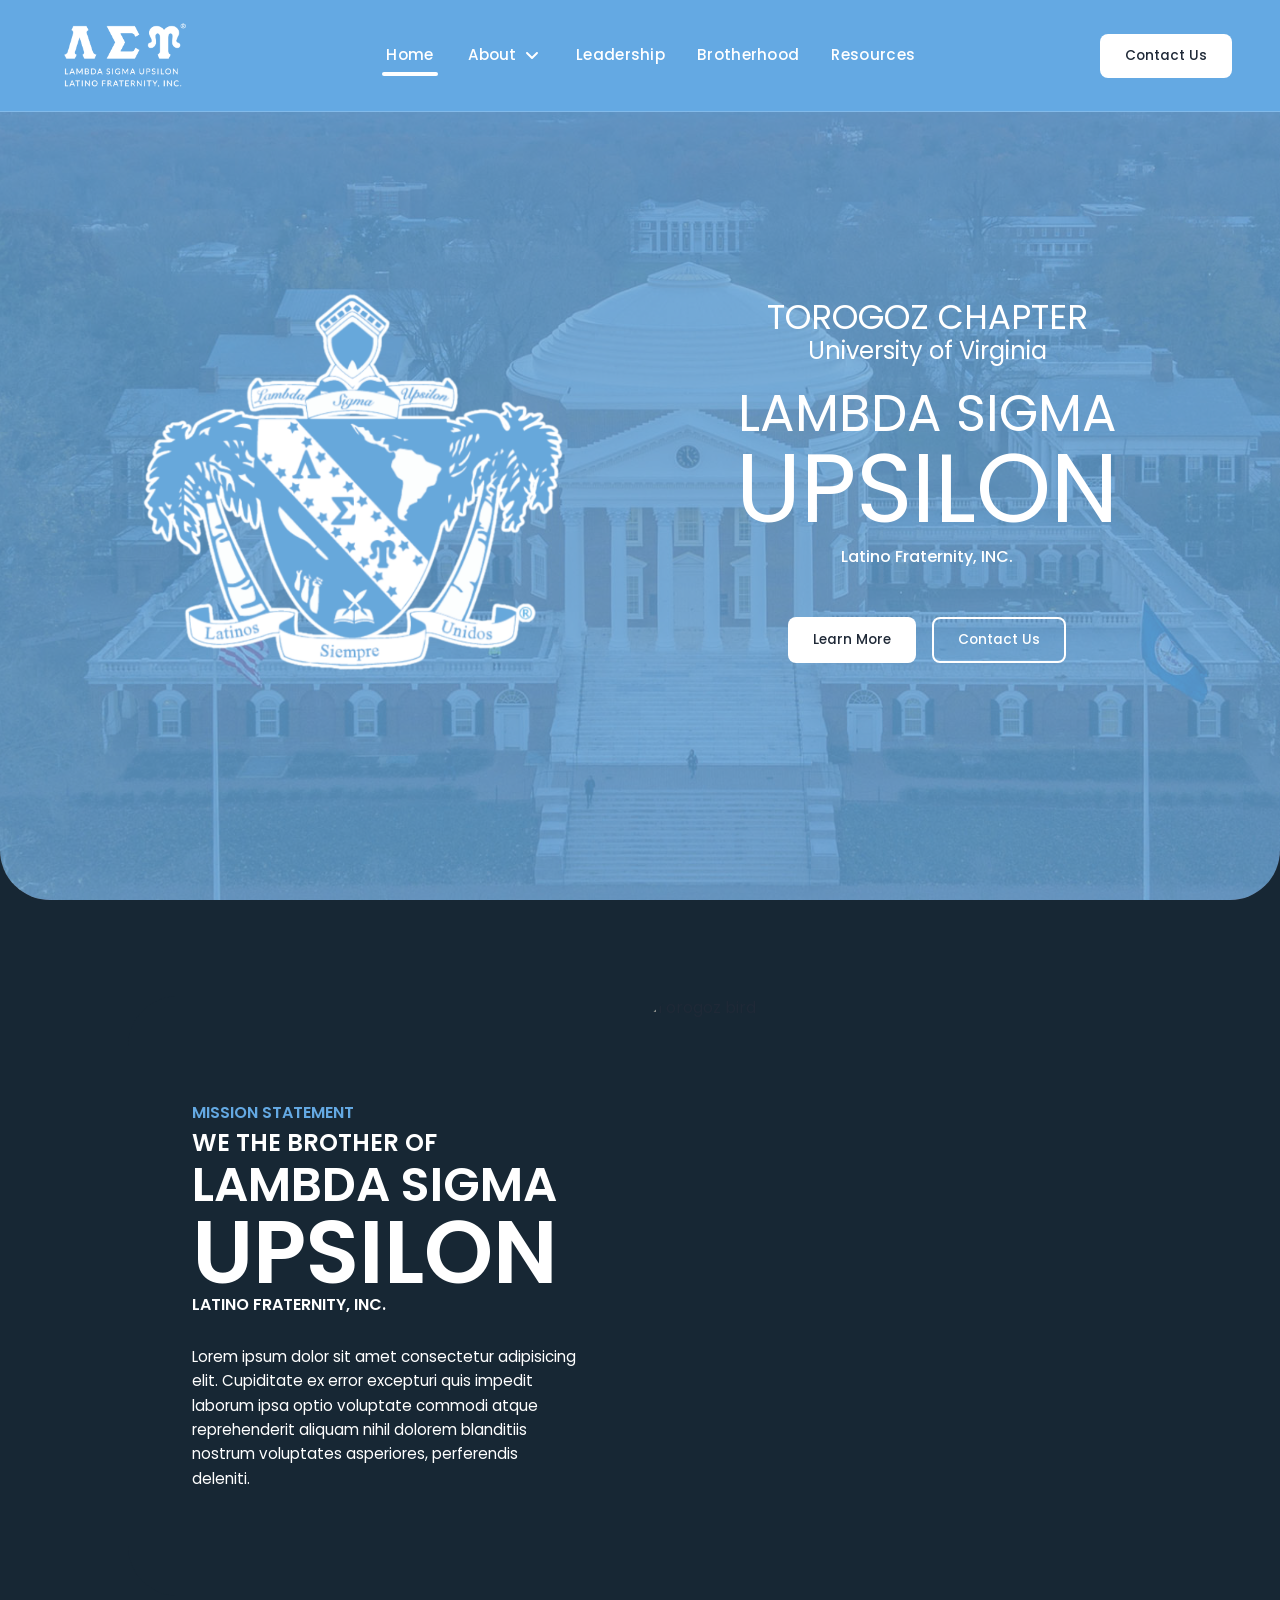
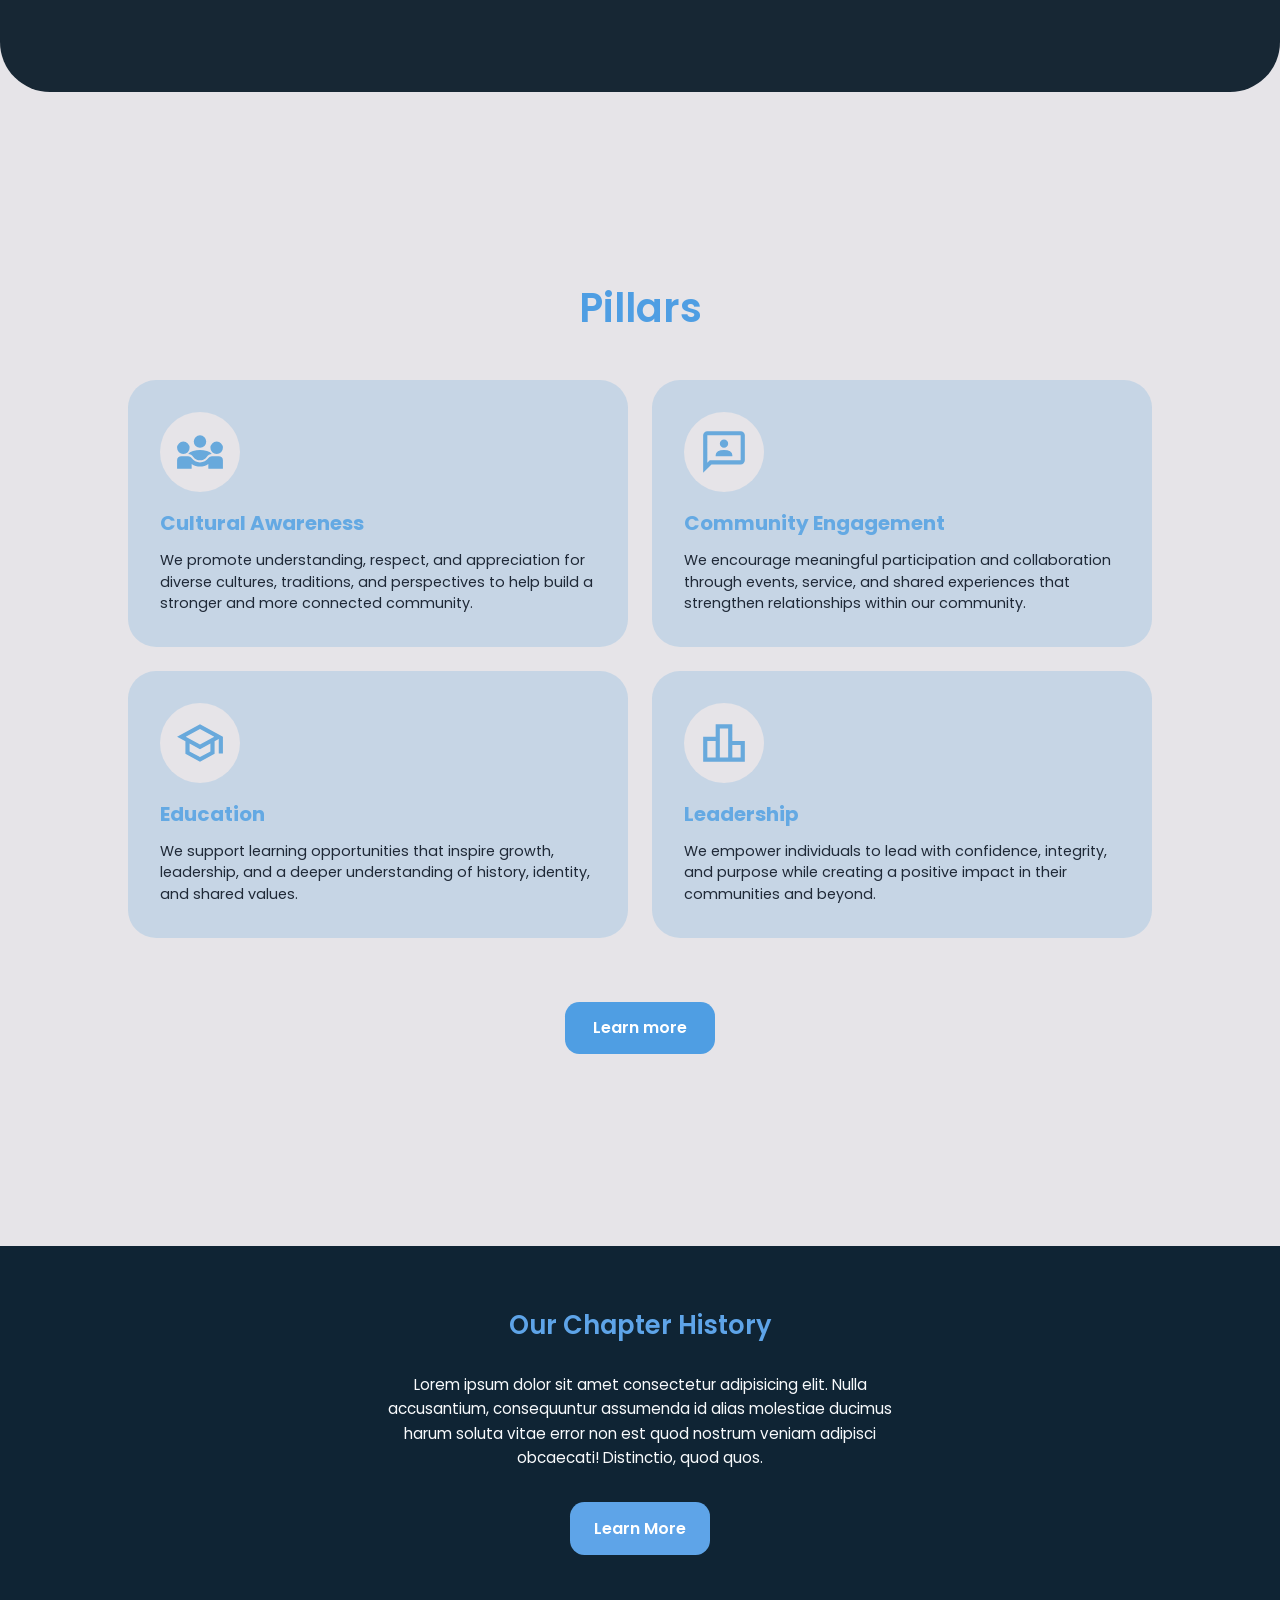
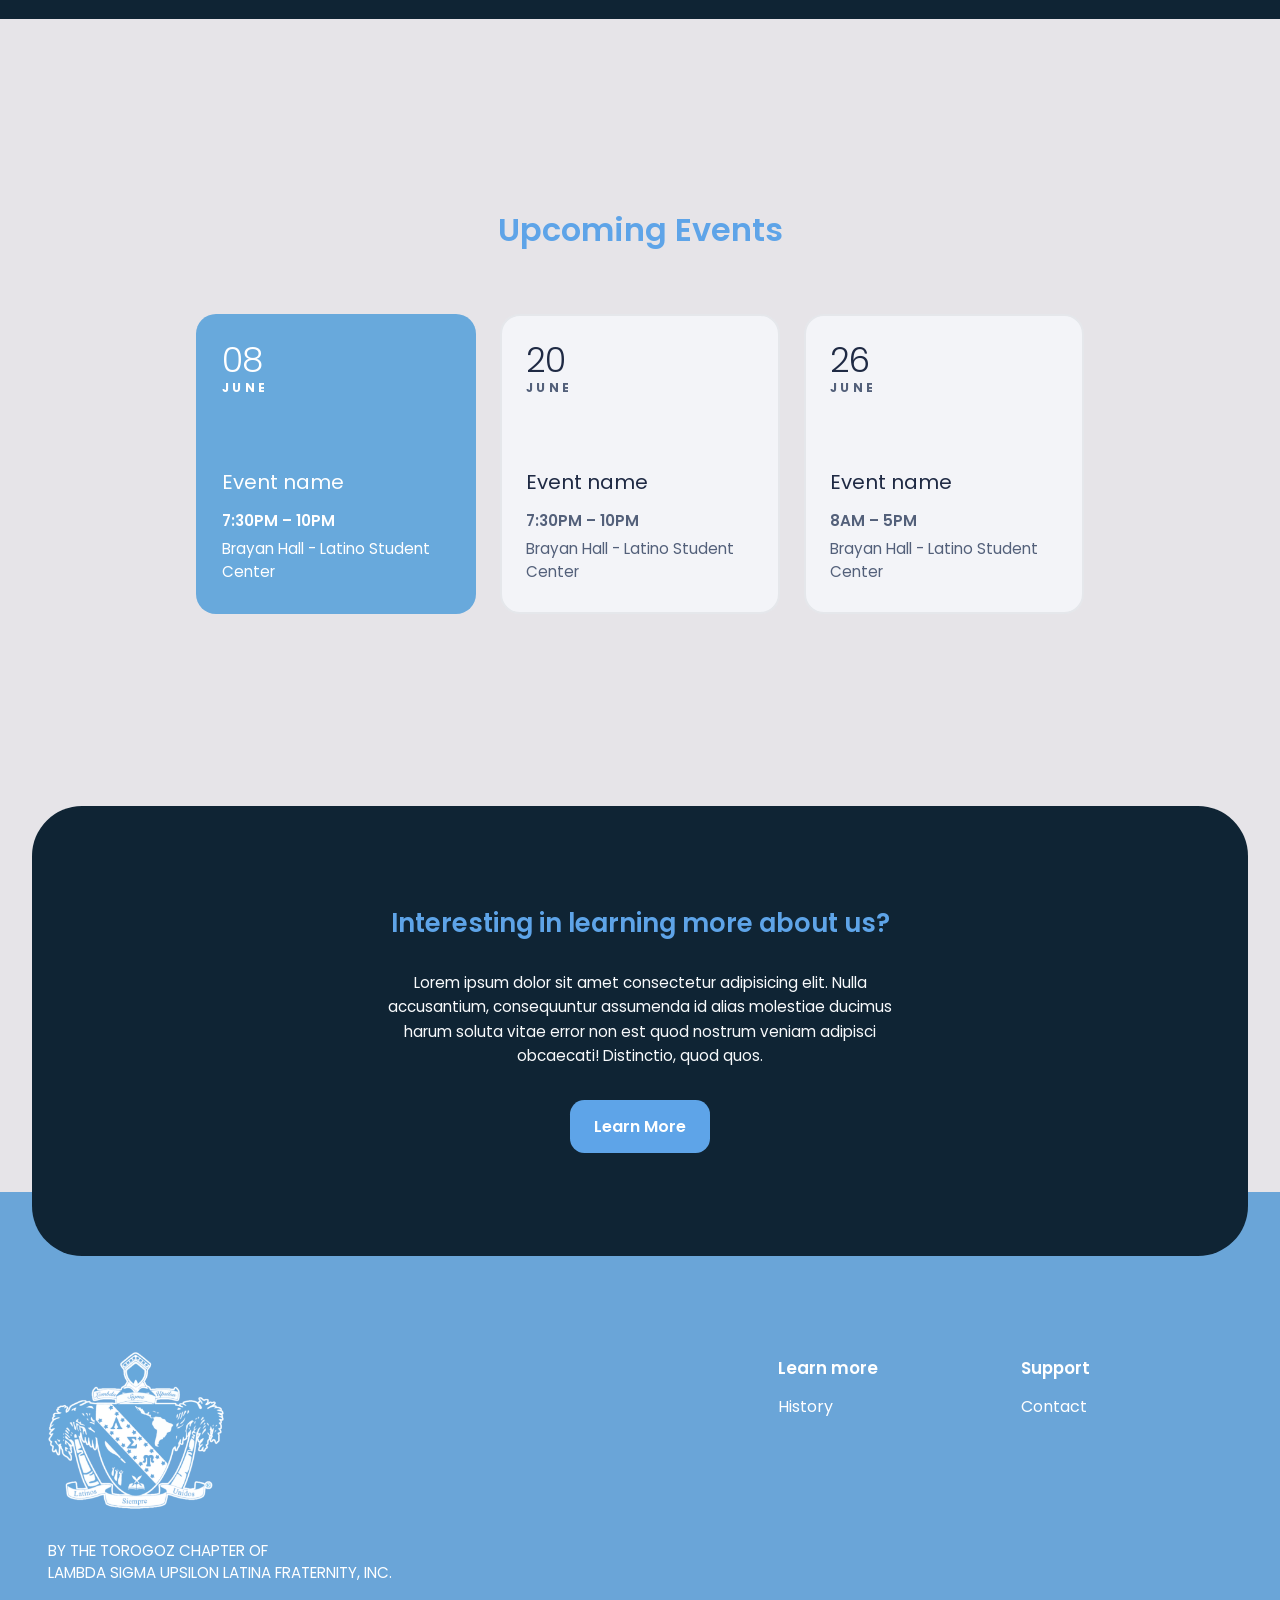
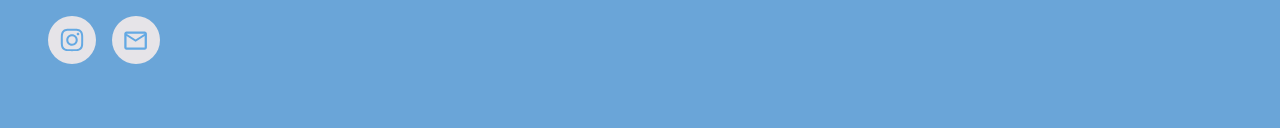
==== commit b1400bbc: "templates" ====
--- a/index.html
+++ b/index.html
@@ -130,7 +130,7 @@
         </div>
 
         <div class="mission-section__media">
-          <img src="assets/images/torogoz.png" alt="Torogoz bird" class="mission-section__image">
+          <img src="assets/images/image-3.png" alt="Torogoz bird" class="mission-section__image">
         </div>
       </section>
     </div>
